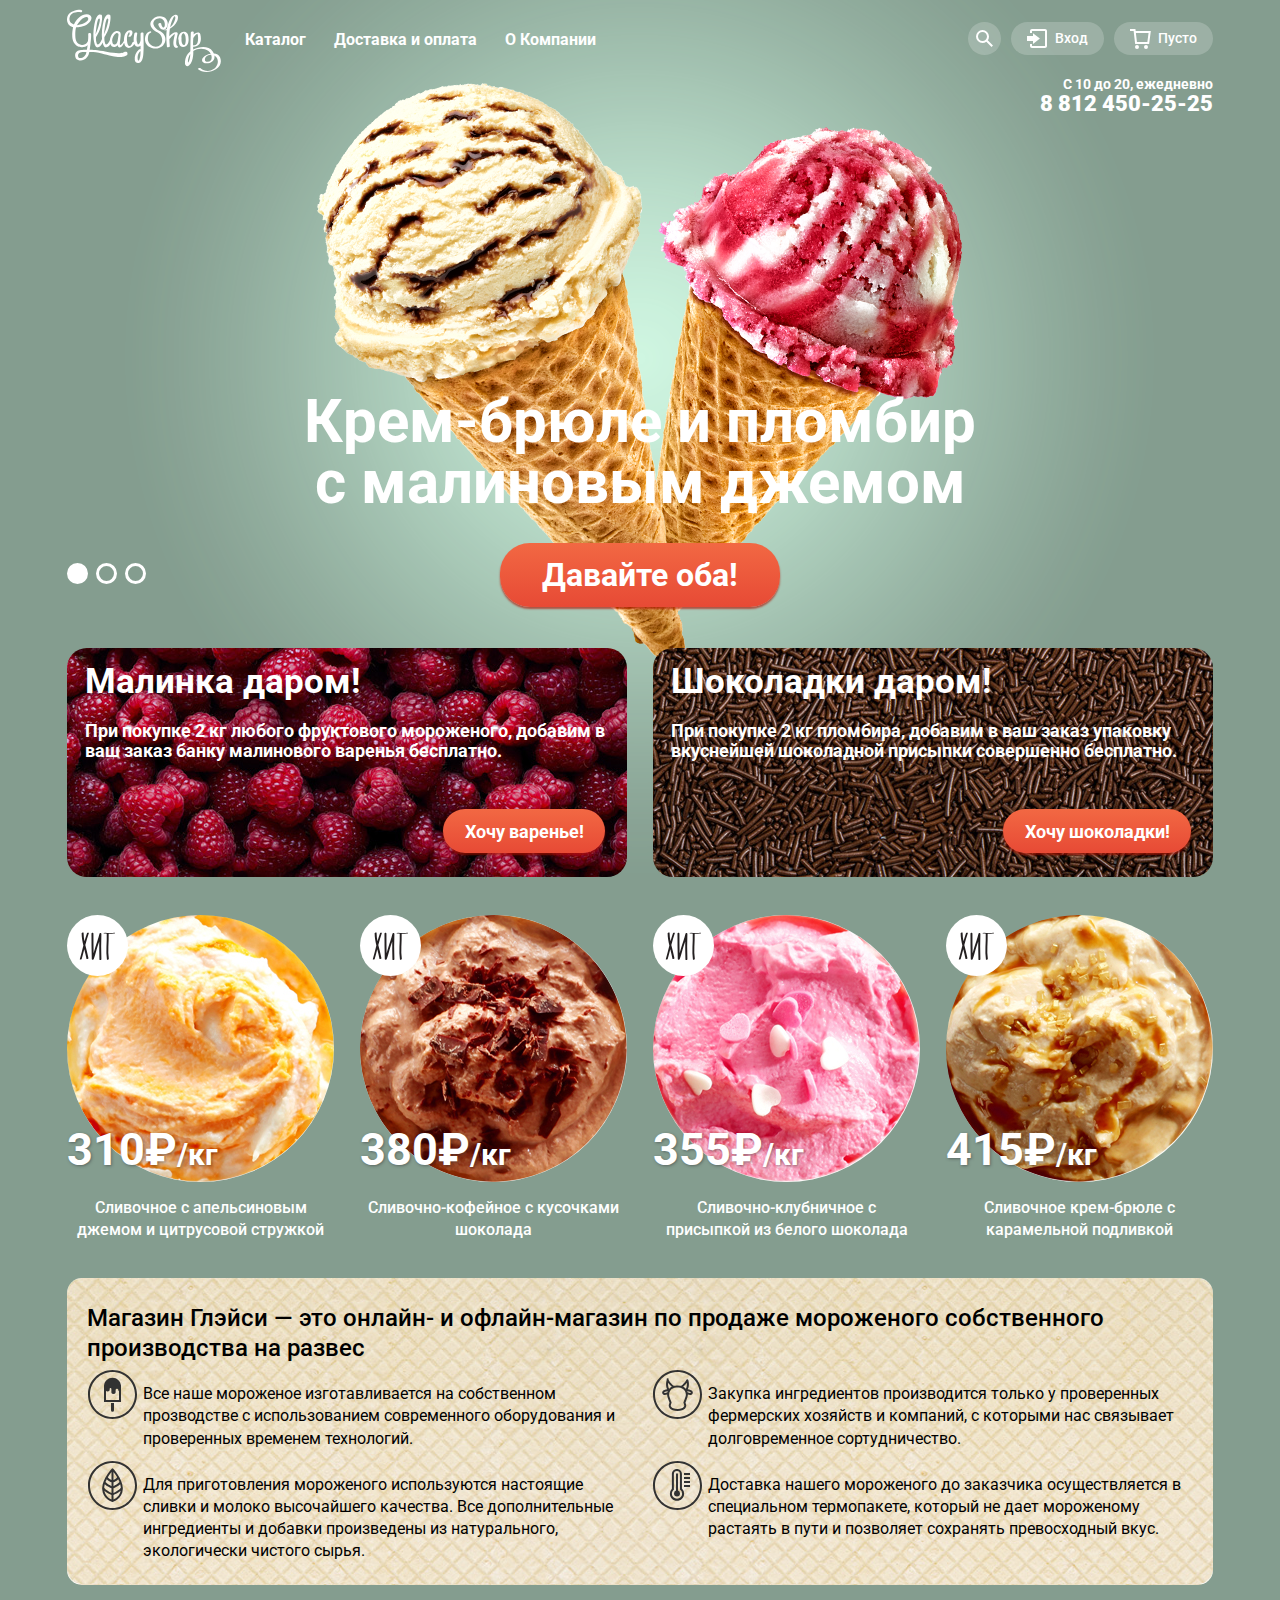
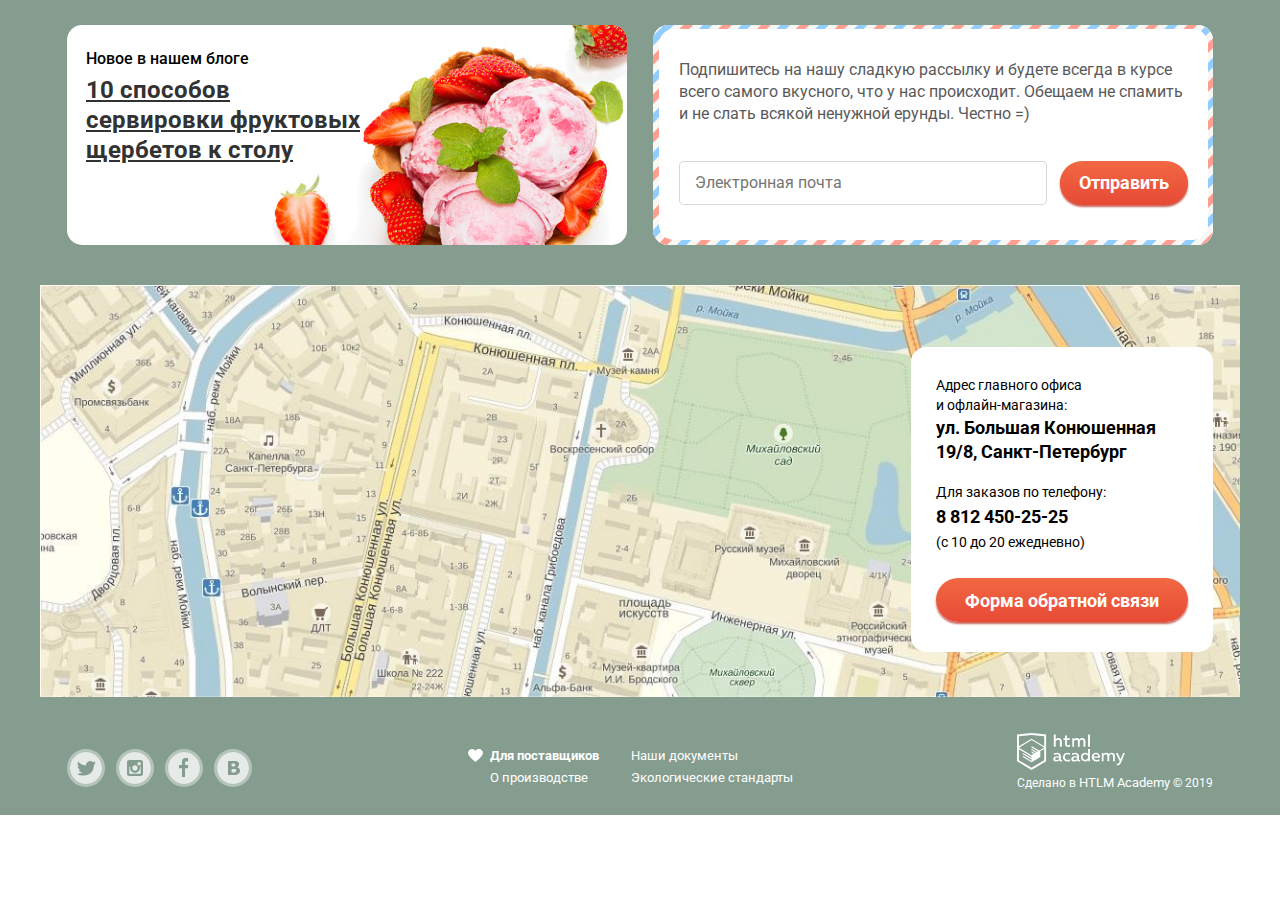
==== index.html @ 4114c9a8 "Слайдер в CSS" ====
<!DOCTYPE html>
<html lang="ru">
  <head>
    <meta charset="utf-8">
    <title>HTML Academy: Глейси</title>
    <link href="https://fonts.googleapis.com/css?family=Roboto:400,500,700&display=swap&subset=cyrillic" rel="stylesheet">
    <link href="css/normalize.css" rel="stylesheet">
     <link href="css/style.css" rel="stylesheet">
  </head>
  <body class="index-page">
    <input class="slide-radio visually-hidden" type="radio" id="btn-1" name="toggle" checked>
    <input class="slide-radio visually-hidden" type="radio" id="btn-2" name="toggle">
    <input class="slide-radio visually-hidden" type="radio" id="btn-3" name="toggle">

    <div class="pixelperfect slider-background">
      <header class="main-header container">
        <div class="header-top">
          <a aria-label="GllacyShop"><img class="logo" src="img/logo-gllacy.svg" width="154" height="64" alt="GllacyShop"></a>
          <nav class="main-navigation">
            <ul class="main-navigation-list">
              <li class="main-navigation-item">
                <a  href="#">Каталог</a>
                <ul class="submenu">
                  <li><a href="#">Новинки</a></li>
                  <li><a href="catalog.html">Сливочное</a></li>
                  <li><a href="#">Щербеты</a></li>
                  <li><a href="#">Фруктовый лед</a></li>
                  <li><a href="#">Мелорин</a></li>
                </ul>
              </li>
              <li class="main-navigation-item" >
                <a class=" button delivery-button" href="">Доставка и оплата</a>
              </li>
              <li class="main-navigation-item">
                <a class=" button about-us-button" href="">О Компании</a>
              </li>
            </ul>
          </nav>
          <ul class="user-menu">
            <li class="user-menu-item">
              <a class=" button gray-button find-button" href="">
                <span class="visually-hidden">Поиск</span>
                <svg class="icon" width="17" height="17">
                  <path d="M16.958 15.527L11.75 10.32A6.455 6.455 0 0 0 13 6.5 6.5 6.5 0 1 0 6.5 13a6.465 6.465 0 0 0 3.839-1.263l5.205 5.204 1.414-1.414zM6.5 11C4.019 11 2 8.981 2 6.5S4.019 2 6.5 2 11 4.019 11 6.5 8.981 11 6.5 11z"/>
                </svg>
              </a>
              <form class="find-form header-form" action="https://echo.htmlacademy.ru" method="get">
                <label class="visually-hidden" for="search">Что ищем?</label>
                <input type="search" placeholder="Что ищем?" id="search" name="search" required>
                <button  class="visually-hidden" type="submit">Найти!</button>
              </form>
            </li>
            <li class="user-menu-item">
              <a class="button gray-button login-button" href="">
                <svg  class="icon" width="21" height="20">
                  <path d="M6 14.875L12.917 9.5 6 4.125v2.917H-.042v4.917H6z"/>
                  <path d="M18 0H5C3.9 0 3 .9 3 2v2h2V2h13v15H5v-2H3v2c0 1.1.9 2 2 2h13c1.1 0 2-.9 2-2V2c0-1.1-.9-2-2-2z"/>
                </svg>
                <span>Вход</span>
              </a>
              <form class="login-form header-form" action="https://echo.htmlacademy.ru" method="post">
                <label class="visually-hidden" for="login">Логин: электронная почта</label>
                <input class="email" type="email" name="login" id="login" placeholder="Электронная почта" required>
                <label class="visually-hidden" for="password">Пароль, обязательно к заполнению</label>
                <input class="password" type="password" name="password" id="password" placeholder="Пароль" required>
                <button class="button red-button" type="submit">Войти</button>
                <div class="login-links-wrapper">
                  <a class="i-forget-password" href="forget-password.html">Забыли пароль?</a>
                  <a class="new-registration" href="new-registration.html">Новая регистрация</a>
                </div>
              </form>
            </li>
            <li class="user-menu-item">
              <a class="button gray-button basket-button empty-basket" href="">
                <svg class="icon" width="21" height="20">
                  <path class="red-in-case" d="M5.888 4.031L6.922 13h10.45l1.176-8.969z"/>
                  <circle cx="6.984" cy="18" r="2"/>
                  <circle cx="15.984" cy="18" r="2"/>
                  <path d="M5.657 2.031L5.422 0H0v2h3.64l1.5 13h13.988l1.699-12.969H5.657zM17.372 13H6.922L5.888 4.031h12.66L17.372 13z"/>
                </svg>
                <span>Пусто</span>
              </a>
            </li>
          </ul>
        </div>
        <div class="header-bottom">
          <div class="work-time">
            <p>С 10 до 20, ежедневно</p>
            <a class="tel" href="tel:+78124502525" aria-label="Наш телефон: ">
              <b>8 812 450-25-25</b>
            </a>
          </div>
        </div>
      </header>
      <main>
        <h1 class="visually-hidden">Магазин мороженого GllacyShop</h1>
        <section class="special-offer slider container">
          <h2 class="visually-hidden">Специальное предложение</h2>
          <ul class="slider-list">
            <li class="slider-item" id="slide-1">
              <h3>Крем-брюле и пломбир с малиновым джемом</h3>
              <img src="img/slide-1.png" alt="Крем-брюле и пломбир с малиновым джемом" width="1045" height="881">
              <a class="button purchase-button red-button" href="">Давайте оба!</a>
            </li>
            <li class="slider-item" id="slide-2">
              <h3>Шоколадный пломбир и лимонный сорбет </h3>
              <img src="img/slide-2.png" alt="Двойное предложение 3"  width="1045" height="881">
              <a class="button purchase-button red-button" href="">Давайте оба!</a>
            </li>
            <li class="slider-item" id="slide-3">
              <h3>Пломбир с помадкой и клубничный щербет</h3>
              <img src="img/slide-3.png" alt="Двойное предложение 2"  width="1045" height="881">
              <a class="button purchase-button red-button" href="">Давайте оба!</a>
            </li>
          </ul>
          <div class="slider-switcher">
            <label for="btn-1" class="button slider-button current-slide" aria-label="Первый слайд" tabindex="0">
            </label>
            <label for="btn-2" class="button slider-button" aria-label="Второй слайд" tabindex="0">
            </label>
            <label for="btn-3" class="button slider-button" aria-label="Третий слайд" tabindex="0">
            </label>
          </div>
        </section>

        <section class="bonus-offer container">
            <h2 class="visually-hidden">Бонусное предложение</h2>
            <ul class="bonus-offer-list">
              <li class="bonus-offer-item bonus-offer-item1">
                <h3>Малинка даром!</h3>
                <p>При покупке 2 кг любого фруктового мороженого, добавим в ваш заказ банку малинового варенья бесплатно.</p>
                <a class="button purchase-button red-button" href="">Хочу варенье!</a><!--Исправить-->
              </li>
              <li class="bonus-offer-item bonus-offer-item2">
                <h3>Шоколадки даром!</h3>
                <p>При покупке 2 кг пломбира, добавим в ваш заказ упаковку вкуснейшей шоколадной присыпки совершенно бесплатно.</p>
                <a class="button purchase-button red-button" href="">Хочу шоколадки!</a><!--Исправить-->
              </li>
            </ul>
        </section>
        <section class="catalog hit-offer container">
          <h2 class="visually-hidden">Хиты продаж</h2>
          <ul class="catalog-list hit-offer">
            <li class="catalog-item">
              <article class="catalog-product">
                <h3>Сливочное с апельсиновым джемом и цитрусовой стружкой</h3>
                <p class="is-hit"><span class="visually-hidden">ХИТ</span></p>
                <img src="img/product-crm-orange-citrus.jpg" alt="Сливочное с апельсиновым джемом и цитрусовой стружкой">
                <p class="price">310₽<span>/кг</span></p>
                <a class="button quick-view-button red-button" href="">Быстрый просмотр</a>
              </article>
            </li>
            <li class="catalog-item">
              <article class="catalog-product">
                <h3>Сливочно-кофейное с кусочками шоколада</h3>
                <p class="is-hit"><span class="visually-hidden">ХИТ</span></p>
                <img src="img/product-crm-coffee-chocolate.jpg" alt="Сливочно-кофейное с кусочками шоколада">
                <p class="price">380₽<span>/кг</span></p>
                <a class="button  quick-view-button red-button" href="">Быстрый просмотр</a>
              </article>
            </li>
            <li class="catalog-item">
              <article class="catalog-product">
                <h3>Сливочно-клубничное с присыпкой из белого шоколада</h3>
                <p class="is-hit"><span class="visually-hidden">ХИТ</span></p>
                <img src="img/product-crm-strawberries-chocolate.jpg" alt="Сливочно-клубничное с присыпкой из белого шоколада">
                <p class="price">355₽<span>/кг</span></p>
                <a class="button  quick-view-button red-button" href="">Быстрый просмотр</a>
              </article>
            </li>
            <li class="catalog-item">
              <article class="catalog-product" tabindex="0">
                <h3>Сливочное крем-брюле с карамельной подливкой</h3>
                <p class="is-hit"><span class="visually-hidden">ХИТ</span></p>
                <img src="img/product-crm-creme-caramel.jpg" alt="Сливочное крем-брюле с карaмельной подливкой">
                <p class="price">415₽<span>/кг</span></p>
                <a class="button  quick-view-button red-button" href="" tabindex="0">Быстрый просмотр</a>
              </article>
            </li>
        </ul>
        </section>
        <section class="features container">
          <div class="features-wrapper">
            <h2 class="visually-hidden">Наши преимущества.</h2>
            <h3>Магазин Глэйси — это онлайн- и офлайн-магазин по продаже мороженого собственного производства на развес</h3>
            <ul class="features-list">
            <li class="features-item we-owners">
              <p> Все наше мороженое изготавливается на собственном
                    прозводстве с использованием современного оборудования
                    и проверенных временем технологий.
              </p>
            </li>
            <li  class="features-item high-quality">
              <p> Закупка ингредиентов производится только у проверенных
                    фермерских хозяйств и компаний, с которыми нас связывает
                    долговременное сортудничество.
              </p>
            </li>
            <li class="features-item eco-standarts">
              <p> Для приготовления мороженого используются настоящие
                    сливки и молоко высочайшего качества. Все дополнительные
                    ингредиенты и добавки произведены из натурального,
                    экологически чистого сырья.
              </p>
            </li>
            <li class="features-item preservation">
              <p> Доставка нашего мороженого до заказчика осуществляется
                    в специальном термопакете, который не дает мороженому
                    растаять в пути и позволяет сохранять превосходный вкус.
              </p>
            </li>
          </ul>
          </div>
        </section>
        <div class="news-subscription container">
          <article class="blog-news">
            <h2>Новое в нашем блоге</h2>
            <h3><a href="">10 способов сервировки фруктовых щербетов к столу</a></h3>
          </article>
          <section class="subscription">
            <h2 class="visually-hidden">Форма для подписки на новости</h2>
            <form class="form" action="https://echo.htmlacademy.ru" method="post">
              <p> Подпишитесь на нашу сладкую рассылку и будете всегда в курсе
                  всего самого вкусного, что у нас происходит.
                  Обещаем не спамить и не слать всякой ненужной ерунды.
                  Честно =) </p>
              <label class="visually-hidden" for="subscription-email">Электронная почта</label>
              <input type="email" name="email" id="subscription-email"  placeholder="Электронная почта" value="">
              <button class="button red-button" type="submit">Отправить</button>
            </form>
          </section>
        </div>
        <section class="contacts">
          <h2 class="visually-hidden">Наши контакты</h2>
          <img class="contacts-map" src="img/map.jpg" alt="Карта с местоположением Google" width="1200" height="430">
          <div class="container">
            <div class="contacts-card">
              <p class="contacts-item1">Адрес главного офиса и офлайн-магазина:</p>
              <p class="contacts-address">ул. Большая Конюшенная 19/8, Санкт-Петербург</p>
              <p class="contacts-item2">Для заказов по телефону:</p>
              <a class="contacts-tel" href="tel:+78124502525">8 812 450-25-25</a>
              <p class="contacts-working-time">(с 10 до 20 ежедневно)</p>
              <a class="button feedback-button red-button" href="feedback.html">Форма обратной связи</a>
          </div>
          </div>
        </section>
      </main>
      <footer class="container">
        <ul class="social-list">
          <li class="social-item"><a class="button button-social tw" href="https://twitter.com"><span class="visually-hidden">Twitter</span></a></li>
          <li class="social-item"><a class="button button-social insta" href="https://instagram.com"><span class="visually-hidden">Instagram</span></a></li>
          <li class="social-item"><a class="button button-social fb" href="https://facebook.com"><span class="visually-hidden">Facebook</span></a></li>
          <li class="social-item"><a class="button button-social vk" href="https://vk.com"><span class="visually-hidden">vk</span></a></li>
        </ul>
        <nav class="about-us-navigation">
          <ul class="about-us-list column">
            <li class="about-us-item for-suppliers"><a href=""><b>Для поставщиков</b></a></li>
            <li class="about-us-item"><a href="">О производстве</a></li>
          </ul>
          <ul class="about-us-list column">
            <li class="about-us-item"><a href="">Наши документы</a></li>
            <li class="about-us-item"><a href="">Экологические стандарты</a></li>
          </ul>
        </nav>
        <div class="htmlacademy-wrapper">
          <a class="htmlacademy-logo" href="https://htmlacademy.ru/intensive/htmlcss"><img src="img/logo-htmlacademy-small.svg" alt="htmlacademy logo" width="108" height="39"></a>
          <p class="copyright">Сделано в <a href="https://htmlacademy.ru/intensive/htmlcss">HTLM Academy</a> © 2019</p>
        </div>
      </footer>
      <section class="modal forms">
        <form class="feedback-form header-form visually-hidden" action="https://echo.htmlacademy.ru" method="post">
          <h2 class="">Обратная связь</h2>
          <h3>Мы обязательно вам ответим!</h3>
          <label class="" for="name">Как Вас зовут?</label>
          <input class="name" type="text" id="name" placeholder="Как вас зовут?" name="name" required>
          <label class="" for="email">Ваша почта для ответа?</label>
          <input class="email" type="email" id="email" placeholder="Ваша почта для ответа?" name="email" required>
          <label class="" for="message">Напишите что-нибудь...</label>
          <textarea class="message" id="message" placeholder="Напишите что-нибудь..." name="message" required></textarea>
          <button class="button red-button submit" type="submit">Отправить</button>
          <label class="" for="close-form-button">Закрыть окно</label>
          <button class="button close-form-button" type="button" id="close-form-button"></button>
        </form>
      </section>
    </div>
  </body>
</html>
---- css/style.css ----
body {
    font-family: "Roboto", sans-serif;
    color: white;
}

/*-----------------------page grid----------------------------------*/
/*body > * > * > * > *  {
  background: rgba(255, 0, 0, 0.3);
 }
*/
/*
.container {
 background: rgba(0, 0, 255,0.3);
}

.pixelperfect.index-page {
  margin: 0 auto;
  padding: 0;
  background-image: url(../gllacy-index.jpg);
  background-repeat: no-repeat;
  background-position: 0 0;
  width: 1200px;

}
*/
/*
.pixelperfect.gllacy-catalog {
  margin: 0 auto;
  padding: 0;
  background-image: url(../gllacy-catalog.jpg);
  background-repeat: no-repeat;
  background-position: 0 0;
  width: 1200px;
}
*/
/*-----------------------page grid-end---------------------------------*/
.inner-background {
    background-color: #849d8f;
}
img {
    max-width: 100%;
    height: auto;
}

.container {
    width: 1146px;
    /*1166px*/
    padding: 0 27px;
    /*0 10*/
    margin: 0 auto;
}

.visually-hidden, input[type="checkbox"].visually-hidden, input[type="radio"].visually-hidden {
    position: absolute;
    width: 1px;
    height: 1px;
    margin: -1px;
    border: 0;
    padding: 0;
    clip: rect(0 0 0 0);
    overflow: hidden;
}

.button {
    display: block;
    box-sizing: border-box;
    color: white;
    vertical-align: middle;
    text-align: center;
    margin: 0;
    text-decoration: none;
}

.button.red-button {
    border: 0;
    box-shadow: 0px 2px 2px 0 rgba(172, 16, 0, 0.64);
    background-image: linear-gradient(to top, #e74a35, #f26843);
    border-radius: 30px;
    font-weight: bold;
    padding: 0 19px;
    height: 44px;
    font-size: 18px;
}

.button.red-button:hover, .button.red-button:focus {
    box-shadow: 0px 2px 2px 0 #ac1000;
    background-image: linear-gradient(to bottom, rgba(255, 255, 255, 0.2), rgba(255, 255, 255, 0.2)), linear-gradient(to top, #e74a35, #f26843);
}

.button.red-button:active {
    box-shadow: inset 0px 2px 2px 0 #942718;
    background-image: linear-gradient(to bottom, rgba(0, 0, 0, 0.07), rgba(0, 0, 0, 0.07)), linear-gradient(to bottom, #e74a35, #f26843);
}

.gray-button {
    background-color: rgba(255, 255, 255, 0.2);
    border-radius: 30px;
    padding: 0 16px 0 16px;
}

.gray-button:hover, .gray-button:focus {
    background-color: #f8f7f4;
    color: black;
}

.gray-button .icon {
    fill: white;
    vertical-align: middle;
}

.icon .red-in-case {
    fill: none;
}

.gray-button .icon:not(:last-child) {
    margin-right: 4px;
}

.gray-button:hover .icon, .gray-button:focus .icon {
    fill: black;
}

/*------header-----------------------------------------------------header--*/
.main-header {
    position: relative;
    display: flex;
    z-index: 2;
    flex-direction: column;
    flex-wrap: wrap;
    padding-top: 9px;
}

.header-top {
    display: flex;
}

.header-bottom {
    display: flex;
}

.logo {
    margin: 0;
    margin-right: 10px;
}

.main-navigation {
    display: flex;
}

.main-navigation-list {
    display: flex;
    list-style: none;
    margin: 0;
    padding: 0;
    width: 600px;
    align-items: center;
}

.main-navigation-item {
    position: relative;
    margin-top: -7px;
}

.main-navigation-item:hover > a, .main-navigation-item > a:focus {
    border-radius: 20px;
    background-color: #f8f7f4;
    color: black;
}

.main-navigation-item:active > a {
    border-radius: 20px;
    box-shadow: inset 0px 2px 1px 0 #696969;
    background-color: #ededed;
}

.main-navigation-item .main-navigation-current {
    display: block;
    border-radius: 20px;
    background-color: #d07058;
    line-height: 32px;
}

.main-navigation-item > a {
    position: relative;
    display: block;
    line-height: 32px;
    vertical-align: middle ;
    color: white;
    font-size: 16px;
    font-weight: bold;
    text-decoration: none;
    padding-left: 14px;
    padding-right: 14px;
}

/*-------------------submenu--------------------------------*/
.main-navigation-item .submenu {
    display: none;
    margin: 0;
    padding: 0;
    list-style: none;
    position: absolute;
    z-index: 10;
    border-collapse: collapse;
    border-radius: 5px;
    background-color: #f8f7f4;
    color: black;
    top: 38px;
    white-space: nowrap;
}

.submenu a {
    display: block;
    color: black;
    text-decoration: none;
    margin: 0 20px;
    line-height: 28px;
    font-size: 14px;
}

.submenu-current a {
    color: white;
}

.main-navigation-item:hover .submenu {
    display: block;
}

.main-navigation-item:focus-within .submenu {
    display: block;
}

.submenu::before {
    display: block;
    position: absolute;
    z-index: 7;
    content: "";
    width: 100%;
    height: 10px;
    top: -10px;
}

.submenu li:hover, .submenu li:focus {
    background-color: #fbded8;
}

.submenu li:focus-within {
    background-color: #fbded8;
}

.submenu li:active {
    background-color: #f6b5a5 ;
}

.submenu .submenu-current {
    background-color: #d07058;
}

.submenu li:first-child:hover, .submenu li:first-child:focus {
    border-radius: 5px 5px 0 0;
}

.submenu li:first-child:focus-within {
    border-radius: 5px 5px 0 0;
}

.submenu li:last-child:hover, .submenu li:last-child:focus {
    border-radius: 0 0 5px 5px;
}

.submenu li:last-child:focus-within {
    border-radius: 0 0 5px 5px;
}

.submenu li:first-child {
    font-weight: bold;
}

/*-------------------submenu-end-------------------------------*/
/*-------------------user-menu---------------------------------*/
.user-menu {
    list-style: none;
    margin: 0;
    padding: 0;
    display: flex;
    width: 300px;
    justify-content: flex-end;
    align-items: center;
    margin-left: auto
}

.user-menu .button {
    font-size: 14px;
    line-height: 33px;
    font-weight: 500;
    margin-top: -10px;
}

.user-menu-item {
    position: relative;
}

.user-menu-item:not(:last-child) {
    margin-right: 10px;
}

.user-menu .find-button {
    padding: 0;
    text-align: center;
    width: 33px;
    height: 33px;
    border-radius: 50%;
}

.find-form {
    display: none;
    position: absolute;
    top: 30px;
    right: 0px;
}

.find-button:hover ~ .find-form, .find-button:focus ~ .find-form, .find-form:hover, .find-form:focus {
    display: flex;
}

.login-form {
    display: none;
    position: absolute;
    z-index: 6;
    top: 30px;
    right: 0px;
}

.login-button:hover ~ .login-form, .login-button:focus ~ .login-form, .login-form:hover, .login-form:focus {
    display: flex;
}

.basket-button:hover .red-in-case, .basket-button:focus .red-in-case {
    fill: #E84D37;
}

.basket-with-goods .red-in-case {
    fill: #E84D37;
}

.basket-with-goods .icon {
    fill: black;
}

.basket-form {
    position: absolute;
    display: none;
    top: 35px;
    right: 0;
}

.basket-with-goods:hover ~ .basket-form, .basket-with-goods:focus ~ .basket-form, .basket-form:hover {
    display: block;
}

/*-------------------user-menu-end--------------------------------*/
.work-time {
    margin: 0;
    padding: 0;
    font-size: 14px;
    line-height: 15px;
    font-weight: bold;
    text-align: right;
    margin-left: auto;
}

.work-time p {
    margin: 0;
    padding: 0;
}

.work-time .tel {
    color: white;
    font-size: 22px;
    line-height: 24px;
    text-decoration: none;
    font-size: bold;
}

/*----------header end-----------------------------------------------------*/
/*-------------------Inner-page----------------------------------------------------------*/
.title-inner {
    font-size: 35px;
    font-weight: bold;
    line-height: 38px;
    margin-top: 5px;
}

.breadcrumbs {
    display: flex;
    list-style: none;
    padding: 0;
    margin: 0;
    align-items: flex-end;
}

.breadcrumbs a {
    text-decoration: none;
    color: inherit;
    font-size: 14px;
    line-height: 20px;
}

.breadcrumbs a:hover, .breadcrumbs a:focus, .breadcrumbs a:active {
    color: #ffbc9e
}

.breadcrumbs li {
    position: relative;
    padding-right: 21px;
}

.breadcrumbs li:not(:last-child)::after {
    content: "»";
    position: absolute;
    top: 0;
    right: 7px;
}

/*----------------------------------filters-form--------------------------------------------*/
.filters-form {
    margin-top: 14px;
    display: flex;
    flex-wrap: wrap;
    align-items: flex-end;
    width: 858px;
    justify-content: space-between;
}

.filters-list {
    list-style: none;
    margin: 0;
    padding: 0;
}

.filters-item {
    display: flex;
    flex-direction: column;
    margin-top: 14px;
}

.filter-items-label {
    font-size: 14px;
    padding-left: 15px;
}

.filters-platform {
    display: flex;
    justify-content: space-between;
    box-sizing: border-box;
    margin-top: 7px;
    height: 37px;
    background-color: rgba(255, 255, 255, 0.2);
    color: white;
    font-size: 16px;
    border-radius: 200px;
    border: 0;
}

.filters-select {
    display: block;
    width: 194px;
    vertical-align: top;
    padding-left: 11px
}

.filters-select:hover {
    color: black;
}

.filters-select:active {
    background-color: white;
    font-size: 14px;
    line-height: 16px;
}

.filters-price {
    width: 220px;
}

.filters-price-scale {
    position: relative;
    z-index: 4;
    display: block;
    width: 176px;
    height: 4px;
    margin: 17px 22px;
    border-left: 13px solid rgba(248, 247, 224, 0.5);
    border-right: 45px solid rgba(248, 247, 224, 0.5);
}

.filters-price-range {
    display: block;
    margin: 0 20px;
    z-index: 3;
    border: 0 10px solid transparent;
    height: 4px;
    background-color: rgba(248, 247, 224, 1);
}

.filters-price-toggle {
    position: absolute;
    z-index: 5;
    top: -8px;
    display: block;
    box-sizing: border-box;
    width: 20px;
    height: 20px;
    border-radius: 50%;
    border: 8px solid rgb(248, 247, 244);
}

.filters-price-toggle.toggle-max {
    right: 0;
}

.filters-price-toggle.toggle-min {
    left: 0;
}

.filters-label {
    position: relative;
    padding-left: 32px;
    margin-right: 19px;
}


.filters-option:last-child .filters-label {
    margin-right: 0;
}

.filters-option:last-child filters-label {
    margin-right: 0;
}

.filters-fats {
    padding-top: 8px;
    padding-left: 13px;
    padding-right: 19px;
    width: 415px;
}

.non-standart-radio::before {
    position: absolute;
    box-sizing: border-box;
    left: 0px;
    top: 0px;
    display: block;
    content: "";
    width: 22px;
    height: 22px;
    border-radius: 50%;
    border-style: solid;
    border-width: 3px;
}

.filters-label:hover::before,
.filters-label:hover::after {
   opacity: 1;
   cursor: pointer;
}

.filters-option input:focus ~ .filters-label::before {
   opacity: 1;
   cursor: pointer;
   outline: 1px solid blue;
}

.filters-label::before,
.filters-label::after {
    opacity: 0.8;
}

.filters-option input[type=radio]:checked ~ .non-standart-radio::after {
    position: absolute;
    box-sizing: border-box;
    display: block;
    content: "";
    width: 8px;
    height: 8px;
    border-radius: 50%;
    border-width: 4px;
    border-style: solid;
    top: 7px;
    left: 7px;
}

.filters-fillers {
    padding-top: 8px;
    padding-left: 16px;
    padding-right: 19px;
}

.non-standart-checkbox {
    padding-left: 33px;
    margin-right: 21px;
}

.non-standart-checkbox::before {
    position: absolute;
    box-sizing: border-box;
    display: block;
    content: "";
    width: 20px;
    height: 20px;
    border-style: solid;
    border-width: 2px;
}

.filters-option input[type=checkbox]:checked ~ .non-standart-checkbox::before {
    position: absolute;
    box-sizing: border-box;
    top: -1px;
    display: block;
    width: 24px;
    height: 23px;
    content: "";
    border: 0;
    background-image: url(../img/btn-checkbox-on.svg);
}

.filters-option input[type=checkbox]:disabled ~ .non-standart-checkbox::before, .filters-option input[type=radio]:disabled ~ .non-standart-radio::before, .filters-option input[type=radio]:disabled ~ .non-standart-radio::after {
    opacity: 0.4;
    cursor: default;
}

.filters-button {
    box-sizing: border-box;
    width: 144px;
    justify-content: center;
    line-height: 28px;
    border: 2px solid white;
}

.filters-button:hover {
    background-color: white;
    color: black;
}

.filters-button:active {
    box-shadow: inset 0px 2px 1px 0 #696969;
    background-color: #ededed;
    color: black;
}

/*---------------------------------filters-form-end-------------------------------------------*/
/*-------------------Inner-page-end---------------------------------------------------------*/
/*----------special offer---------------------------------------------------*/
.slider-background {
    position: relative;
    display: block;
    transition: background-color 2s ease;
}

#btn-1:checked ~ .slider-background {
    background-color: #849d8f; 
}

#btn-2:checked ~ .slider-background{
    background-color: #8996a6;
}

#btn-3:checked ~ .slider-background {
    background-color: #9d8b84; 
}


#btn-1:checked ~ .slider-background label[for="btn-1"],
#btn-2:checked ~ .slider-background label[for="btn-2"],
#btn-3:checked ~ .slider-background label[for="btn-3"] {
    background-color: #ffffff;
}

.slider-item {
    display: none;
    text-align: center;
    transition: display 0.5s ease;
}


#btn-1:checked ~ .slider-background  #slide-1,
#btn-2:checked ~ .slider-background  #slide-2,
#btn-3:checked ~ .slider-background  #slide-3 {
    display: block;
}


.special-offer {
    display: flex;
    flex-wrap: wrap;
    flex-direction: column;
    margin-top: 10px;
    padding-bottom: 23px;
}


.special-offer .slider-list {
    list-style: none;
    padding: 0;
    margin: 0;
}

.slider-item img {
    position: absolute;
    z-index: 1;
    margin: auto;
    top: 0;
    left: 50%;
    margin-left: -523px;
}

.slider-item h3 {
    position: absolute;
    z-index: 4;
    display: block;
    margin: auto;
    left: 50%;
    top: 392px;
    margin-left: -337px;
    font-weight: bold;
    font-size: 60px;
    width: 674px;
    line-height: 60.5px;
}

.slider-item .button {
    position: absolute;
    z-index: 5;
    top: 543px;
    left: 50%;
    width: 280px;
    margin: auto;
    margin-left: -140px;
    font-size: 32px;
    line-height: 64px;
    font-weight: bold;
    height: 64px;
}

.slider-button {
    position: relative;
    z-index: 2;
    display: block;
    border: 3px solid white;
    border-radius: 50%;
    width: 21px;
    height: 21px;
    margin-right: 8px;
    margin-top: 437px;
}

.slider-button:hover,
.slider-button:focus {
    background-color: rgba(255, 255, 255, 0.4);
}

.slider-radio:focus ~ .slider-button {
    outline: 2px solid blue;
    background-color: rgba(255, 255, 255, 0.4);
}


.slider-switcher {
    display: flex;
}


/*----------special-offer end---------------------------------------------------*/
/*----------bonus-offer---------------------------------------------------*/
.bonus-offer {
    margin-top: 41px;
}

.bonus-offer {
    position: relative;
    z-index: 7;
}

.bonus-offer-list {
    display: flex;
    flex-wrap: wrap;
    justify-content: space-between;
    margin: 0;
    padding: 0;
}

.bonus-offer li {
    box-sizing: border-box;
    display: block;
    width: 560px;
    height: 229px;
    border-radius: 20px;
    padding-left: 18px;
    padding-top: 14px;
}

.bonus-offer-item1 {
    background-color: #8E1730;
    background-image: url(../img/bg-raspberries.jpg);
}

.bonus-offer-item2 {
    background-color: #5E3A29;
    background-image: url(../img/bg-chocolate.jpg);
}

.bonus-offer h3 {
    font-size: 35px;
    font-weight: bold;
    margin: 0;
}

.bonus-offer p {
    font-size: 18px;
    font-weight: bold;
}

.bonus-offer .button {
    margin-top: 29px;
    margin-right: 22px;
    line-height: 45px;
    float: right;
    padding-left: 22px;
    padding-right: 21px;
}

/*----------bonus-offer-end--------------------------------------------------*/
/*----------hits offer/inner-catalog---------------------------------------------------*/
.catalog {
    margin-top: 30px;
    padding-top: 8px;
}

.catalog-list {
    display: flex;
    flex-wrap: wrap;
    margin: 0;
    padding: 0;
    list-style: none;
    margin-top: -38px;
}

.catalog-item {
    margin-top: 38px;
    margin-right: 26px;
    position: relative;
}

.catalog-item:nth-child(4n) {
    margin-right: 0;
}

.catalog-product {
    display: flex;
    position: relative;
    flex-direction: column;
}

.catalog-product:hover img {
    z-index: 4;
}

.hit-offer .is-hit {
    display: block;
    position: absolute;
    z-index: 5;
    margin: 0;
    width: 61px;
    height: 61px;
    background-image: url(../img/mark-hit.svg);
    background-repeat: no-repeat;
}

.catalog img {
    z-index: 2;
    border-radius: 50%;
}

.catalog h3 {
    width: 258px;
    font-size: 16px;
    z-index: 4;
    margin: 0;
    margin-top: 15px;
    line-height: 22px;
    text-align: center;
    font-weight: 500;
    align-self: center;
    order: 3;
}

.catalog-product::after {
    display: none;
    content: "";
    position: absolute;
    top: -6px;
    left: 50%;
    margin-left: -147px;
    z-index: 3;
    width: 294px;
    height: 405px;
    box-shadow: 0px 20px 20px 0 rgba(0, 0, 0, 0.4);
    background-color: rgba(248, 247, 244, 0.2);
}
.catalog-product:hover::after,
.catalog-product:focus::after {
    display: block;
}

.catalog-product:focus-within::after {
    display: block;
}

.catalog .red-button {
    opacity: 0;
    pointer-events: none;
    position: absolute;
    z-index: 4;
    top: 339px;
    box-sizing: border-box;
    line-height: 44px;
    width: 200px;
    padding: 0;
    align-self: center;
    order: 4;
}

.catalog-product:hover .red-button,
.catalog-product .red-button:focus {
    opacity: 1;
    pointer-events: all;
    z-index: 4;
}

.catalog .price {
    position: absolute;
    z-index: 4;
    top: 209px;
    margin: 0;
    padding: 0;
    text-shadow: 0.5px 0.9px 3px rgba(49, 50, 53, 0.5);
    font-size: 45px;
    font-weight: bold;
}

.catalog span {
    font-size: 30px;
}

.catalog .paginator {
    display: flex;
    justify-content: flex-end;
    position: relative;
    margin: 0;
    padding: 0;
    list-style: none;
    margin-top: 80px;
    padding-bottom: 30px;
}

.paginator a {
    display: block;
    width: 27px;
    height: 27px;
    color: inherit;
    line-height: 27px;
    padding: 0;
    margin: 0;
}

.paginator .current-page,
.paginator a:active {
    color: black;
    background-color: #ffffff;
    border-radius: 50%;
}

.paginator a[href]:hover, 
.paginator a[href]:focus {
    background-color: rgba(255, 255, 255, 0.2);
    border-radius: 50%;
}

.paginator .button-prev:hover, 
.paginator .button-prev:focus, 
.paginator .button-next:hover,
.paginator .button-next:focus {
    background-color: transparent;
}

.paginator .button-prev, 
.paginator .button-next {
    text-indent: -200px;
    overflow: hidden;
    position: relative;
}

.paginator .button-prev {
    margin-right: 9px;
}

.paginator .button-next {
    margin-left: 0;
}

.paginator .button-prev::before, 
.paginator .button-next::before {
    position: absolute;
    content: "";
    display: block;
    box-sizing: border-box;
    width: 10px;
    height: 10px;
    border-top: 2px solid white;
    border-right: 2px solid white;
    top: 8px;
}

.paginator .button-prev::before {
    transform: rotate(-135deg);
    left: 7px;
}

.paginator .button-next::before {
    transform: rotate(45deg);
    right: 2px;
}

.paginator a.disabled, 
.paginator a.disabled:hover, 
.paginator a.disabled:focus {
    opacity: 0.4;
    background-color: transparent;
    cursor: default;
    pointer-events: none;
}

/*----------hits offer end---------------------------------------------------*/
/*----------features---------------------------------------------------*/
.features {
    margin-top: 37px;
}

.features {
    display: block;
    color: black;
}

.features-wrapper {
    background-image: url(../img/bg-wafer.jpg);
    background-color: #EBDFC3;
    border-radius: 15px;
    padding-left: 20px;
    padding-top: 20px;
    padding-right: 20px;
    padding-bottom: 13px;
}

.features h3 {
    width: 1130px;
    font-size: 24px;
    font-weight: 500;
    margin-top: 5px;
    margin-bottom: 0;
    line-height: 1.25;
    padding: 0;
}

.features-list {
    display: flex;
    flex-wrap: wrap;
    justify-content: space-between;
    list-style: none;
    margin: 0;
    padding: 0;
    margin-top: 6px;
}

.features-item {
    margin-right: 0;
    position: relative;
    padding-left: 56px;
    margin-top: 0;
    margin-bottom: 10px;
    padding-top: 14px;
}

.features p {
    margin: 0;
    width: 485px;
    font-size: 16px;
    font-weight: normal;
    line-height: 1.38;
    text-align: left;
}

.features-item::before {
    position: absolute;
    display: block;
    content: "";
    width: 49px;
    height: 49px;
    background-image: url(../img/icon-heart.svg);
    top: 1px;
    left: 1px;
}

.eco-standarts::before {
    background-image: url(../img/icon-leaf.svg);
}

.high-quality::before {
    background-image: url(../img/icon-cow.svg);
}

.features-item.we-owners::before {
    background-image: url(../img/icon-ice-cream.svg);
}

.features-item.preservation::before {
    background-image: url(../img/icon-thermometer.svg);
}

/*----------features end---------------------------------------------------*/
/*----------news-subscription---------------------------------------------------*/
.news-subscription {
    display: flex;
    margin-top: 40px;
    justify-content: space-between;
}

.news-subscription {
    color: black;
}

.blog-news {
    display: block;
    box-sizing: border-box;
    width: 560px;
    height: 220px;
    padding-left: 19px;
    padding-top: 23px;
    background-color: white;
    background-image: url(../img/bg-blog-news.jpg);
    border-radius: 15px;
}

.blog-news h2 {
    font-size: 16px;
    font-weight: 500;
    line-height: 1.38;
    text-align: left;
    margin: 0;
    margin-bottom: 5px;
}

.blog-news h3 {
    width: 281px;
    padding: 0;
    margin: 0;
    font-size: 24px;
    font-weight: bold;
    line-height: 1.25;
    text-align: left;
}

.blog-news a {
    color: #323232;
    font-size: 24px;
}

.subscription {
    display: flex;
    box-sizing: border-box;
    align-items: center;
    width: 560px;
    height: 220px;
    background-image: url(../img/bg-post-pattern.svg);
}

.subscription .form {
    display: flex;
    flex-wrap: wrap;
    align-items: flex-end;
    align-content: space-between;
    justify-content: space-between;
    box-sizing: border-box;
    border-radius: 15px;
    width: 549px;
    height: 211px;
    margin: 0 auto;
    background-color: white;
    padding-left: 20px;
    padding-top: 19px;
    padding-right: 20px;
    padding-bottom: 35px;
    color: #5a5a5a;
    font-size: 16px;
    line-height: 22px;
    padding-top: 30px;
}

.subscription p {
    margin: 0;
    padding: 0;
    width: 506px;
}

.subscription input {
    margin: 0;
    box-sizing: border-box;
    font-size: inherit;
    font-family: inherit;
    border-radius: 5px;
    line-height: 44px;
    border: 0;
    border: 1px solid rgba(178, 178, 178, 0.52);
    width: 368px;
    height: 44px;
    padding-left: 15px;
}

/*----------news-subscription-end---------------------------------------------------*/
/*----------contacts---------------------------------------------------*/
.contacts {
    position: relative;
    margin-top: 40px;
}

.contacts-map {
    position: absolute;
    z-index: 1;
    top: 0;
    left: 50%;
    margin-left: -600px;
}

.contacts-map::after {
    position: absolute;
    z-index: 4;
    top: 100px;
    left: 100px;
    display: block;
    content: "";
    width: 80px;
    height: 140px;
    background-image: url(../img/pointer.svg);
}

.contacts .container {
    display: flex;
    justify-content: flex-end;
}

.contacts-card {
    position: relative;
    z-index: 1;
    box-sizing: border-box;
    color: black;
    font-size: 14px;
    line-height: 20px;
    width: 302px;
    height: 305px;
    background-color: white;
    border-radius: 15px;
    padding: 28px 25px;
    margin-top: 62px;
    margin-bottom: 63px;
}

.contacts-item1 {
    margin: 0;
    width: 148px;
    padding: 0;
}

.contacts-item2 {
    margin-bottom: 0;
    margin-top: 17px;
}

.contacts-address, .contacts-tel {
    margin-top: 1px;
    font-size: 18px;
    line-height: 24px;
    font-weight: bold;
    width: 230px;
    color: black;
    text-decoration: none;
}

.contacts-tel {
    line-height: 30px;
}

.contacts-working-time {
    margin: 0;
}

.contacts-card .button {
    line-height: 45px;
    font-size: 18px;
    padding: 0 27px;
    margin-top: 26px;
}

/*----------contacts-end---------------------------------------------------end---------------------------------------------------*/
/*----------------------footer---------------------------------------------------         ---------------------------------------*/
footer.container {
    display: flex;
    margin-top: 18px;
    justify-content: space-between;
    align-items: center;
    padding-bottom: 23px;
}

footer a {
    color: white;
    text-decoration: none;
    font-size: 13px;
}

footer a:hover, footer a:focus, footer a:active {
    color: #ffbc9e
}

footer .social-list {
    display: flex;
    list-style: none;
    align-items: center;
    margin: 0;
    padding: 0;
    margin-right: 34px;
    margin-top: 10px;
}

footer .about-us-list {
    margin: 0;
    padding: 0;
    list-style: none;
}

footer .about-us-navigation {
    display: flex;
}

footer .button-social {
    box-sizing: border-box;
    width: 38px;
    height: 38px;
    border: 3px solid rgba(255, 255, 255, 0.5);
    border-radius: 50%;
    opacity: 0.8;
    background-position: center;
    background-repeat: no-repeat;
    background-size: cover;
    margin-right: 11px;
}

footer .button-social:hover {
    opacity: 1;
}

footer .button-social:active {
    opacity: 0.7;
}

footer .tw {
    background-image: url(../img/icon-tw.svg);
    background-repeat: no-repeat;
}

footer .insta {
    background-image: url(../img/icon-insta.svg);
    background-repeat: no-repeat;
}

footer .fb {
    background-image: url(../img/icon-fb.svg);
    background-repeat: no-repeat;
}

footer .vk {
    background-image: url(../img/icon-vk.svg);
    background-repeat: no-repeat;
}

.about-us-navigation {
    margin-top: 11px;
}

.about-us-navigation .column {
    margin-right: 32px;
}

.about-us-item {
    position: relative;
    padding-bottom: 4px;
}

.for-suppliers::before {
    position: absolute;
    content: "";
    display: block;
    left: -22px;
    top: 3px;
    width: 20px;
    height: 20px;
    background-image: url(../img/icon-heart.svg);
    background-repeat: no-repeat;
}

footer .copyright {
    margin: 0;
    margin-top: 0;
    font-size: 12px;
    line-height: 18px;
}

/*----------footer-end--------------------------------------------------         ---------------------------------------------------*/
/*--------------modal-forms-------------------------------------------------*/
.feedback-form {
    display: none;
    width: 478px;
    padding: 20px 26px 27px 24px;
    position: relative;
    font-size: 16px;
}

.feedback-form h3 {
    color: black;
    font-size: 24px;
    line-height: 28px;
    margin: 0;
}

.feedback-form .close-form-button {
    position: absolute;
    border: 0;
    right: 26px;
    top: 5px;
    display: block;
    width: 18px;
    height: 17px;
    background-image: url(../img/btn-cross-big.svg);
    background-repeat: no-repeat;
    background-position: 50% 50%;
    background-color: transparent;
}

.feedback-form input {
    width: 267px;
    margin-top: 20px;
}

.feedback-form textarea {
    width: 428px;
    height: 155px;
    margin-top: 20px;
}

/*------------------------------modal-forms-end-----------------------*/
/*-----------------header-forms---------------------------------------------*/
.forms {
    margin-top: 100px;
}

.header-form {
    box-sizing: border-box;
    border-radius: 5px;
    background-color: #f8f7f4;
    line-height: 44px;
    font-size: 14px;
    margin-bottom: 430px;
}

.header-form::before {
    display: block;
    position: absolute;
    z-index: 7;
    content: "";
    width: 100%;
    height: 15px;
    top: -15px;
}

.header-form input::placeholder,
.header-form textarea::placeholder {
    font-weight: normal;
}

.header-form input,
.header-form textarea {
    border: 0;
    border-radius: 5px;
    border: 1px solid #d3d3d2;
    box-sizing: border-box;
    line-height: 44px;
    font-size: inherit;
    font-family: inherit;
    font-weight: bold;
    padding-left: 15px;
}

.header-form input:,
.header-form textarea:active {
    font-weight: bold;
}

.header-form .button {
    height: 44px;
    font-size: 18px;
    line-height: 44px;
}

.login-form {
    flex-wrap: wrap;
    width: 277px;
    padding: 20px 17px 22px 19px;
}

.login-form .email {
    width: 241px;
}

.login-form .password {
    margin-top: 20px;
    width: 241px;
}

.login-form .login-links-wrapper {
    display: flex;
    flex-wrap: wrap;
    width: 120px;
    align-content: flex-end;
}

.login-form a {
    margin: 0;
    padding: 0;
    color: black;
    font-size: 13px;
    text-decoration: none;
    line-height: 24px;
}

.login-form .button {
    margin-top: 20px;
    width: 100px;
    margin-right: 20px;
}

.find-form {
    width: 341px;
    padding: 20px 15px;
}

.find-form input {
    width: 311px;
    padding-left: 15px;
    height: 44px;
}

.basket-form {
    width: 540px;
    height: 242px;
    color: #323232;
    font-size: 13px;
    line-height: 16px;
    font-weight: normal;
    padding: 20px 16px;
}

.basket-table-row h3 {
    font-weight: normal;
    font-size: 13px;
    padding: 0;
    margin: 0;
}

.basket-table span {
    color: #999999;
}

.basket-table {
    border-collapse: collapse;
}

.basket-table-caption {
    font-size: 15px;
    font-weight: bold;
    caption-side: bottom;
    text-align: right;
}

.basket-table-caption h3 {
    font-size: 15px;
}

.basket-table-row {
    valign: top;
    padding-bottom: 20px;
}

.basket-table-row td:nth-child(1) {
    width: 25px;
    text-align: left;
}

.basket-table-row td:nth-child(2) {
    width: 47px;
}

.basket-table-row td:nth-child(3) {
    width: 216px;
}

.basket-table-row td:nth-child(4) {
    width: 124px;
    text-align: right;
}

.basket-table-row td:nth-child(5) {
    width: 78px;
    text-align: right;
}

.basket-table .remove-button {
    width: 11px;
    height: 11px;
    line-height: 0;
    font-size: 0;
    padding: 0;
    border: 0;
    background-image: url(../img/btn-cross-small.svg);
    background-repeat: no-repeat;
    background-position: 50% 50%;
    background-color: transparent;
    box-shadow: none;
}

.basket-form .button {
    float: right;
}

.basket-form img {
    border-radius: 50%;
}

/*----------------------------header-forms-end-------------------------*/
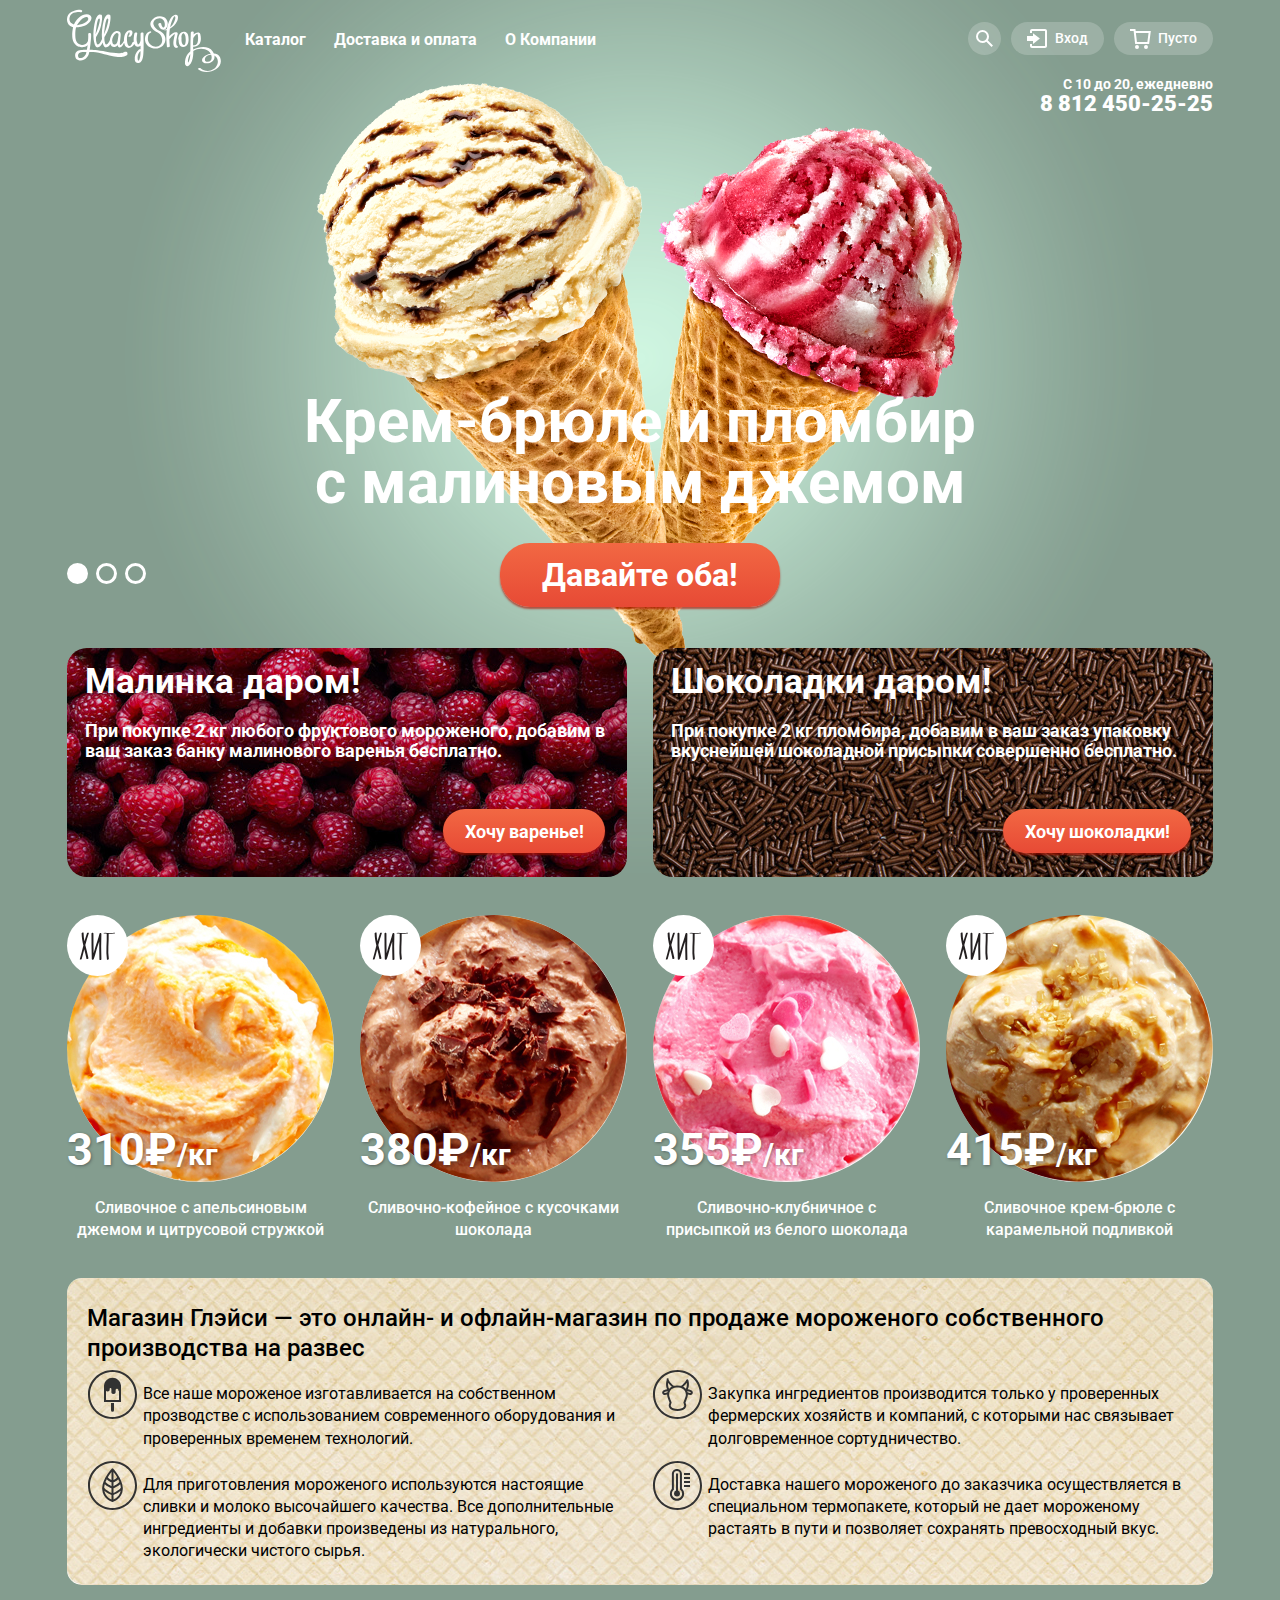
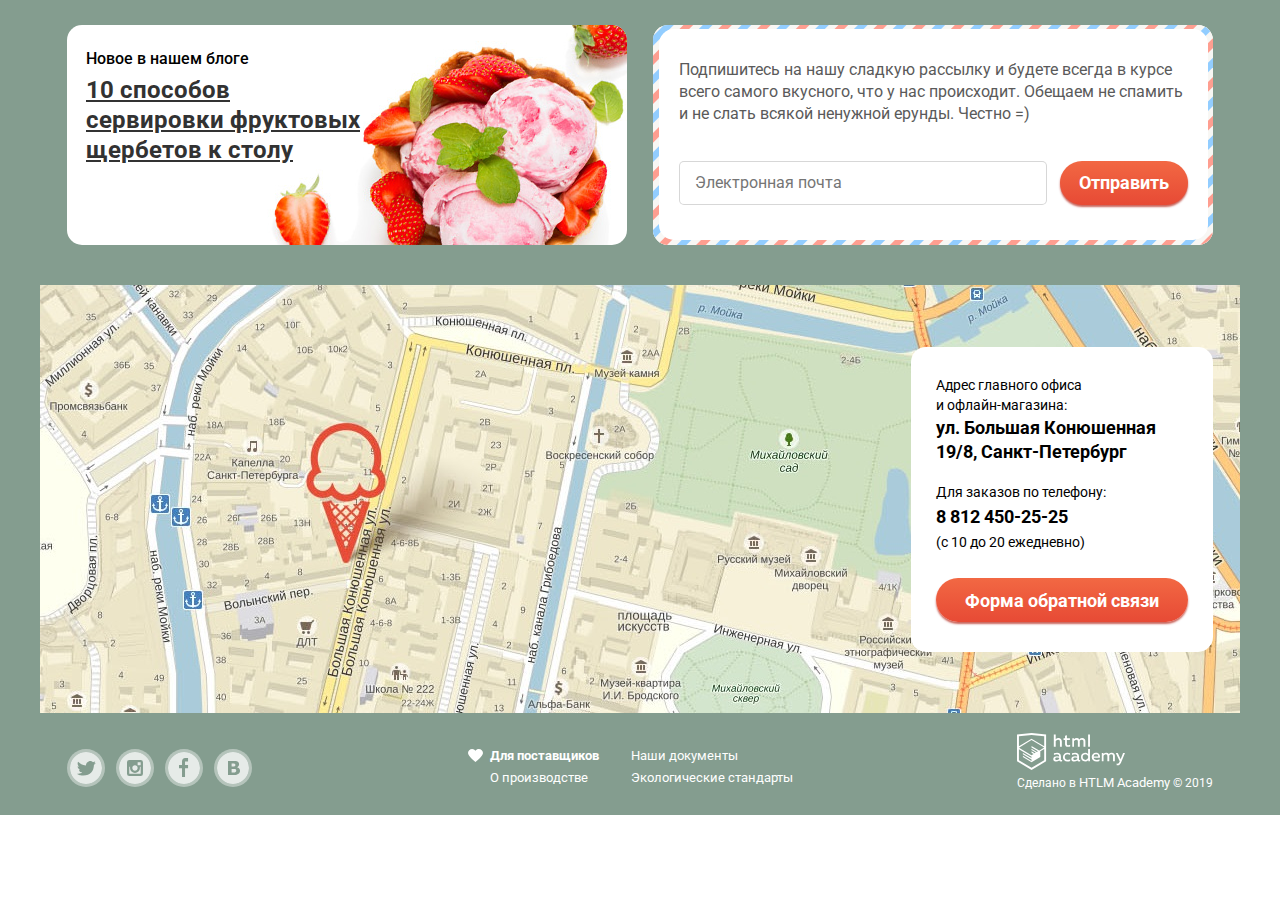
==== commit ce95aec7: "Все, что смогла, сделала." ====
--- a/index.html
+++ b/index.html
@@ -5,14 +5,14 @@
     <title>HTML Academy: Глейси</title>
     <link href="https://fonts.googleapis.com/css?family=Roboto:400,500,700&display=swap&subset=cyrillic" rel="stylesheet">
     <link href="css/normalize.css" rel="stylesheet">
-     <link href="css/style.css" rel="stylesheet">
+    <link href="css/style.css" rel="stylesheet">
   </head>
   <body class="index-page">
     <input class="slide-radio visually-hidden" type="radio" id="btn-1" name="toggle" checked>
     <input class="slide-radio visually-hidden" type="radio" id="btn-2" name="toggle">
     <input class="slide-radio visually-hidden" type="radio" id="btn-3" name="toggle">
 
-    <div class="pixelperfect slider-background">
+    <div class="pixelperfect slider-background index-page">
       <header class="main-header container">
         <div class="header-top">
           <a aria-label="GllacyShop"><img class="logo" src="img/logo-gllacy.svg" width="154" height="64" alt="GllacyShop"></a>
@@ -232,6 +232,7 @@
         </div>
         <section class="contacts">
           <h2 class="visually-hidden">Наши контакты</h2>
+          <iframe class="yandex-map" src="https://yandex.ru/map-widget/v1/?um=constructor%3Ae701e40fd2726af44ea99c52d992343ca4b0491d03688eb8a04196adec850fb0&amp;source=constructor" width="100%" height="430" frameborder="0"></iframe>
           <img class="contacts-map" src="img/map.jpg" alt="Карта с местоположением Google" width="1200" height="430">
           <div class="container">
             <div class="contacts-card">
@@ -241,7 +242,7 @@
               <a class="contacts-tel" href="tel:+78124502525">8 812 450-25-25</a>
               <p class="contacts-working-time">(с 10 до 20 ежедневно)</p>
               <a class="button feedback-button red-button" href="feedback.html">Форма обратной связи</a>
-          </div>
+            </div>
           </div>
         </section>
       </main>
@@ -268,20 +269,21 @@
         </div>
       </footer>
       <section class="modal forms">
-        <form class="feedback-form header-form visually-hidden" action="https://echo.htmlacademy.ru" method="post">
-          <h2 class="">Обратная связь</h2>
+        <form class="feedback-form header-form" action="https://echo.htmlacademy.ru" method="post">
+          <h2 class="visually-hidden">Обратная связь</h2>
           <h3>Мы обязательно вам ответим!</h3>
-          <label class="" for="name">Как Вас зовут?</label>
+          <label class="visually-hidden" for="name">Как Вас зовут?</label>
           <input class="name" type="text" id="name" placeholder="Как вас зовут?" name="name" required>
-          <label class="" for="email">Ваша почта для ответа?</label>
+          <label class="visually-hidden" for="email">Ваша почта для ответа?</label>
           <input class="email" type="email" id="email" placeholder="Ваша почта для ответа?" name="email" required>
-          <label class="" for="message">Напишите что-нибудь...</label>
+          <label class="visually-hidden" for="message">Напишите что-нибудь...</label>
           <textarea class="message" id="message" placeholder="Напишите что-нибудь..." name="message" required></textarea>
           <button class="button red-button submit" type="submit">Отправить</button>
-          <label class="" for="close-form-button">Закрыть окно</label>
-          <button class="button close-form-button" type="button" id="close-form-button"></button>
+          <label class="visually-hidden" for="close-form-button">Закрыть окно</label>
+          <button class="button modal-close" type="button" id="close-form-button"></button>
         </form>
       </section>
     </div>
+    <script src="js/scripts.js"></script>
   </body>
 </html>
--- a/css/style.css
+++ b/css/style.css
@@ -12,7 +12,8 @@
 .container {
  background: rgba(0, 0, 255,0.3);
 }
-
+*/
+/*
 .pixelperfect.index-page {
   margin: 0 auto;
   padding: 0;
@@ -274,7 +275,20 @@
 
 .submenu li:first-child {
     font-weight: bold;
-}
+    background-image: linear-gradient(to right, rgba(0,0,0,0.2), rgba(0,0,0,0.2));
+    background-position: 6px 36px;
+    background-repeat: no-repeat;
+    background-size: 128px 1px;
+}
+
+.submenu li:first-child a { 
+    line-height: 37px;
+}
+
+.submenu li:nth-child(2) a {
+    line-height: 37px;
+}
+
 
 /*-------------------submenu-end-------------------------------*/
 /*-------------------user-menu---------------------------------*/
@@ -465,18 +479,33 @@
 .filters-select {
     display: block;
     width: 194px;
-    vertical-align: top;
-    padding-left: 11px
+    -webkit-appearance: none;
+    -moz-appearance: none;
+    appearance: none;
+    padding-left: 16px;
+    background-image: linear-gradient(60deg, transparent 50%, white 50%),
+                      linear-gradient(-60deg, transparent 50%, white 50%);
+
+    background-repeat: no-repeat;
+    background-position: 165px center,
+                         170px center;
+    background-size: 5px 10px;
+}
+
+.filters-select ::-ms-expand {
+	display: none;
 }
 
 .filters-select:hover {
     color: black;
-}
-
-.filters-select:active {
+    background-image: linear-gradient(60deg, transparent 50%, black 50%),                      linear-gradient(-60deg, transparent 50%, black 50%);
+}
+
+.filters-select option {
     background-color: white;
+    line-height: 16px;
+    height: 20px;
     font-size: 14px;
-    line-height: 16px;
 }
 
 .filters-price {
@@ -512,7 +541,7 @@
     width: 20px;
     height: 20px;
     border-radius: 50%;
-    border: 8px solid rgb(248, 247, 244);
+    border: 7px solid rgb(248, 247, 244);
 }
 
 .filters-price-toggle.toggle-max {
@@ -658,7 +687,7 @@
 }
 
 #btn-1:checked ~ .slider-background {
-    background-color: #849d8f; 
+    background-color: #849d8f;
 }
 
 #btn-2:checked ~ .slider-background{
@@ -666,7 +695,7 @@
 }
 
 #btn-3:checked ~ .slider-background {
-    background-color: #9d8b84; 
+    background-color: #9d8b84;
 }
 
 
@@ -793,7 +822,7 @@
     box-sizing: border-box;
     display: block;
     width: 560px;
-    height: 229px;
+    min-height: 229px;
     border-radius: 20px;
     padding-left: 18px;
     padding-top: 14px;
@@ -876,12 +905,12 @@
     background-repeat: no-repeat;
 }
 
-.catalog img {
+.catalog-product img {
     z-index: 2;
     border-radius: 50%;
 }
 
-.catalog h3 {
+.catalog-product h3 {
     width: 258px;
     font-size: 16px;
     z-index: 4;
@@ -896,6 +925,7 @@
 
 .catalog-product::after {
     display: none;
+    opacity: 0;
     content: "";
     position: absolute;
     top: -6px;
@@ -907,13 +937,18 @@
     box-shadow: 0px 20px 20px 0 rgba(0, 0, 0, 0.4);
     background-color: rgba(248, 247, 244, 0.2);
 }
-.catalog-product:hover::after,
-.catalog-product:focus::after {
-    display: block;
-}
-
-.catalog-product:focus-within::after {
-    display: block;
+
+.catalog-product:hover::after {
+    opacity: 1;
+    display: block;
+}
+
+.catalog-product:focus-within::after,
+.catalog-product:focus-within .red-button  {
+    display: block;
+    opacity: 1;
+    pointer-events: all;
+    z-index: 4;
 }
 
 .catalog .red-button {
@@ -930,8 +965,7 @@
     order: 4;
 }
 
-.catalog-product:hover .red-button,
-.catalog-product .red-button:focus {
+.catalog-product:hover .red-button {
     opacity: 1;
     pointer-events: all;
     z-index: 4;
@@ -980,20 +1014,20 @@
     border-radius: 50%;
 }
 
-.paginator a[href]:hover, 
+.paginator a[href]:hover,
 .paginator a[href]:focus {
     background-color: rgba(255, 255, 255, 0.2);
     border-radius: 50%;
 }
 
-.paginator .button-prev:hover, 
-.paginator .button-prev:focus, 
+.paginator .button-prev:hover,
+.paginator .button-prev:focus,
 .paginator .button-next:hover,
 .paginator .button-next:focus {
     background-color: transparent;
 }
 
-.paginator .button-prev, 
+.paginator .button-prev,
 .paginator .button-next {
     text-indent: -200px;
     overflow: hidden;
@@ -1008,7 +1042,7 @@
     margin-left: 0;
 }
 
-.paginator .button-prev::before, 
+.paginator .button-prev::before,
 .paginator .button-next::before {
     position: absolute;
     content: "";
@@ -1031,8 +1065,8 @@
     right: 2px;
 }
 
-.paginator a.disabled, 
-.paginator a.disabled:hover, 
+.paginator a.disabled,
+.paginator a.disabled:hover,
 .paginator a.disabled:focus {
     opacity: 0.4;
     background-color: transparent;
@@ -1142,7 +1176,7 @@
     display: block;
     box-sizing: border-box;
     width: 560px;
-    height: 220px;
+    min-height: 220px;
     padding-left: 19px;
     padding-top: 23px;
     background-color: white;
@@ -1179,7 +1213,7 @@
     box-sizing: border-box;
     align-items: center;
     width: 560px;
-    height: 220px;
+    min-height: 220px;
     background-image: url(../img/bg-post-pattern.svg);
 }
 
@@ -1192,7 +1226,7 @@
     box-sizing: border-box;
     border-radius: 15px;
     width: 549px;
-    height: 211px;
+    min-height: 211px;
     margin: 0 auto;
     background-color: white;
     padding-left: 20px;
@@ -1232,6 +1266,12 @@
     margin-top: 40px;
 }
 
+.yandex-map {
+    position: absolute;
+    z-index: 2;
+
+}
+
 .contacts-map {
     position: absolute;
     z-index: 1;
@@ -1240,18 +1280,6 @@
     margin-left: -600px;
 }
 
-.contacts-map::after {
-    position: absolute;
-    z-index: 4;
-    top: 100px;
-    left: 100px;
-    display: block;
-    content: "";
-    width: 80px;
-    height: 140px;
-    background-image: url(../img/pointer.svg);
-}
-
 .contacts .container {
     display: flex;
     justify-content: flex-end;
@@ -1259,7 +1287,7 @@
 
 .contacts-card {
     position: relative;
-    z-index: 1;
+    z-index: 3;
     box-sizing: border-box;
     color: black;
     font-size: 14px;
@@ -1423,48 +1451,6 @@
 }
 
 /*----------footer-end--------------------------------------------------         ---------------------------------------------------*/
-/*--------------modal-forms-------------------------------------------------*/
-.feedback-form {
-    display: none;
-    width: 478px;
-    padding: 20px 26px 27px 24px;
-    position: relative;
-    font-size: 16px;
-}
-
-.feedback-form h3 {
-    color: black;
-    font-size: 24px;
-    line-height: 28px;
-    margin: 0;
-}
-
-.feedback-form .close-form-button {
-    position: absolute;
-    border: 0;
-    right: 26px;
-    top: 5px;
-    display: block;
-    width: 18px;
-    height: 17px;
-    background-image: url(../img/btn-cross-big.svg);
-    background-repeat: no-repeat;
-    background-position: 50% 50%;
-    background-color: transparent;
-}
-
-.feedback-form input {
-    width: 267px;
-    margin-top: 20px;
-}
-
-.feedback-form textarea {
-    width: 428px;
-    height: 155px;
-    margin-top: 20px;
-}
-
-/*------------------------------modal-forms-end-----------------------*/
 /*-----------------header-forms---------------------------------------------*/
 .forms {
     margin-top: 100px;
@@ -1653,3 +1639,72 @@
 }
 
 /*----------------------------header-forms-end-------------------------*/
+/*--------------modal-forms-------------------------------------------------*/
+@keyframes bounce {
+    0% { transform: translateY(-2000px);}
+    70% {transform: translateY(30px);}
+    99% {transform: translateY(-10px);}
+    100% {transform: translateY(0);}
+}
+
+.feedback-form.modal-show {
+    display: flex;
+    animation-name: bounce;
+    animation-duration: 0.6s;
+}
+
+.feedback-form {
+    display: none;
+}
+
+.feedback-form {
+    position: fixed;
+    top: 337px;
+    left: 50%;
+    margin-left: -239px;
+    z-index: 8;
+    flex-wrap: wrap;
+    width: 478px;
+    padding: 20px 26px 27px 24px;  
+    font-size: 16px;
+}
+
+.feedback-form h3 {
+    color: black;
+    font-size: 24px;
+    line-height: 28px;
+    margin: 0;
+}
+
+.feedback-form .modal-close {
+    position: absolute;
+    border: 0;
+    right: 17px;
+    top: 16px;
+    display: block;
+    width: 18px;
+    height: 17px;
+    background-image: url(../img/btn-cross-big.svg);
+    background-repeat: no-repeat;
+    background-position: 50% 50%;
+    background-color: transparent;
+}
+
+.feedback-form input {
+    width: 267px;
+    margin-top: 20px;
+}
+
+.feedback-form textarea {
+    width: 428px;
+    height: 155px;
+    margin-top: 20px;
+}
+
+.feedback-form .submit {
+    margin-top: 25px;
+    margin-left: auto;
+}
+
+
+/*------------------------------modal-forms-end-----------------------*/
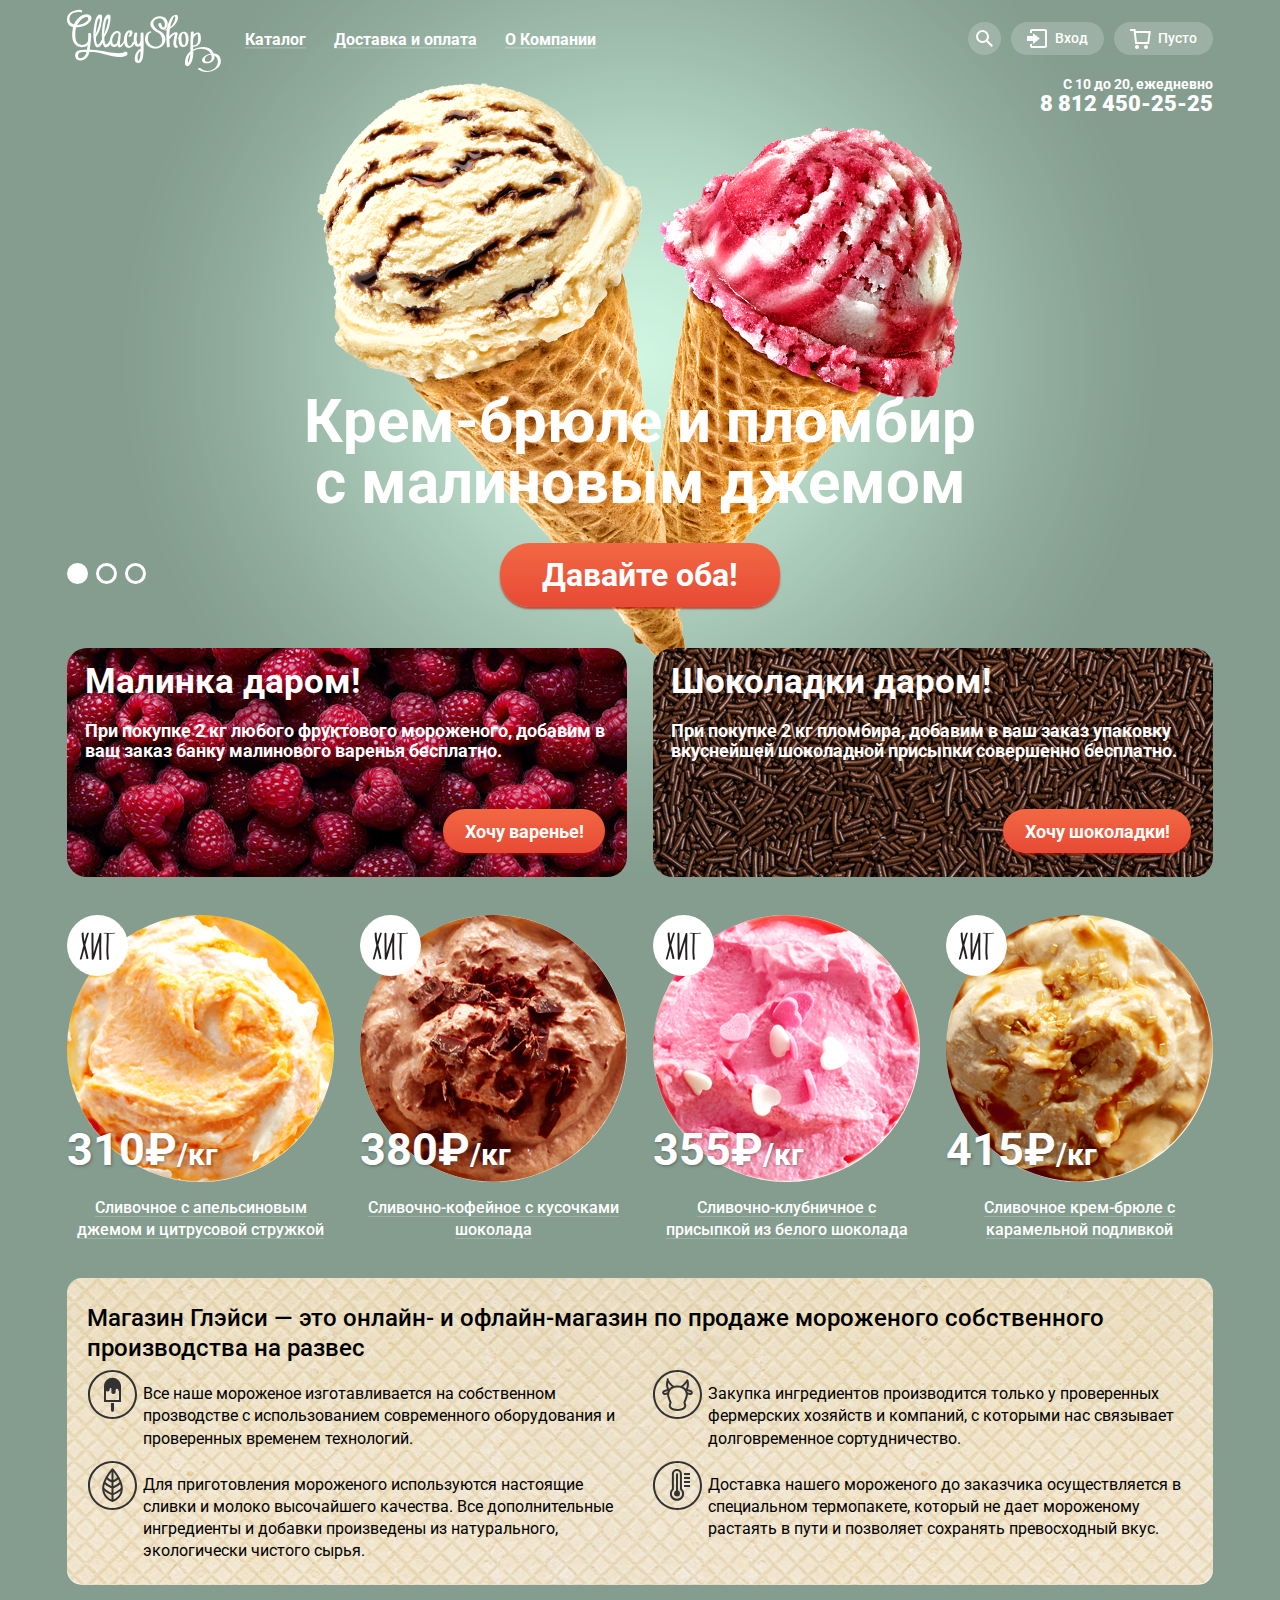
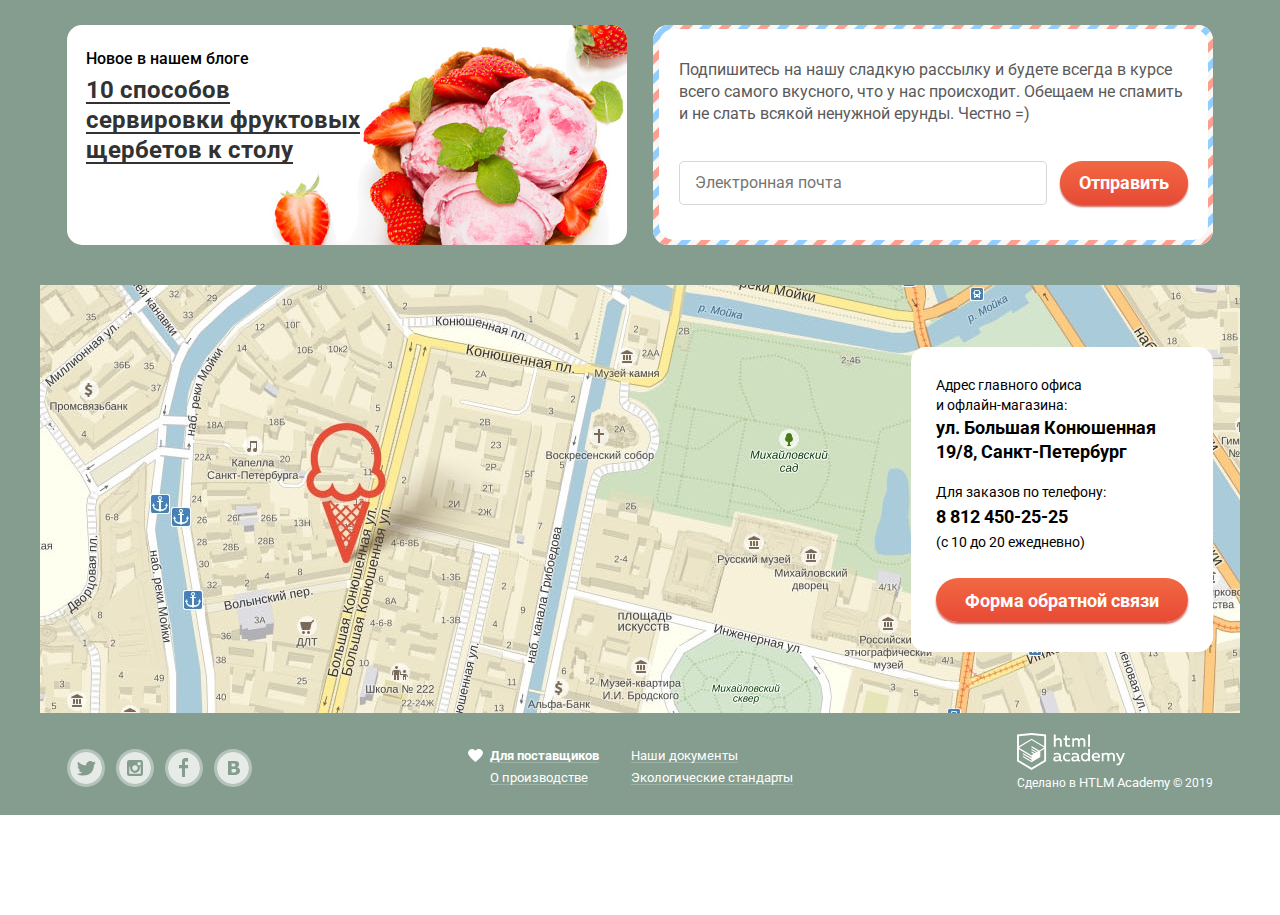
==== commit 5f04b798: "подчеркивания" ====
--- a/index.html
+++ b/index.html
@@ -19,7 +19,7 @@
           <nav class="main-navigation">
             <ul class="main-navigation-list">
               <li class="main-navigation-item">
-                <a  href="#">Каталог</a>
+                <a class="underline"  href="#"><span class="underline">Каталог</span></a>
                 <ul class="submenu">
                   <li><a href="#">Новинки</a></li>
                   <li><a href="catalog.html">Сливочное</a></li>
@@ -29,10 +29,10 @@
                 </ul>
               </li>
               <li class="main-navigation-item" >
-                <a class=" button delivery-button" href="">Доставка и оплата</a>
+                <a class="underline button delivery-button" href=""><span class="underline">Доставка и оплата</span></a>
               </li>
               <li class="main-navigation-item">
-                <a class=" button about-us-button" href="">О Компании</a>
+                <a class="underline button about-us-button" href=""><span class="underline">О Компании</span></a>
               </li>
             </ul>
           </nav>
@@ -65,8 +65,8 @@
                 <input class="password" type="password" name="password" id="password" placeholder="Пароль" required>
                 <button class="button red-button" type="submit">Войти</button>
                 <div class="login-links-wrapper">
-                  <a class="i-forget-password" href="forget-password.html">Забыли пароль?</a>
-                  <a class="new-registration" href="new-registration.html">Новая регистрация</a>
+                  <a class="i-forget-password underline underline-black" href="forget-password.html"><span class="underline">Забыли пароль?</span></a>
+                  <a class="new-registration underline underline-black" href="new-registration.html"><span class="underline">Новая регистрация</span></a>
                 </div>
               </form>
             </li>
@@ -143,38 +143,38 @@
           <ul class="catalog-list hit-offer">
             <li class="catalog-item">
               <article class="catalog-product">
-                <h3>Сливочное с апельсиновым джемом и цитрусовой стружкой</h3>
+                <h3><a class="underline" href=""><span class="underline">Сливочное с апельсиновым джемом и цитрусовой стружкой</span></a></h3>
                 <p class="is-hit"><span class="visually-hidden">ХИТ</span></p>
                 <img src="img/product-crm-orange-citrus.jpg" alt="Сливочное с апельсиновым джемом и цитрусовой стружкой">
-                <p class="price">310₽<span>/кг</span></p>
+                <p class="price">310₽<span class="measure">/кг</span></p>
                 <a class="button quick-view-button red-button" href="">Быстрый просмотр</a>
               </article>
             </li>
             <li class="catalog-item">
               <article class="catalog-product">
-                <h3>Сливочно-кофейное с кусочками шоколада</h3>
+                <h3><a class="underline" href=""><span class="underline">Сливочно-кофейное с кусочками шоколада</span></a></h3>
                 <p class="is-hit"><span class="visually-hidden">ХИТ</span></p>
                 <img src="img/product-crm-coffee-chocolate.jpg" alt="Сливочно-кофейное с кусочками шоколада">
-                <p class="price">380₽<span>/кг</span></p>
+                <p class="price">380₽<span class="measure">/кг</span></p>
                 <a class="button  quick-view-button red-button" href="">Быстрый просмотр</a>
               </article>
             </li>
             <li class="catalog-item">
               <article class="catalog-product">
-                <h3>Сливочно-клубничное с присыпкой из белого шоколада</h3>
+                <h3><a class="underline" href=""><span class="underline">Сливочно-клубничное с присыпкой из белого шоколада</span></a></h3>
                 <p class="is-hit"><span class="visually-hidden">ХИТ</span></p>
                 <img src="img/product-crm-strawberries-chocolate.jpg" alt="Сливочно-клубничное с присыпкой из белого шоколада">
-                <p class="price">355₽<span>/кг</span></p>
+                <p class="price">355₽<span class="measure">/кг</span></p>
                 <a class="button  quick-view-button red-button" href="">Быстрый просмотр</a>
               </article>
             </li>
             <li class="catalog-item">
               <article class="catalog-product" tabindex="0">
-                <h3>Сливочное крем-брюле с карамельной подливкой</h3>
+                <h3><a class="underline" href=""><span class="underline">Сливочное крем-брюле с карамельной подливкой</span></a></h3>
                 <p class="is-hit"><span class="visually-hidden">ХИТ</span></p>
                 <img src="img/product-crm-creme-caramel.jpg" alt="Сливочное крем-брюле с карaмельной подливкой">
-                <p class="price">415₽<span>/кг</span></p>
-                <a class="button  quick-view-button red-button" href="" tabindex="0">Быстрый просмотр</a>
+                <p class="price">415₽<span class="measure">/кг</span></p>
+                <a class="button  quick-view-button red-button" href="">Быстрый просмотр</a>
               </article>
             </li>
         </ul>
@@ -215,7 +215,7 @@
         <div class="news-subscription container">
           <article class="blog-news">
             <h2>Новое в нашем блоге</h2>
-            <h3><a href="">10 способов сервировки фруктовых щербетов к столу</a></h3>
+            <h3><a class="underline underline-black" href=""><span class="underline">10 способов сервировки фруктовых щербетов к столу</span></a></h3>
           </article>
           <section class="subscription">
             <h2 class="visually-hidden">Форма для подписки на новости</h2>
@@ -255,12 +255,12 @@
         </ul>
         <nav class="about-us-navigation">
           <ul class="about-us-list column">
-            <li class="about-us-item for-suppliers"><a href=""><b>Для поставщиков</b></a></li>
-            <li class="about-us-item"><a href="">О производстве</a></li>
+            <li class="underline about-us-item for-suppliers"><a href=""><span class="underline"><b>Для поставщиков</b></span></a></li>
+            <li class="underline about-us-item"><a href=""><span class="underline">О производстве</span></a></li>
           </ul>
           <ul class="about-us-list column">
-            <li class="about-us-item"><a href="">Наши документы</a></li>
-            <li class="about-us-item"><a href="">Экологические стандарты</a></li>
+            <li class="underline about-us-item"><a href=""><span class="underline">Наши документы</span></a></li>
+            <li class="underline about-us-item"><a href=""><span class="underline">Экологические стандарты</span></a></li>
           </ul>
         </nav>
         <div class="htmlacademy-wrapper">
--- a/css/style.css
+++ b/css/style.css
@@ -3,38 +3,6 @@
     color: white;
 }
 
-/*-----------------------page grid----------------------------------*/
-/*body > * > * > * > *  {
-  background: rgba(255, 0, 0, 0.3);
- }
-*/
-/*
-.container {
- background: rgba(0, 0, 255,0.3);
-}
-*/
-/*
-.pixelperfect.index-page {
-  margin: 0 auto;
-  padding: 0;
-  background-image: url(../gllacy-index.jpg);
-  background-repeat: no-repeat;
-  background-position: 0 0;
-  width: 1200px;
-
-}
-*/
-/*
-.pixelperfect.gllacy-catalog {
-  margin: 0 auto;
-  padding: 0;
-  background-image: url(../gllacy-catalog.jpg);
-  background-repeat: no-repeat;
-  background-position: 0 0;
-  width: 1200px;
-}
-*/
-/*-----------------------page grid-end---------------------------------*/
 .inner-background {
     background-color: #849d8f;
 }
@@ -45,9 +13,7 @@
 
 .container {
     width: 1146px;
-    /*1166px*/
-    padding: 0 27px;
-    /*0 10*/
+    padding: 0 10px;
     margin: 0 auto;
 }
 
@@ -121,6 +87,24 @@
     fill: black;
 }
 
+a.underline {
+    text-decoration: none;
+    color: inherit;
+    font-size: inherit;
+    font-weight: inherit;
+}
+
+span.underline {
+    background-image: linear-gradient(to right, rgba(255,255,255,0.2), rgba(255,255,255,0.2));
+    background-position: 0 1.1em;
+    background-repeat: no-repeat;
+    background-size: 100% 0.1em;
+}
+
+.underline-black .underline {
+    background-image: linear-gradient(to right, #323232, #323232);
+}
+
 /*------header-----------------------------------------------------header--*/
 .main-header {
     position: relative;
@@ -179,6 +163,10 @@
     border-radius: 20px;
     background-color: #d07058;
     line-height: 32px;
+}
+
+.main-navigation-current .underline {
+    background-image: none;
 }
 
 .main-navigation-item > a {
@@ -223,7 +211,8 @@
     color: white;
 }
 
-.main-navigation-item:hover .submenu {
+.main-navigation-item:hover .submenu,
+.main-navigation-item a:active .submenu {
     display: block;
 }
 
@@ -276,12 +265,12 @@
 .submenu li:first-child {
     font-weight: bold;
     background-image: linear-gradient(to right, rgba(0,0,0,0.2), rgba(0,0,0,0.2));
-    background-position: 6px 36px;
+    background-position: 6px 35px;
     background-repeat: no-repeat;
     background-size: 128px 1px;
 }
 
-.submenu li:first-child a { 
+.submenu li:first-child a {
     line-height: 37px;
 }
 
@@ -890,14 +879,10 @@
     flex-direction: column;
 }
 
-.catalog-product:hover img {
-    z-index: 4;
-}
-
 .hit-offer .is-hit {
     display: block;
     position: absolute;
-    z-index: 5;
+    z-index: 1;
     margin: 0;
     width: 61px;
     height: 61px;
@@ -906,14 +891,12 @@
 }
 
 .catalog-product img {
-    z-index: 2;
     border-radius: 50%;
 }
 
 .catalog-product h3 {
     width: 258px;
     font-size: 16px;
-    z-index: 4;
     margin: 0;
     margin-top: 15px;
     line-height: 22px;
@@ -923,39 +906,25 @@
     order: 3;
 }
 
-.catalog-product::after {
+.catalog-product::before {
     display: none;
-    opacity: 0;
     content: "";
     position: absolute;
     top: -6px;
     left: 50%;
     margin-left: -147px;
-    z-index: 3;
+    z-index: -1;
     width: 294px;
     height: 405px;
     box-shadow: 0px 20px 20px 0 rgba(0, 0, 0, 0.4);
     background-color: rgba(248, 247, 244, 0.2);
 }
 
-.catalog-product:hover::after {
-    opacity: 1;
-    display: block;
-}
-
-.catalog-product:focus-within::after,
-.catalog-product:focus-within .red-button  {
-    display: block;
-    opacity: 1;
-    pointer-events: all;
-    z-index: 4;
-}
-
 .catalog .red-button {
     opacity: 0;
     pointer-events: none;
     position: absolute;
-    z-index: 4;
+    z-index: 1;
     top: 339px;
     box-sizing: border-box;
     line-height: 44px;
@@ -963,17 +932,38 @@
     padding: 0;
     align-self: center;
     order: 4;
+}
+
+
+.catalog-product:hover::before {
+    display: block;
+}
+
+.catalog-product:hover {
+    z-index: 1;
 }
 
 .catalog-product:hover .red-button {
     opacity: 1;
     pointer-events: all;
-    z-index: 4;
+}
+
+.catalog-product:focus-within::before {
+    display: block;
+}
+
+.catalog-product:focus-within {
+    z-index: 1;
+}
+
+.catalog-product:focus-within .red-button {
+    opacity: 1;
+    pointer-events: all;
 }
 
 .catalog .price {
     position: absolute;
-    z-index: 4;
+    z-index: 1;
     top: 209px;
     margin: 0;
     padding: 0;
@@ -982,7 +972,7 @@
     font-weight: bold;
 }
 
-.catalog span {
+.catalog .measure {
     font-size: 30px;
 }
 
@@ -1641,16 +1631,16 @@
 /*----------------------------header-forms-end-------------------------*/
 /*--------------modal-forms-------------------------------------------------*/
 @keyframes bounce {
-    0% { transform: translateY(-2000px);}
-    70% {transform: translateY(30px);}
-    99% {transform: translateY(-10px);}
-    100% {transform: translateY(0);}
+    0% { transform: translateY(-50%, -2000%);}
+    70% {transform: translateY(-50%, 10%);}
+    99% {transform: translateY(-50%, -5%);}
+    100% {transform: translateY(-50%, 0);}
 }
 
 .feedback-form.modal-show {
     display: flex;
     animation-name: bounce;
-    animation-duration: 0.6s;
+    animation-duration: 5s;
 }
 
 .feedback-form {
@@ -1659,13 +1649,14 @@
 
 .feedback-form {
     position: fixed;
-    top: 337px;
+    top: 50%;
+    transform: translateY(-50%);
     left: 50%;
     margin-left: -239px;
     z-index: 8;
     flex-wrap: wrap;
     width: 478px;
-    padding: 20px 26px 27px 24px;  
+    padding: 20px 26px 27px 24px;
     font-size: 16px;
 }
 
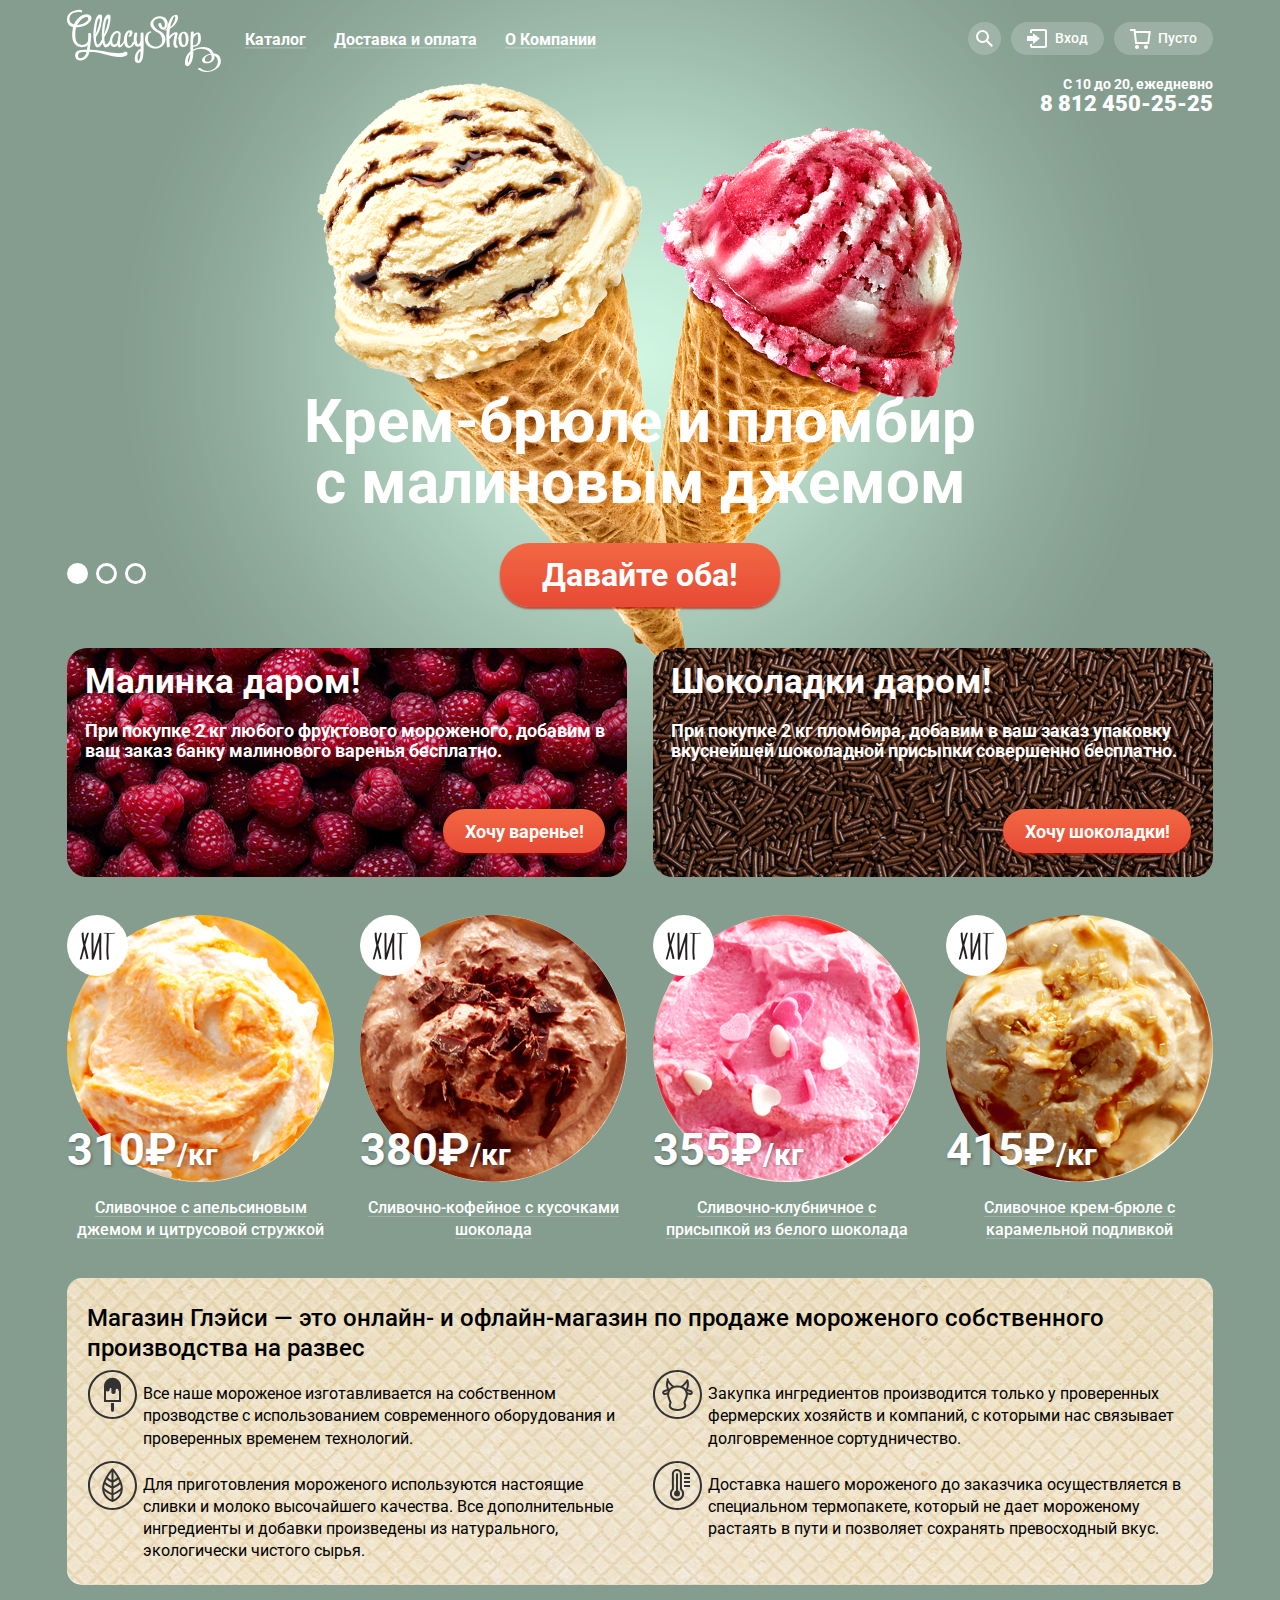
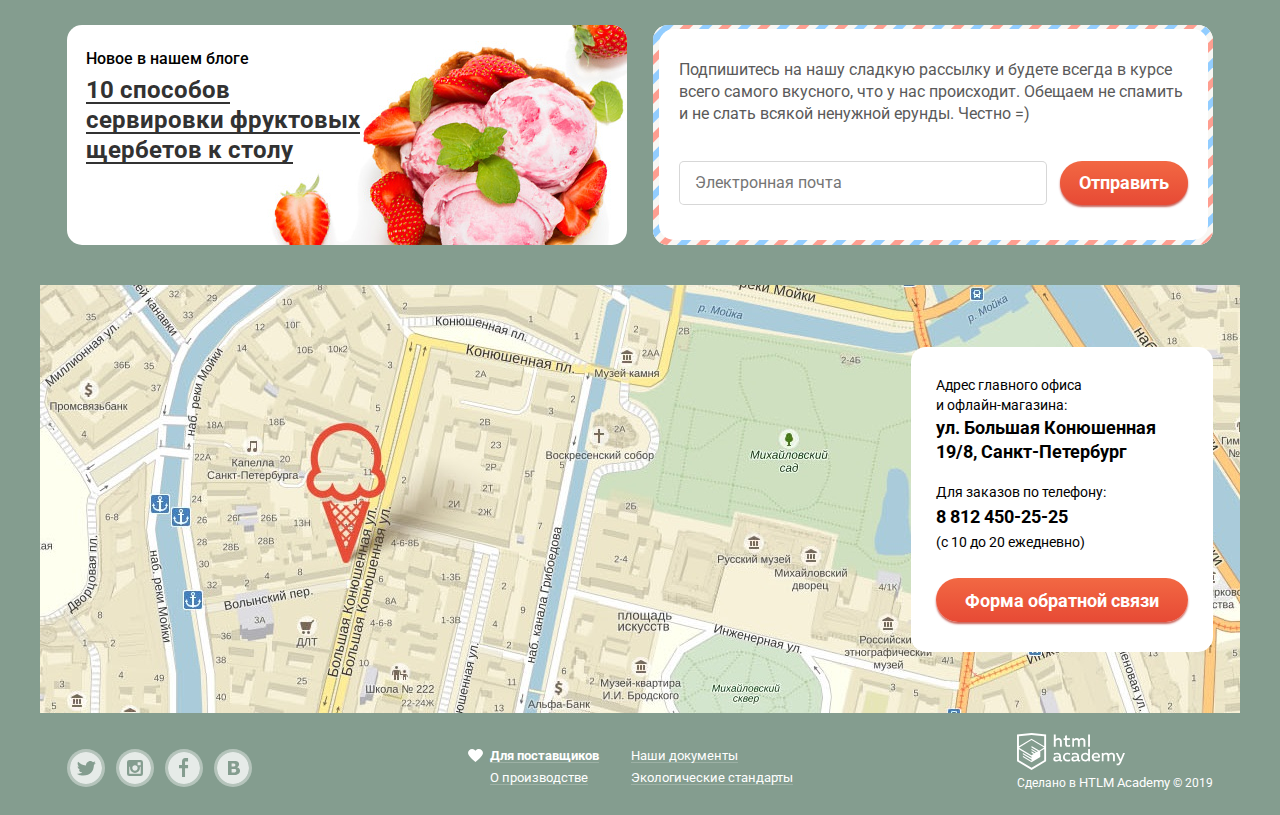
==== commit 682c9f86: "попытка анимации transition" ====
--- a/index.html
+++ b/index.html
@@ -4,7 +4,7 @@
     <meta charset="utf-8">
     <title>HTML Academy: Глейси</title>
     <link href="https://fonts.googleapis.com/css?family=Roboto:400,500,700&display=swap&subset=cyrillic" rel="stylesheet">
-    <link href="css/normalize.css" rel="stylesheet">
+    <link href="css/normalize.min.css" rel="stylesheet">
     <link href="css/style.css" rel="stylesheet">
   </head>
   <body class="index-page">
@@ -268,7 +268,7 @@
           <p class="copyright">Сделано в <a href="https://htmlacademy.ru/intensive/htmlcss">HTLM Academy</a> © 2019</p>
         </div>
       </footer>
-      <section class="modal forms">
+      <section class="modal">
         <form class="feedback-form header-form" action="https://echo.htmlacademy.ru" method="post">
           <h2 class="visually-hidden">Обратная связь</h2>
           <h3>Мы обязательно вам ответим!</h3>
--- a/css/style.css
+++ b/css/style.css
@@ -1442,9 +1442,6 @@
 
 /*----------footer-end--------------------------------------------------         ---------------------------------------------------*/
 /*-----------------header-forms---------------------------------------------*/
-.forms {
-    margin-top: 100px;
-}
 
 .header-form {
     box-sizing: border-box;
@@ -1630,34 +1627,41 @@
 
 /*----------------------------header-forms-end-------------------------*/
 /*--------------modal-forms-------------------------------------------------*/
-@keyframes bounce {
-    0% { transform: translateY(-50%, -2000%);}
-    70% {transform: translateY(-50%, 10%);}
-    99% {transform: translateY(-50%, -5%);}
-    100% {transform: translateY(-50%, 0);}
-}
-
-.feedback-form.modal-show {
-    display: flex;
-    animation-name: bounce;
-    animation-duration: 5s;
-}
+/*@keyframes bounce {
+    0% { transform: translateY(-2000%);}
+    70% {transform: translateY(-50%);}
+    70% {transform: translateY(1%);}
+    99% {transform: translateY(-50%);}
+    99% {transform: translateY(-1%);}
+    100% {transform: translateY(0);}
+}
+*/
 
 .feedback-form {
     display: none;
-}
-
-.feedback-form {
+    flex-wrap: wrap;
+    width: 478px;
+    padding: 20px 26px 27px 24px;
+    font-size: 16px;
+    transform: translateY(-150vh);
+}
+
+.feedback-form.modal-show {
+    display: flex;
     position: fixed;
+    transition-property: transform;
+    transition-duration: 0.65s;
+    transition-timing-function: cubic-bezier(17,.67,.36,1.07);
+    
+/*    animation-name: bounce;
+    animation-duration: 0.6s;
+*/
+    
     top: 50%;
     transform: translateY(-50%);
     left: 50%;
     margin-left: -239px;
     z-index: 8;
-    flex-wrap: wrap;
-    width: 478px;
-    padding: 20px 26px 27px 24px;
-    font-size: 16px;
 }
 
 .feedback-form h3 {
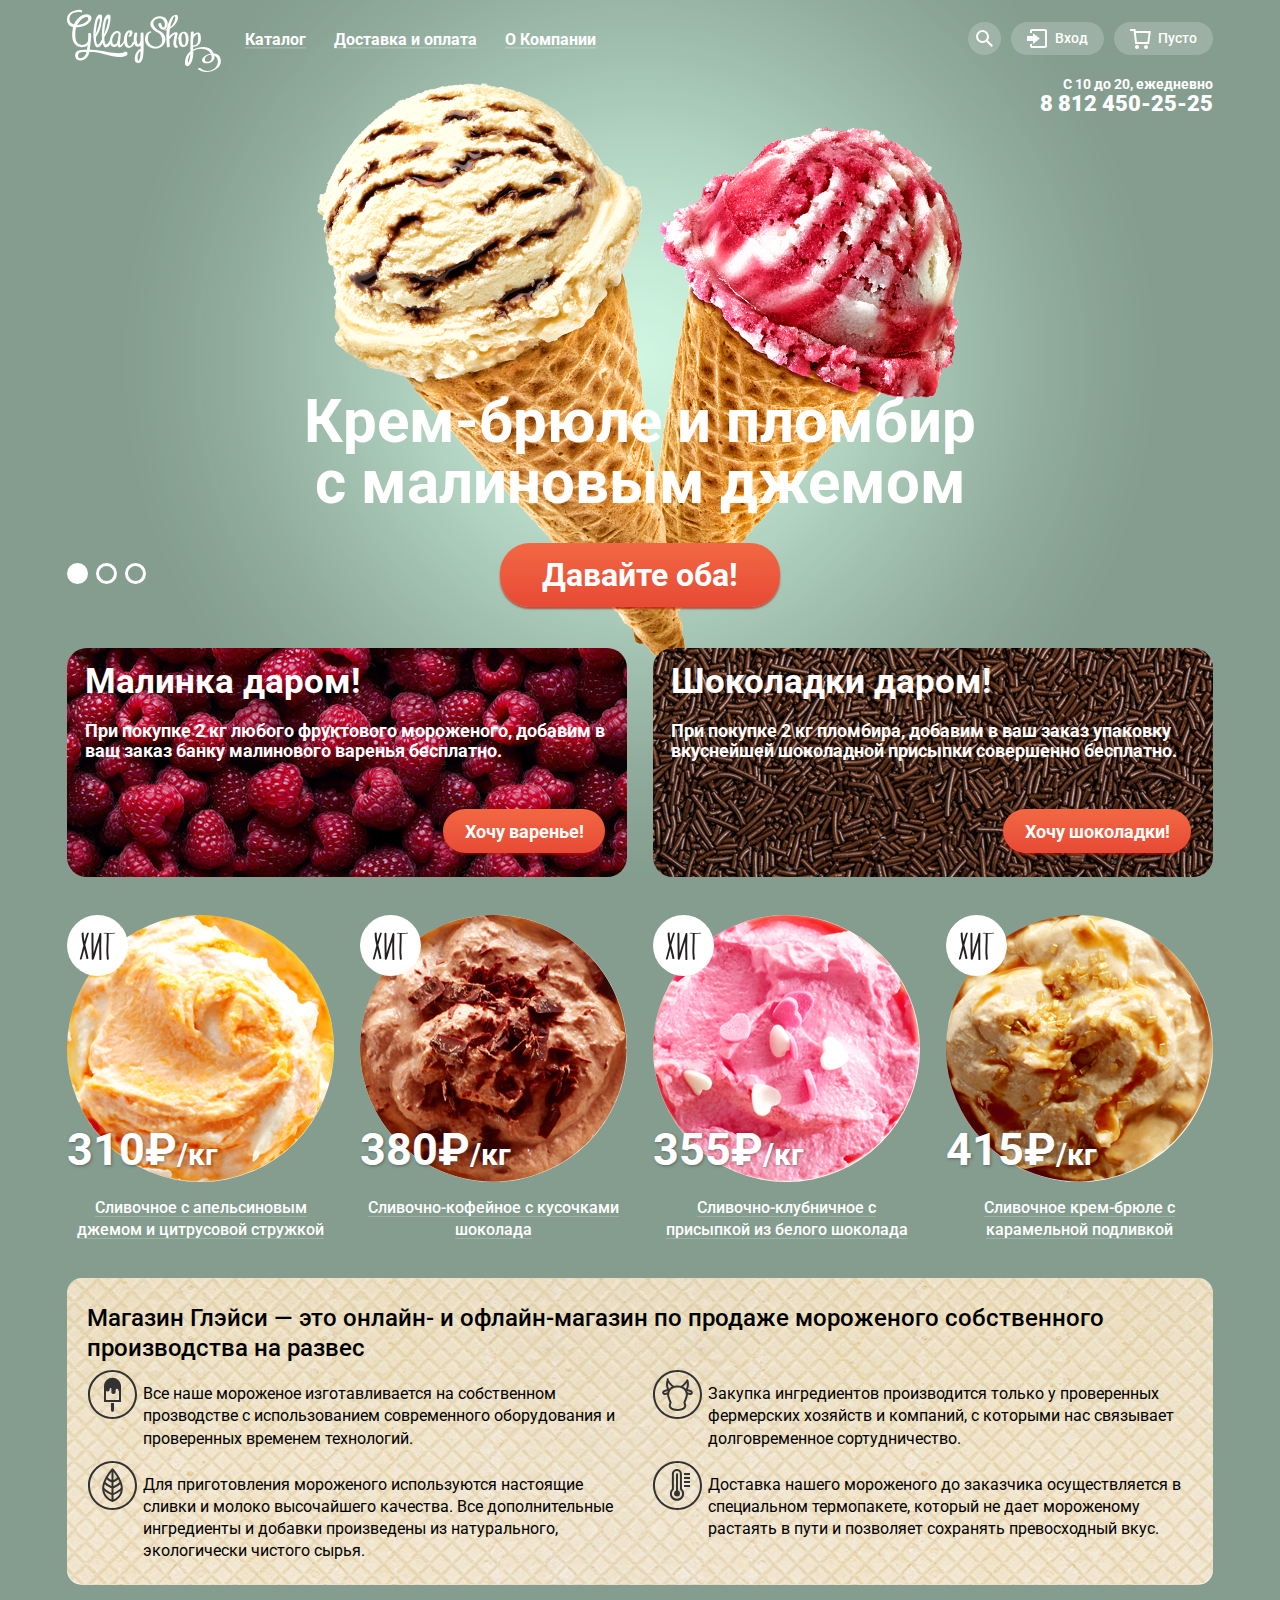
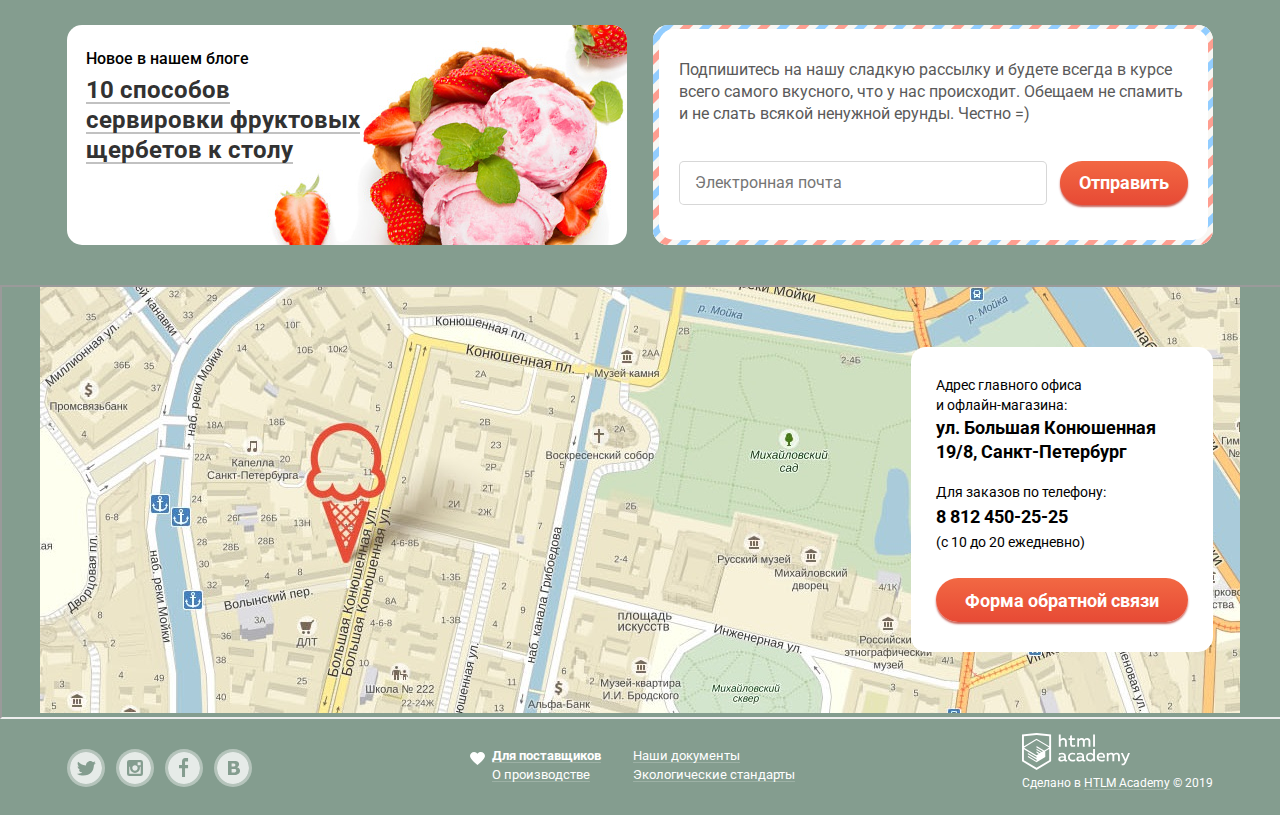
==== commit cfa330f2: "Проверка по критериям. Вроде бы, все." ====
--- a/index.html
+++ b/index.html
@@ -5,21 +5,21 @@
     <title>HTML Academy: Глейси</title>
     <link href="https://fonts.googleapis.com/css?family=Roboto:400,500,700&display=swap&subset=cyrillic" rel="stylesheet">
     <link href="css/normalize.min.css" rel="stylesheet">
-    <link href="css/style.css" rel="stylesheet">
+    <link href="css/style.min.css" rel="stylesheet">
   </head>
   <body class="index-page">
     <input class="slide-radio visually-hidden" type="radio" id="btn-1" name="toggle" checked>
     <input class="slide-radio visually-hidden" type="radio" id="btn-2" name="toggle">
     <input class="slide-radio visually-hidden" type="radio" id="btn-3" name="toggle">
 
-    <div class="pixelperfect slider-background index-page">
+    <div class="slider-background index-page">
       <header class="main-header container">
         <div class="header-top">
           <a aria-label="GllacyShop"><img class="logo" src="img/logo-gllacy.svg" width="154" height="64" alt="GllacyShop"></a>
           <nav class="main-navigation">
             <ul class="main-navigation-list">
               <li class="main-navigation-item">
-                <a class="underline"  href="#"><span class="underline">Каталог</span></a>
+                <a class="underline"  href="#"><span class="underline-only-normal">Каталог</span></a>
                 <ul class="submenu">
                   <li><a href="#">Новинки</a></li>
                   <li><a href="catalog.html">Сливочное</a></li>
@@ -29,10 +29,10 @@
                 </ul>
               </li>
               <li class="main-navigation-item" >
-                <a class="underline button delivery-button" href=""><span class="underline">Доставка и оплата</span></a>
+                <a class="underline button delivery-button" href=""><span class="underline-only-normal">Доставка и оплата</span></a>
               </li>
               <li class="main-navigation-item">
-                <a class="underline button about-us-button" href=""><span class="underline">О Компании</span></a>
+                <a class="underline button about-us-button" href=""><span class="underline-only-normal">О Компании</span></a>
               </li>
             </ul>
           </nav>
@@ -65,8 +65,8 @@
                 <input class="password" type="password" name="password" id="password" placeholder="Пароль" required>
                 <button class="button red-button" type="submit">Войти</button>
                 <div class="login-links-wrapper">
-                  <a class="i-forget-password underline underline-black" href="forget-password.html"><span class="underline">Забыли пароль?</span></a>
-                  <a class="new-registration underline underline-black" href="new-registration.html"><span class="underline">Новая регистрация</span></a>
+                  <a class="i-forget-password underline" href="forget-password.html"><span class="underline-black">Забыли пароль?</span></a>
+                  <a class="new-registration underline" href="new-registration.html"><span class="underline-black">Новая регистрация</span></a>
                 </div>
               </form>
             </li>
@@ -129,12 +129,12 @@
               <li class="bonus-offer-item bonus-offer-item1">
                 <h3>Малинка даром!</h3>
                 <p>При покупке 2 кг любого фруктового мороженого, добавим в ваш заказ банку малинового варенья бесплатно.</p>
-                <a class="button purchase-button red-button" href="">Хочу варенье!</a><!--Исправить-->
+                <a class="button purchase-button red-button" href="">Хочу варенье!</a>
               </li>
               <li class="bonus-offer-item bonus-offer-item2">
                 <h3>Шоколадки даром!</h3>
                 <p>При покупке 2 кг пломбира, добавим в ваш заказ упаковку вкуснейшей шоколадной присыпки совершенно бесплатно.</p>
-                <a class="button purchase-button red-button" href="">Хочу шоколадки!</a><!--Исправить-->
+                <a class="button purchase-button red-button" href="">Хочу шоколадки!</a>
               </li>
             </ul>
         </section>
@@ -215,7 +215,7 @@
         <div class="news-subscription container">
           <article class="blog-news">
             <h2>Новое в нашем блоге</h2>
-            <h3><a class="underline underline-black" href=""><span class="underline">10 способов сервировки фруктовых щербетов к столу</span></a></h3>
+            <h3><a class="underline underline" href=""><span class="underline-black">10 способов сервировки фруктовых щербетов к столу</span></a></h3>
           </article>
           <section class="subscription">
             <h2 class="visually-hidden">Форма для подписки на новости</h2>
@@ -232,7 +232,7 @@
         </div>
         <section class="contacts">
           <h2 class="visually-hidden">Наши контакты</h2>
-          <iframe class="yandex-map" src="https://yandex.ru/map-widget/v1/?um=constructor%3Ae701e40fd2726af44ea99c52d992343ca4b0491d03688eb8a04196adec850fb0&amp;source=constructor" width="100%" height="430" frameborder="0"></iframe>
+          <iframe class="yandex-map" src="https://yandex.ru/map-widget/v1/?um=constructor%3Ae701e40fd2726af44ea99c52d992343ca4b0491d03688eb8a04196adec850fb0&amp;source=constructor" width="1200" height="430"></iframe>
           <img class="contacts-map" src="img/map.jpg" alt="Карта с местоположением Google" width="1200" height="430">
           <div class="container">
             <div class="contacts-card">
@@ -255,17 +255,17 @@
         </ul>
         <nav class="about-us-navigation">
           <ul class="about-us-list column">
-            <li class="underline about-us-item for-suppliers"><a href=""><span class="underline"><b>Для поставщиков</b></span></a></li>
-            <li class="underline about-us-item"><a href=""><span class="underline">О производстве</span></a></li>
+            <li class="about-us-item for-suppliers"><a  class="underline" href=""><span class="underline"><b>Для поставщиков</b></span></a></li>
+            <li class="about-us-item"><a class="underline" href=""><span class="underline">О производстве</span></a></li>
           </ul>
           <ul class="about-us-list column">
-            <li class="underline about-us-item"><a href=""><span class="underline">Наши документы</span></a></li>
-            <li class="underline about-us-item"><a href=""><span class="underline">Экологические стандарты</span></a></li>
+            <li class="about-us-item"><a class="underline" href=""><span class="underline">Наши документы</span></a></li>
+            <li class="about-us-item"><a class="underline" href=""><span class="underline">Экологические стандарты</span></a></li>
           </ul>
         </nav>
         <div class="htmlacademy-wrapper">
           <a class="htmlacademy-logo" href="https://htmlacademy.ru/intensive/htmlcss"><img src="img/logo-htmlacademy-small.svg" alt="htmlacademy logo" width="108" height="39"></a>
-          <p class="copyright">Сделано в <a href="https://htmlacademy.ru/intensive/htmlcss">HTLM Academy</a> © 2019</p>
+          <p class="copyright">Сделано в <a class="underline" href="https://htmlacademy.ru/intensive/htmlcss"><span class="underline">HTLM Academy</span></a> © 2019</p>
         </div>
       </footer>
       <section class="modal">
@@ -284,6 +284,6 @@
         </form>
       </section>
     </div>
-    <script src="js/scripts.js"></script>
+    <script src="js/scripts.min.js"></script>
   </body>
 </html>
--- a/css/style.min.css
+++ b/css/style.min.css
@@ -0,0 +1 @@
+body {font-family: "Roboto", "Tahoma", sans-serif;color: white;min-width: 1166px;}.inner-background {background-color: #849d8f;}img {max-width: 100%;height: auto;}.container {width: 1146px;padding: 0 10px;margin: 0 auto;}.visually-hidden, input[type="checkbox"].visually-hidden, input[type="radio"].visually-hidden {position: absolute;width: 1px;height: 1px;margin: -1px;border: 0;padding: 0;clip: rect(0 0 0 0);overflow: hidden;}.button {display: block;box-sizing: border-box;color: white;vertical-align: middle;text-align: center;margin: 0;text-decoration: none;}.button.red-button {border: 0;box-shadow: 0px 2px 2px 0 rgba(172, 16, 0, 0.64);background-image: linear-gradient(to top, #e74a35, #f26843);border-radius: 30px;font-weight: bold;padding: 0 19px;height: 44px;font-size: 18px;}.button.red-button:hover, .button.red-button:focus {box-shadow: 0px 2px 2px 0 #ac1000;background-image: linear-gradient(to bottom, rgba(255, 255, 255, 0.2), rgba(255, 255, 255, 0.2)), linear-gradient(to top, #e74a35, #f26843);}.button.red-button:active {box-shadow: inset 0px 2px 2px 0 #942718;background-image: linear-gradient(to bottom, rgba(0, 0, 0, 0.07), rgba(0, 0, 0, 0.07)), linear-gradient(to bottom, #e74a35, #f26843);}.gray-button {background-color: rgba(255, 255, 255, 0.2);border-radius: 30px;padding: 0 16px 0 16px;}.gray-button:hover, .gray-button:focus {background-color: #f8f7f4;color: black;}.gray-button .icon {fill: white;vertical-align: middle;}.icon .red-in-case {fill: none;}.gray-button .icon:not(:last-child) {margin-right: 4px;}.gray-button:hover .icon, .gray-button:focus .icon {fill: black;}.underline {text-decoration: none;color: inherit;font-size: inherit;font-weight: inherit;}.underline>[class^="underline"] {color: inherit;background-image: linear-gradient(to right, rgba(255,255,255,0.2), rgba(255,255,255,0.2));background-position: 0 1.1em;background-repeat: no-repeat;background-size: 100% 0.1em;}a:hover>[class^="underline"], a:focus>[class^="underline"], a:active>[class^="underline"] {color: black;}.underline:hover>.underline, .underline:focus>.underline, .underline:active>.underline{background-image: linear-gradient(to right, rgba(255, 188, 158, 0.3), rgba(255, 188, 158,0.3));color: rgb(255, 188, 158);}.underline>.underline-black {background-image: linear-gradient(to right, rgba(50, 50, 50, 0.3), rgba(50, 50, 50, 0.3));color: rgb(50, 50, 50);}.underline:hover>.underline-black, .underline:focus>.underline-black, .underline:active>.underline-black {background-image: linear-gradient(to right, rgba(232, 77, 55, 0.3), rgba(232, 77, 55, 0.3));color: rgb(232, 77, 55);}.main-header {position: relative;display: flex;z-index: 2;flex-direction: column;flex-wrap: wrap;padding-top: 9px;}.header-top {display: flex;}.header-bottom {display: flex;}.logo {margin: 0;margin-right: 10px;}.main-navigation {display: flex;}.main-navigation-list {display: flex;list-style: none;margin: 0;padding: 0;width: 600px;align-items: center;}.main-navigation-item {position: relative;margin-top: -7px;}.main-navigation-item > a:hover, .main-navigation-item > a:focus {border-radius: 20px;background-color: #f8f7f4;background-image: none;}.main-navigation-item > a:active {border-radius: 20px;box-shadow: inset 0px 2px 1px 0 #696969;background-color: #ededed;}.main-navigation-item .main-navigation-current {display: block;border-radius: 20px;background-color: #d07058;line-height: 32px;}.main-navigation-item > a {position: relative;display: block;line-height: 32px;vertical-align: middle ;color: white;font-size: 16px;font-weight: bold;text-decoration: none;padding-left: 14px;padding-right: 14px;}.main-navigation-item .submenu {display: none;margin: 0;padding: 0;list-style: none;position: absolute;z-index: 10;border-collapse: collapse;border-radius: 5px;background-color: #f8f7f4;color: black;top: 38px;white-space: nowrap;}.submenu a {display: block;color: black;text-decoration: none;margin: 0 20px;line-height: 28px;font-size: 14px;}.submenu-current a {color: white;}.main-navigation-item:hover .submenu, .main-navigation-item a:active .submenu {display: block;}.main-navigation-item:focus-within .submenu {display: block;}.submenu::before {display: block;position: absolute;z-index: 7;content: "";width: 100%;height: 10px;top: -10px;}.submenu li:hover, .submenu li:focus {background-color: #fbded8;}.submenu li:focus-within {background-color: #fbded8;}.submenu li:active {background-color: #f6b5a5 ;}.submenu .submenu-current {background-color: #d07058;}.submenu li:first-child:hover, .submenu li:first-child:focus {border-radius: 5px 5px 0 0;}.submenu li:first-child:focus-within {border-radius: 5px 5px 0 0;}.submenu li:last-child:hover, .submenu li:last-child:focus {border-radius: 0 0 5px 5px;}.submenu li:last-child:focus-within {border-radius: 0 0 5px 5px;}.submenu li:first-child {font-weight: bold;background-image: linear-gradient(to right, rgba(0,0,0,0.2), rgba(0,0,0,0.2));background-position: 6px 35px;background-repeat: no-repeat;background-size: 128px 1px;}.submenu li:first-child a {line-height: 37px;}.submenu li:nth-child(2) a {line-height: 37px;}.user-menu {list-style: none;margin: 0;padding: 0;display: flex;width: 300px;justify-content: flex-end;align-items: center;margin-left: auto }.user-menu .button {font-size: 14px;line-height: 33px;font-weight: 500;margin-top: -10px;}.user-menu-item {position: relative;}.user-menu-item:not(:last-child) {margin-right: 10px;}.user-menu .find-button {padding: 0;text-align: center;width: 33px;height: 33px;border-radius: 50%;}.find-button:hover ~ .find-form, .find-button:focus ~ .find-form, .find-form:hover, .find-form:focus {display: flex;}.login-button:hover ~ .login-form, .login-button:focus ~ .login-form, .login-form:hover, .login-form:focus {display: flex;}.basket-button:hover .red-in-case, .basket-button:focus .red-in-case {fill: #E84D37;}.basket-with-goods .red-in-case {fill: #E84D37;}.basket-with-goods .icon {fill: black;}.basket-with-goods:hover ~ .basket-form, .basket-with-goods:focus ~ .basket-form, .basket-form:hover {display: block;}.work-time {margin: 0;padding: 0;font-size: 14px;line-height: 15px;font-weight: bold;text-align: right;margin-left: auto;}.work-time p {margin: 0;padding: 0;}.work-time .tel {color: white;font-size: 22px;line-height: 24px;text-decoration: none;font-size: bold;}.title-inner {font-size: 35px;font-weight: bold;line-height: 38px;margin-top: 5px;}.breadcrumbs {display: flex;list-style: none;padding: 0;margin: 0;align-items: flex-end;}.breadcrumbs a {text-decoration: none;color: inherit;font-size: 14px;line-height: 20px;}.breadcrumbs a:hover, .breadcrumbs a:focus, .breadcrumbs a:active {color: #ffbc9e }.breadcrumbs li {position: relative;padding-right: 21px;}.breadcrumbs li:not(:last-child)::after {content: "»";position: absolute;top: 0;right: 7px;}.filters-form {margin-top: 14px;display: flex;flex-wrap: wrap;align-items: flex-end;width: 858px;justify-content: space-between;}.filters-list {list-style: none;margin: 0;padding: 0;}.filters-item {display: flex;flex-direction: column;margin-top: 14px;}.filter-items-label {font-size: 14px;padding-left: 15px;}.filters-platform {display: flex;justify-content: space-between;box-sizing: border-box;margin-top: 7px;height: 37px;background-color: rgba(255, 255, 255, 0.2);color: white;font-size: 16px;border-radius: 200px;border: 0;}.filters-select {display: block;width: 194px;-webkit-appearance: none;-moz-appearance: none;appearance: none;padding-left: 16px;background-image: linear-gradient(60deg, transparent 50%, white 50%), linear-gradient(-60deg, transparent 50%, white 50%);background-repeat: no-repeat;background-position: 165px center, 170px center;background-size: 5px 10px;}.filters-select::-ms-expand {display: none;}.filters-select:hover {color: black;background-image: linear-gradient(60deg, transparent 50%, black 50%), linear-gradient(-60deg, transparent 50%, black 50%);}.filters-select option {background-color: white;line-height: 16px;height: 20px;font-size: 14px;}.filters-price {width: 220px;}.filters-price-scale {position: relative;z-index: 4;display: block;width: 176px;height: 4px;margin: 17px 22px;border-left: 13px solid rgba(248, 247, 224, 0.5);border-right: 45px solid rgba(248, 247, 224, 0.5);}.filters-price-range {display: block;margin: 0 20px;z-index: 3;border: 0 10px solid transparent;height: 4px;background-color: rgba(248, 247, 224, 1);}.filters-price-toggle {position: absolute;z-index: 5;top: -8px;display: block;box-sizing: border-box;width: 20px;height: 20px;border-radius: 50%;border: 7px solid rgb(248, 247, 244);text-indent: : -300px;}.filters-price-toggle.toggle-max {right: 0;}.filters-price-toggle.toggle-min {left: 0;}.filters-label {position: relative;padding-left: 32px;margin-right: 19px;}.filters-option:last-child .filters-label {margin-right: 0;}.filters-fats {padding-top: 8px;padding-left: 13px;padding-right: 19px;width: 420px;}.non-standart-radio::before {position: absolute;box-sizing: border-box;left: 0px;top: 0px;display: block;content: "";width: 22px;height: 22px;border-radius: 50%;border-style: solid;border-width: 3px;}.filters-label:hover::before, .filters-label:hover::after {opacity: 1;cursor: pointer;}.filters-option input:focus ~ .filters-label::before {opacity: 1;cursor: pointer;outline: 1px solid blue;}.filters-label::before, .filters-label::after {opacity: 0.8;}.filters-option input[type=radio]:checked ~ .non-standart-radio::after {position: absolute;box-sizing: border-box;display: block;content: "";width: 8px;height: 8px;border-radius: 50%;border-width: 4px;border-style: solid;top: 7px;left: 7px;}.filters-fillers {padding-top: 8px;padding-left: 16px;padding-right: 19px;}.non-standart-checkbox {padding-left: 33px;margin-right: 21px;}.non-standart-checkbox::before {position: absolute;box-sizing: border-box;display: block;content: "";width: 20px;height: 20px;border-style: solid;border-width: 2px;}.filters-option input[type=checkbox]:checked ~ .non-standart-checkbox::before {position: absolute;box-sizing: border-box;top: -1px;display: block;width: 24px;height: 23px;content: "";border: 0;background-image: url(../img/btn-checkbox-on.svg);}.filters-option input[type=checkbox]:disabled ~ .non-standart-checkbox::before, .filters-option input[type=radio]:disabled ~ .non-standart-radio::before, .filters-option input[type=radio]:disabled ~ .non-standart-radio::after {opacity: 0.4;cursor: default;}.filters-button {box-sizing: border-box;width: 144px;justify-content: center;line-height: 28px;border: 2px solid white;}.filters-button:hover {background-color: white;color: black;}.filters-button:active {box-shadow: inset 0px 2px 1px 0 #696969;background-color: #ededed;color: black;}.slider-background {position: relative;display: block;transition: background-color 2s ease;}#btn-1:checked ~ .slider-background {background-color: #849d8f;}#btn-2:checked ~ .slider-background{background-color: #8996a6;}#btn-3:checked ~ .slider-background {background-color: #9d8b84;}#btn-1:checked ~ .slider-background label[for="btn-1"], #btn-2:checked ~ .slider-background label[for="btn-2"], #btn-3:checked ~ .slider-background label[for="btn-3"] {background-color: #ffffff;}.slider-item {display: none;text-align: center;transition: display 0.5s ease;}#btn-1:checked ~ .slider-background #slide-1, #btn-2:checked ~ .slider-background #slide-2, #btn-3:checked ~ .slider-background #slide-3 {display: block;}.special-offer {display: flex;flex-wrap: wrap;flex-direction: column;margin-top: 10px;padding-bottom: 23px;}.special-offer .slider-list {list-style: none;padding: 0;margin: 0;}.slider-item img {position: absolute;z-index: 1;margin: auto;top: 0;left: 50%;margin-left: -523px;}.slider-item h3 {position: absolute;z-index: 4;display: block;margin: auto;left: 50%;top: 392px;margin-left: -337px;font-weight: bold;font-size: 60px;width: 674px;line-height: 60.5px;}.slider-item .button {position: absolute;z-index: 5;top: 543px;left: 50%;width: 280px;margin: auto;margin-left: -140px;font-size: 32px;line-height: 64px;font-weight: bold;height: 64px;}.slider-button {position: relative;z-index: 2;display: block;border: 3px solid white;border-radius: 50%;width: 21px;height: 21px;margin-right: 8px;margin-top: 437px;}.slider-button:hover, .slider-button:focus {background-color: rgba(255, 255, 255, 0.4);}.slider-radio:focus ~ .slider-button {outline: 2px solid blue;background-color: rgba(255, 255, 255, 0.4);}.slider-switcher {display: flex;}.bonus-offer {margin-top: 41px;}.bonus-offer {position: relative;z-index: 7;}.bonus-offer-list {display: flex;flex-wrap: wrap;justify-content: space-between;margin: 0;padding: 0;}.bonus-offer li {box-sizing: border-box;display: block;width: 560px;min-height: 229px;border-radius: 20px;padding-left: 18px;padding-top: 14px;}.bonus-offer-item1 {background-color: #8E1730;background-image: url(../img/bg-raspberries.jpg);}.bonus-offer-item2 {background-color: #5E3A29;background-image: url(../img/bg-chocolate.jpg);}.bonus-offer h3 {font-size: 35px;font-weight: bold;margin: 0;}.bonus-offer p {font-size: 18px;font-weight: bold;}.bonus-offer .button {margin-top: 29px;margin-right: 22px;line-height: 45px;float: right;padding-left: 22px;padding-right: 21px;}.catalog {margin-top: 30px;padding-top: 8px;}.catalog-list {display: flex;flex-wrap: wrap;margin: 0;padding: 0;list-style: none;margin-top: -38px;}.catalog-item {margin-top: 38px;margin-right: 26px;position: relative;}.catalog-item:nth-child(4n) {margin-right: 0;}.catalog-product {display: flex;position: relative;flex-direction: column;}.hit-offer .is-hit {display: block;position: absolute;z-index: 1;margin: 0;width: 61px;height: 61px;background-image: url(../img/mark-hit.svg);background-repeat: no-repeat;}.catalog-product img {border-radius: 50%;}.catalog-product h3 {width: 258px;font-size: 16px;margin: 0;margin-top: 15px;line-height: 22px;text-align: center;font-weight: 500;align-self: center;order: 3;}.catalog-product::before {display: none;content: "";position: absolute;top: -6px;left: 50%;margin-left: -147px;z-index: -1;width: 294px;height: 405px;box-shadow: 0px 20px 20px 0 rgba(0, 0, 0, 0.4);background-color: rgba(248, 247, 244, 0.2);}.catalog .red-button {opacity: 0;pointer-events: none;position: absolute;z-index: 1;top: 339px;box-sizing: border-box;line-height: 44px;width: 200px;padding: 0;align-self: center;order: 4;}.catalog-product:hover::before {display: block;}.catalog-product:hover {z-index: 1;}.catalog-product:hover .red-button {opacity: 1;pointer-events: all;}.catalog-product:focus-within::before {display: block;}.catalog-product:focus-within {z-index: 1;}.catalog-product:focus-within .red-button {opacity: 1;pointer-events: all;}.catalog .price {position: absolute;z-index: 1;top: 209px;margin: 0;padding: 0;text-shadow: 0.5px 0.9px 3px rgba(49, 50, 53, 0.5);font-size: 45px;font-weight: bold;}.catalog .measure {font-size: 30px;}.catalog .paginator {display: flex;justify-content: flex-end;position: relative;margin: 0;padding: 0;list-style: none;margin-top: 80px;padding-bottom: 30px;}.paginator a {display: block;width: 27px;height: 27px;color: inherit;line-height: 27px;padding: 0;margin: 0;}.paginator .current-page, .paginator a:active {color: black;background-color: #ffffff;border-radius: 50%;}.paginator a[href]:hover, .paginator a[href]:focus {background-color: rgba(255, 255, 255, 0.2);border-radius: 50%;}.paginator .button-prev:hover, .paginator .button-prev:focus, .paginator .button-next:hover, .paginator .button-next:focus {background-color: transparent;}.paginator .button-prev, .paginator .button-next {text-indent: -200px;overflow: hidden;position: relative;}.paginator .button-prev {margin-right: 9px;}.paginator .button-next {margin-left: 0;}.paginator .button-prev::before, .paginator .button-next::before {position: absolute;content: "";display: block;box-sizing: border-box;width: 10px;height: 10px;border-top: 2px solid white;border-right: 2px solid white;top: 8px;}.paginator .button-prev::before {transform: rotate(-135deg);left: 7px;}.paginator .button-next::before {transform: rotate(45deg);right: 2px;}.paginator a.disabled, .paginator a.disabled:hover, .paginator a.disabled:focus {opacity: 0.4;background-color: transparent;cursor: default;pointer-events: none;}.features {margin-top: 37px;}.features {display: block;color: black;}.features-wrapper {background-image: url(../img/bg-wafer.jpg);background-color: #EBDFC3;border-radius: 15px;padding-left: 20px;padding-top: 20px;padding-right: 20px;padding-bottom: 13px;}.features h3 {width: 1130px;font-size: 24px;font-weight: 500;margin-top: 5px;margin-bottom: 0;line-height: 1.25;padding: 0;}.features-list {display: flex;flex-wrap: wrap;justify-content: space-between;list-style: none;margin: 0;padding: 0;margin-top: 6px;}.features-item {margin-right: 0;position: relative;padding-left: 56px;margin-top: 0;margin-bottom: 10px;padding-top: 14px;}.features p {margin: 0;width: 485px;font-size: 16px;font-weight: normal;line-height: 1.38;text-align: left;}.features-item::before {position: absolute;display: block;content: "";width: 49px;height: 49px;background-image: url(../img/icon-heart.svg);top: 1px;left: 1px;}.eco-standarts::before {background-image: url(../img/icon-leaf.svg);}.high-quality::before {background-image: url(../img/icon-cow.svg);}.features-item.we-owners::before {background-image: url(../img/icon-ice-cream.svg);}.features-item.preservation::before {background-image: url(../img/icon-thermometer.svg);}.news-subscription {display: flex;margin-top: 40px;justify-content: space-between;}.news-subscription {color: black;}.blog-news {display: block;box-sizing: border-box;width: 560px;min-height: 220px;padding-left: 19px;padding-top: 23px;background-color: white;background-image: url(../img/bg-blog-news.jpg);border-radius: 15px;}.blog-news h2 {font-size: 16px;font-weight: 500;line-height: 1.38;text-align: left;margin: 0;margin-bottom: 5px;}.blog-news h3 {width: 281px;padding: 0;margin: 0;font-size: 24px;font-weight: bold;line-height: 1.25;text-align: left;}.blog-news a {color: #323232;font-size: 24px;}.subscription {display: flex;box-sizing: border-box;align-items: center;width: 560px;min-height: 220px;background-image: url(../img/bg-post-pattern.svg);}.subscription .form {display: flex;flex-wrap: wrap;align-items: flex-end;align-content: space-between;justify-content: space-between;box-sizing: border-box;border-radius: 15px;width: 549px;min-height: 211px;margin: 0 auto;background-color: white;padding-left: 20px;padding-top: 19px;padding-right: 20px;padding-bottom: 35px;color: #5a5a5a;font-size: 16px;line-height: 22px;padding-top: 30px;}.subscription p {margin: 0;padding: 0;width: 506px;}.subscription input {margin: 0;box-sizing: border-box;font-size: inherit;font-family: inherit;border-radius: 5px;line-height: 44px;border: 0;border: 1px solid rgba(178, 178, 178, 0.52);width: 368px;height: 44px;padding-left: 15px;}.contacts {position: relative;margin-top: 40px;}.yandex-map {position: absolute;z-index: 2;width: 100%;}.contacts-map {position: absolute;z-index: 1;top: 0;left: 50%;margin-left: -600px;}.contacts .container {display: flex;justify-content: flex-end;}.contacts-card {position: relative;z-index: 3;box-sizing: border-box;color: black;font-size: 14px;line-height: 20px;width: 302px;height: 305px;background-color: white;border-radius: 15px;padding: 28px 25px;margin-top: 62px;margin-bottom: 63px;}.contacts-item1 {margin: 0;width: 148px;padding: 0;}.contacts-item2 {margin-bottom: 0;margin-top: 17px;}.contacts-address, .contacts-tel {margin-top: 1px;font-size: 18px;line-height: 24px;font-weight: bold;width: 230px;color: black;text-decoration: none;}.contacts-tel {line-height: 30px;}.contacts-working-time {margin: 0;}.contacts-card .button {line-height: 45px;font-size: 18px;padding: 0 27px;margin-top: 26px;}footer.container {display: flex;margin-top: 18px;justify-content: space-between;align-items: center;padding-bottom: 23px;}footer .social-list {display: flex;list-style: none;align-items: center;margin: 0;padding: 0;margin-right: 34px;margin-top: 10px;}footer .about-us-list {margin: 0;padding: 0;list-style: none;}footer .about-us-navigation {display: flex;font-size: 13px;}footer .button-social {box-sizing: border-box;width: 38px;height: 38px;border: 3px solid rgba(255, 255, 255, 0.5);border-radius: 50%;opacity: 0.8;background-position: center;background-repeat: no-repeat;background-size: cover;margin-right: 11px;}footer .button-social:hover {opacity: 1;}footer .button-social:active {opacity: 0.7;}footer .tw {background-image: url(../img/icon-tw.svg);background-repeat: no-repeat;}footer .insta {background-image: url(../img/icon-insta.svg);background-repeat: no-repeat;}footer .fb {background-image: url(../img/icon-fb.svg);background-repeat: no-repeat;}footer .vk {background-image: url(../img/icon-vk.svg);background-repeat: no-repeat;}.about-us-navigation {margin-top: 11px;}.about-us-navigation .column {margin-right: 32px;}.about-us-item {position: relative;padding-bottom: 4px;}.for-suppliers::before {position: absolute;content: "";display: block;left: -22px;top: 3px;width: 20px;height: 20px;background-image: url(../img/icon-heart.svg);background-repeat: no-repeat;}footer .copyright {margin: 0;margin-top: 0;font-size: 12px;line-height: 18px;}.header-form {box-sizing: border-box;border-radius: 5px;background-color: #f8f7f4;line-height: 44px;font-size: 14px;margin-bottom: 430px;top: 27px;}.header-form::before {display: block;position: absolute;z-index: 7;content: "";width: 100%;height: 15px;top: -15px;}.header-form input::placeholder, .header-form textarea::placeholder {font-weight: normal;}.header-form input, .header-form textarea {border: 0;border-radius: 5px;border: 1px solid #d3d3d2;box-sizing: border-box;line-height: 44px;font-size: inherit;font-family: inherit;font-weight: bold;padding-left: 15px;}.header-form input:active, .header-form textarea:active {font-weight: bold;}.header-form input {height: 44px;}.header-form .button {height: 44px;font-size: 18px;line-height: 44px;}.login-form {display: none;position: absolute;z-index: 6;right: 0px;flex-wrap: wrap;width: 277px;padding: 20px 17px 22px 19px;}.login-form .email {width: 241px;}.login-form .password {margin-top: 20px;width: 241px;}.login-form .login-links-wrapper {display: flex;flex-wrap: wrap;width: 120px;align-content: flex-end;}.login-form a {margin: 0;padding: 0;color: black;font-size: 13px;text-decoration: none;line-height: 24px;}.login-form .button {margin-top: 20px;width: 100px;margin-right: 20px;}.find-form {display: none;position: absolute;right: 0px;width: 341px;padding: 20px 15px;}.find-form input {width: 311px;padding-left: 15px;height: 44px;}.basket-form {position: absolute;display: none;right: 0;width: 540px;color: #323232;font-size: 13px;line-height: 16px;font-weight: normal;padding: 16px 15px 21px 16px;}.basket-table-row h3 {font-weight: normal;font-size: 13px;padding: 0;margin: 0;}.basket-table span {color: #999999;}.basket-table {border-collapse: collapse;border-bottom: 1px solid #cacac7;}.basket-table p {margin: 0;}.basket-table-caption {font-size: 15px;font-weight: bold;caption-side: bottom;text-align: right;}.basket-table-caption h3 {font-size: 15px;}.basket-table-row td {box-sizing: border-box;padding-top: 11px;vertical-align: top;padding-bottom: 18px;}.basket-table-row td:nth-child(1) {width: 25px;text-align: left;}.basket-table-row td:nth-child(2) {padding-top: 0;width: 52px;text-align: left;}.basket-table-row td:nth-child(3) {width: 240px;text-align: left;}.basket-table-row td:nth-child(4) {width: 125px;text-align: right;}.basket-table-row td:nth-child(5) {width: 97px;text-align: right;padding-right: 18px;}.basket-table .remove-button {width: 11px;height: 11px;line-height: 0;font-size: 0;padding: 0;border: 0;background-image: url(../img/btn-cross-small.svg);background-repeat: no-repeat;background-position: 50% 50%;background-color: transparent;box-shadow: none;}.basket-form .button {margin-top: 0;float: right;padding-left: 14px;padding-right: 15px;}.basket-form img {border-radius: 50%;}.feedback-form {flex-wrap: wrap;width: 478px;padding: 20px 26px 26px 24px;font-size: 16px;transform: translateY(-150vh);position: fixed;transition-property: transform;transition-duration: 0.65s;transition-timing-function: cubic-bezier(.17, .67, .36, 1.07);margin-left: -239px;z-index: 8;display: flex;top: 50%;left: 50%;}.feedback-form.modal-show {transform: translateY(-50%);}.feedback-form h3 {color: black;font-size: 24px;line-height: 28px;margin: 0;}.feedback-form .modal-close {position: absolute;border: 0;right: 17px;top: 16px;display: block;width: 18px;height: 17px;background-image: url(../img/btn-cross-big.svg);background-repeat: no-repeat;background-position: 50% 50%;background-color: transparent;}.feedback-form input {width: 267px;margin-top: 20px;}.feedback-form textarea {width: 428px;height: 155px;margin-top: 20px;}.feedback-form .submit {margin-top: 25px;margin-left: auto;}
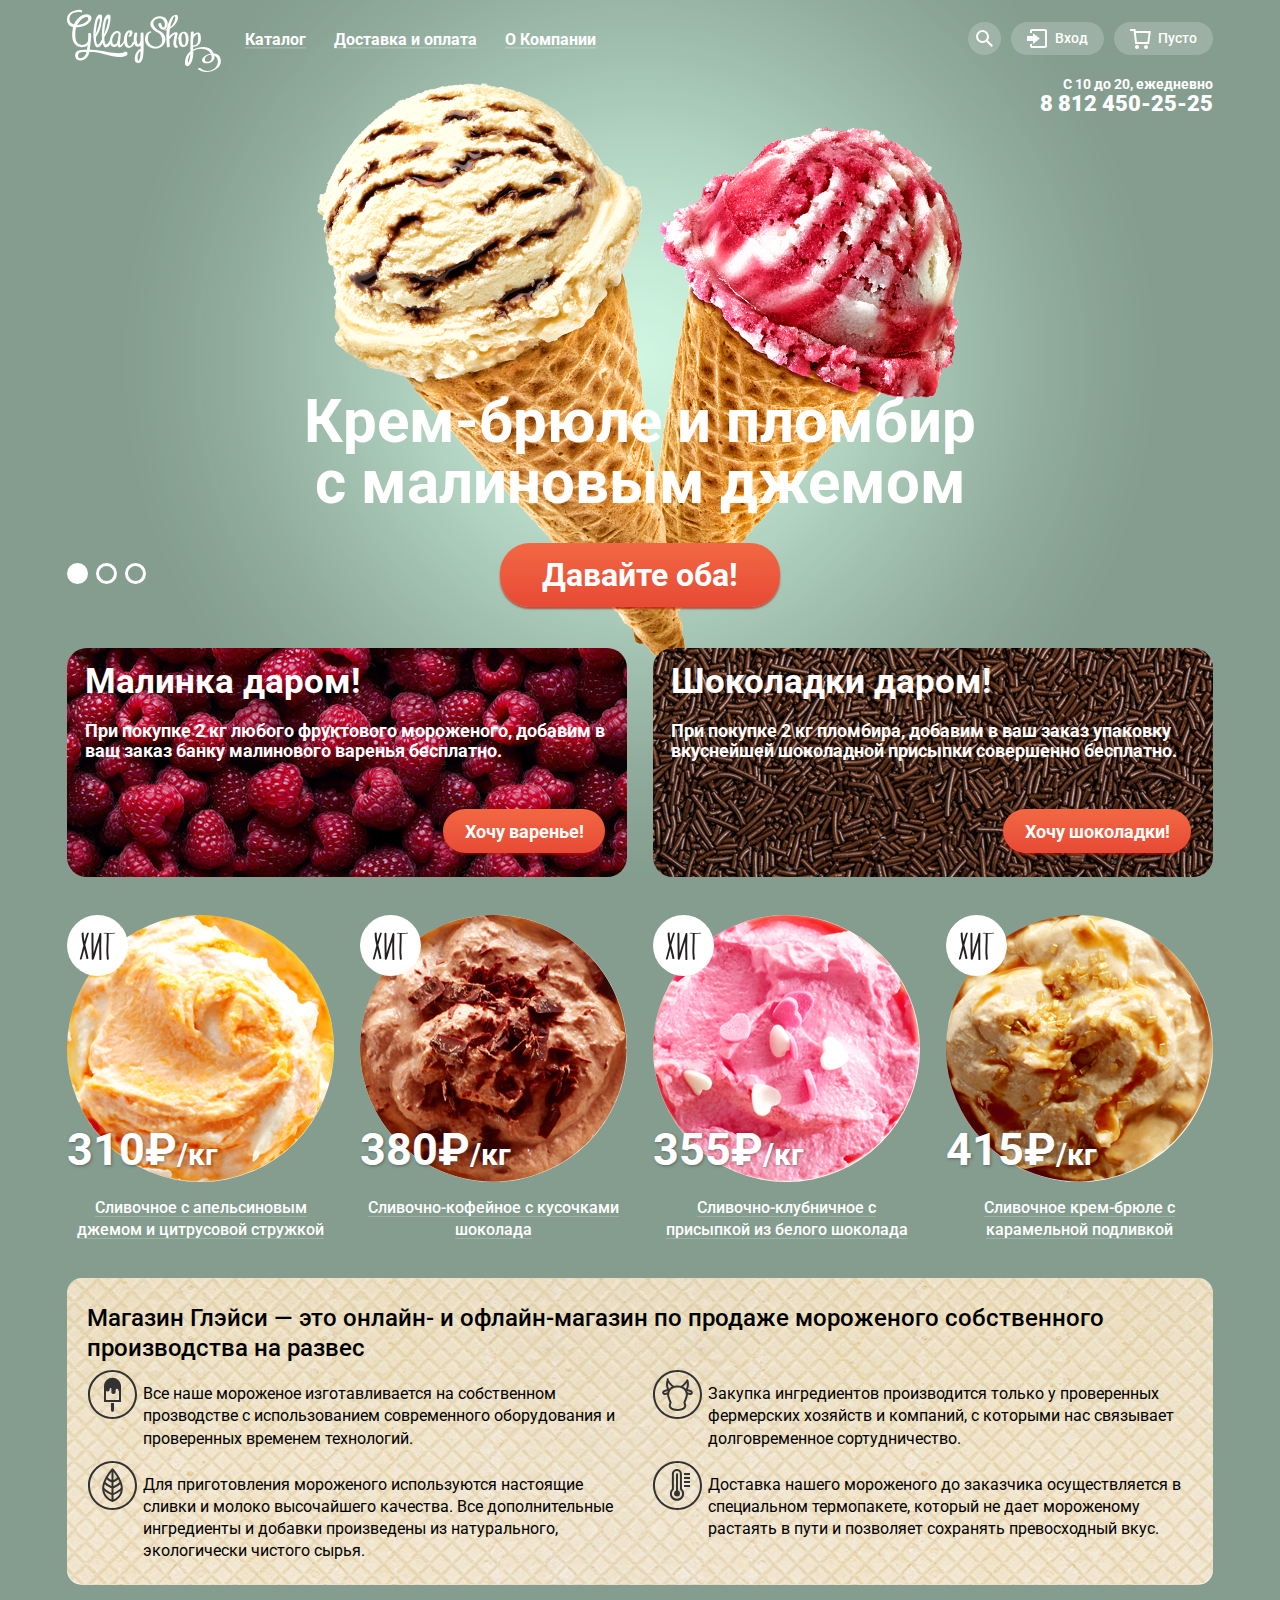
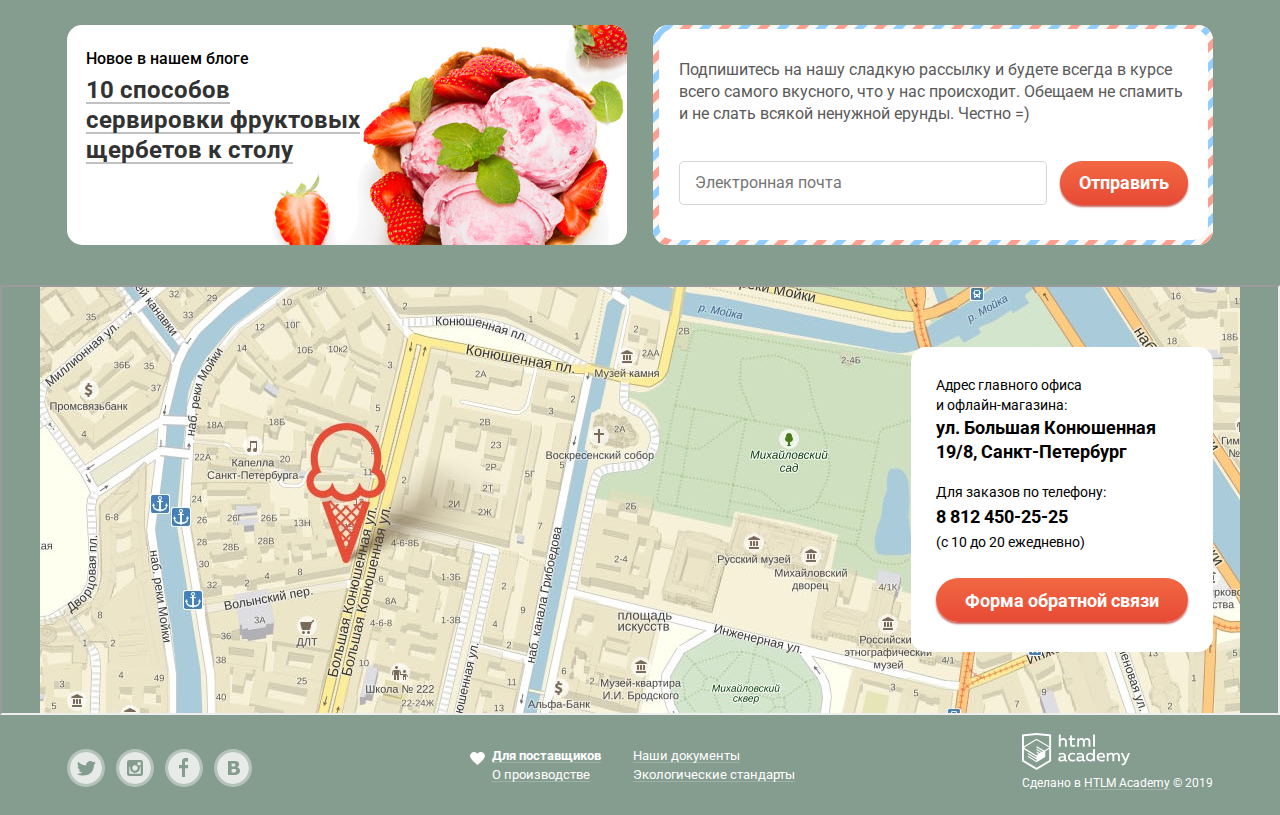
==== commit e8d8497e: "Защита. Исправлены замечания проверяющего наставника." ====
--- a/index.html
+++ b/index.html
@@ -5,7 +5,7 @@
     <title>HTML Academy: Глейси</title>
     <link href="https://fonts.googleapis.com/css?family=Roboto:400,500,700&display=swap&subset=cyrillic" rel="stylesheet">
     <link href="css/normalize.min.css" rel="stylesheet">
-    <link href="css/style.min.css" rel="stylesheet">
+    <link href="css/style.css" rel="stylesheet">
   </head>
   <body class="index-page">
     <input class="slide-radio visually-hidden" type="radio" id="btn-1" name="toggle" checked>
@@ -145,7 +145,7 @@
               <article class="catalog-product">
                 <h3><a class="underline" href=""><span class="underline">Сливочное с апельсиновым джемом и цитрусовой стружкой</span></a></h3>
                 <p class="is-hit"><span class="visually-hidden">ХИТ</span></p>
-                <img src="img/product-crm-orange-citrus.jpg" alt="Сливочное с апельсиновым джемом и цитрусовой стружкой">
+                <img src="img/product-crm-orange-citrus.jpg" alt="Сливочное с апельсиновым джемом и цитрусовой стружкой" width="267" height="267">
                 <p class="price">310₽<span class="measure">/кг</span></p>
                 <a class="button quick-view-button red-button" href="">Быстрый просмотр</a>
               </article>
@@ -154,7 +154,7 @@
               <article class="catalog-product">
                 <h3><a class="underline" href=""><span class="underline">Сливочно-кофейное с кусочками шоколада</span></a></h3>
                 <p class="is-hit"><span class="visually-hidden">ХИТ</span></p>
-                <img src="img/product-crm-coffee-chocolate.jpg" alt="Сливочно-кофейное с кусочками шоколада">
+                <img src="img/product-crm-coffee-chocolate.jpg" alt="Сливочно-кофейное с кусочками шоколада" width="267" height="267">
                 <p class="price">380₽<span class="measure">/кг</span></p>
                 <a class="button  quick-view-button red-button" href="">Быстрый просмотр</a>
               </article>
@@ -163,16 +163,16 @@
               <article class="catalog-product">
                 <h3><a class="underline" href=""><span class="underline">Сливочно-клубничное с присыпкой из белого шоколада</span></a></h3>
                 <p class="is-hit"><span class="visually-hidden">ХИТ</span></p>
-                <img src="img/product-crm-strawberries-chocolate.jpg" alt="Сливочно-клубничное с присыпкой из белого шоколада">
+                <img src="img/product-crm-strawberries-chocolate.jpg" alt="Сливочно-клубничное с присыпкой из белого шоколада" width="267" height="267">
                 <p class="price">355₽<span class="measure">/кг</span></p>
                 <a class="button  quick-view-button red-button" href="">Быстрый просмотр</a>
               </article>
             </li>
             <li class="catalog-item">
-              <article class="catalog-product" tabindex="0">
+              <article class="catalog-product">
                 <h3><a class="underline" href=""><span class="underline">Сливочное крем-брюле с карамельной подливкой</span></a></h3>
                 <p class="is-hit"><span class="visually-hidden">ХИТ</span></p>
-                <img src="img/product-crm-creme-caramel.jpg" alt="Сливочное крем-брюле с карaмельной подливкой">
+                <img src="img/product-crm-creme-caramel.jpg" alt="Сливочное крем-брюле с карaмельной подливкой" width="267" height="267">
                 <p class="price">415₽<span class="measure">/кг</span></p>
                 <a class="button  quick-view-button red-button" href="">Быстрый просмотр</a>
               </article>
--- a/css/style.css
+++ b/css/style.css
@@ -0,0 +1,1730 @@
+body {
+    font-family: "Roboto", "Tahoma", sans-serif;
+    color: white;
+    min-width: 1166px;
+}
+
+.inner-background {
+    background-color: #849d8f;
+}
+img {
+    max-width: 100%;
+    height: auto;
+}
+
+.container {
+    width: 1146px;
+    padding: 0 10px;
+    margin: 0 auto;
+}
+
+.visually-hidden,
+input[type="checkbox"].visually-hidden,
+input[type="radio"].visually-hidden {
+    position: absolute;
+    width: 1px;
+    height: 1px;
+    margin: -1px;
+    border: 0;
+    padding: 0;
+    clip: rect(0 0 0 0);
+    overflow: hidden;
+}
+
+.button {
+    display: block;
+    box-sizing: border-box;
+    color: white;
+    vertical-align: middle;
+    text-align: center;
+    margin: 0;
+    text-decoration: none;
+}
+
+.button.red-button {
+    border: 0;
+    box-shadow: 0px 2px 2px 0 rgba(172, 16, 0, 0.64);
+    background-image: linear-gradient(to top, #e74a35, #f26843);
+    border-radius: 30px;
+    font-weight: bold;
+    padding: 0 19px;
+    height: 44px;
+    font-size: 18px;
+}
+
+.button.red-button:hover,
+.button.red-button:focus {
+    box-shadow: 0px 2px 2px 0 #ac1000;
+    background-image: linear-gradient(to bottom, rgba(255, 255, 255, 0.2), rgba(255, 255, 255, 0.2)), linear-gradient(to top, #e74a35, #f26843);
+}
+
+.button.red-button:active {
+    box-shadow: inset 0px 2px 2px 0 #942718;
+    background-image: linear-gradient(to bottom, rgba(0, 0, 0, 0.07), rgba(0, 0, 0, 0.07)), linear-gradient(to bottom, #e74a35, #f26843);
+}
+
+.gray-button {
+    background-color: rgba(255, 255, 255, 0.2);
+    border-radius: 30px;
+    padding: 0 16px 0 16px;
+}
+
+.gray-button:hover,
+.gray-button:focus {
+    background-color: #f8f7f4;
+    color: black;
+}
+
+.gray-button .icon {
+    fill: white;
+    vertical-align: middle;
+}
+
+.icon .red-in-case {
+    fill: none;
+}
+
+.gray-button .icon:not(:last-child) {
+    margin-right: 4px;
+}
+
+.gray-button:hover .icon,
+.gray-button:focus .icon {
+    fill: black;
+}
+
+.underline {
+    text-decoration: none;
+    color: inherit;
+    font-size: inherit;
+    font-weight: inherit;
+}
+
+
+.underline>[class^="underline"] {
+    color: inherit;
+    background-image: linear-gradient(to right, rgba(255,255,255,0.2), rgba(255,255,255,0.2));
+    background-position: 0 1.1em;
+    background-repeat: no-repeat;
+    background-size: 100% 0.1em;
+}
+
+a:hover>[class^="underline"],
+a:focus>[class^="underline"],
+a:active>[class^="underline"] {
+    color: black;
+}
+
+
+.underline:hover>.underline,
+.underline:focus>.underline,
+.underline:active>.underline{
+    background-image: linear-gradient(to right, rgba(255, 188, 158, 0.3), rgba(255, 188, 158,0.3));
+    color: rgb(255, 188, 158);
+}
+
+.underline>.underline-black {
+    background-image: linear-gradient(to right, rgba(50, 50, 50, 0.3), rgba(50, 50, 50, 0.3));
+    color: rgb(50, 50, 50);
+}
+
+
+.underline:hover>.underline-black,
+.underline:focus>.underline-black,
+.underline:active>.underline-black {
+    background-image: linear-gradient(to right, rgba(232, 77, 55, 0.3), rgba(232, 77, 55, 0.3));
+    color: rgb(232, 77, 55);
+}
+
+.subscription input::placeholder,
+.header-form input::placeholder,
+.header-form textarea::placeholder {
+    font-weight: normal;
+}
+
+.subscription input,
+.header-form input,
+.header-form textarea {
+    border: 0;
+    border-radius: 5px;
+    border: 1px solid rgba(178, 178, 178, 0.52);
+    box-sizing: border-box;
+    line-height: 44px;
+    font-size: inherit;
+    font-family: inherit;
+    font-weight: bold;
+    padding-left: 15px;
+    height: 44px;
+}
+
+.subscription input:hover,
+.subscription input:focus,
+.header-form input:hover,
+.header-form input:focus,
+.header-form textarea:hover,
+.header-form textarea:focus {
+    border: solid 2px rgba(154, 154, 154, 0.52);
+}
+
+.subscription input:active,
+.header-form input:active,
+.header-form textarea:active {
+    font-weight: bold;
+    border: solid 2px rgba(46, 136, 228, 0.52);
+}
+
+/*------header-----------------------------------------------------header--*/
+.main-header {
+    position: relative;
+    display: flex;
+    z-index: 2;
+    flex-direction: column;
+    flex-wrap: wrap;
+    padding-top: 9px;
+}
+
+.header-top {
+    display: flex;
+}
+
+.header-bottom {
+    display: flex;
+}
+
+.logo {
+    margin: 0;
+    margin-right: 10px;
+}
+
+.main-navigation {
+    display: flex;
+}
+
+.main-navigation-list {
+    display: flex;
+    list-style: none;
+    margin: 0;
+    padding: 0;
+    width: 600px;
+    align-items: center;
+}
+
+.main-navigation-item {
+    position: relative;
+    margin-top: -7px;
+}
+
+.main-navigation-item > a:hover,
+.main-navigation-item > a:focus {
+    border-radius: 20px;
+    background-color: #f8f7f4;
+    background-image: none;
+}
+
+.main-navigation-item > a:active {
+    border-radius: 20px;
+    box-shadow: inset 0px 2px 1px 0 #696969;
+    background-color: #ededed;
+}
+
+.main-navigation-item .main-navigation-current {
+    display: block;
+    border-radius: 20px;
+    background-color: #d07058;
+    line-height: 32px;
+}
+
+.main-navigation-item > a {
+    position: relative;
+    display: block;
+    line-height: 32px;
+    vertical-align: middle ;
+    color: white;
+    font-size: 16px;
+    font-weight: bold;
+    text-decoration: none;
+    padding-left: 14px;
+    padding-right: 14px;
+}
+
+/*-------------------submenu--------------------------------*/
+.main-navigation-item .submenu {
+    display: none;
+    margin: 0;
+    padding: 0;
+    list-style: none;
+    position: absolute;
+    z-index: 10;
+    border-collapse: collapse;
+    border-radius: 5px;
+    background-color: #f8f7f4;
+    color: black;
+    top: 38px;
+    white-space: nowrap;
+}
+
+.submenu a {
+    display: block;
+    color: black;
+    text-decoration: none;
+    margin: 0 20px;
+    line-height: 28px;
+    font-size: 14px;
+}
+
+.submenu-current a {
+    color: white;
+}
+
+.main-navigation-item:hover .submenu,
+.main-navigation-item a:active .submenu {
+    display: block;
+}
+
+.main-navigation-item:focus-within .submenu {
+    display: block;
+}
+
+.submenu::before {
+    display: block;
+    position: absolute;
+    z-index: 7;
+    content: "";
+    width: 100%;
+    height: 10px;
+    top: -10px;
+}
+
+.submenu li:hover,
+.submenu li:focus {
+    background-color: #fbded8;
+}
+
+.submenu li:focus-within {
+    background-color: #fbded8;
+}
+
+.submenu li:active {
+    background-color: #f6b5a5 ;
+}
+
+.submenu .submenu-current {
+    background-color: #d07058;
+}
+
+.submenu li:first-child:hover,
+.submenu li:first-child:focus {
+    border-radius: 5px 5px 0 0;
+}
+
+.submenu li:first-child:focus-within {
+    border-radius: 5px 5px 0 0;
+}
+
+.submenu li:last-child:hover,
+.submenu li:last-child:focus {
+    border-radius: 0 0 5px 5px;
+}
+
+.submenu li:last-child:focus-within {
+    border-radius: 0 0 5px 5px;
+}
+
+.submenu li:first-child {
+    font-weight: bold;
+    background-image: linear-gradient(to right, rgba(0,0,0,0.2), rgba(0,0,0,0.2));
+    background-position: 6px 35px;
+    background-repeat: no-repeat;
+    background-size: 128px 1px;
+}
+
+.submenu li:first-child a {
+    line-height: 37px;
+}
+
+.submenu li:nth-child(2) a {
+    line-height: 37px;
+}
+
+
+/*-------------------submenu-end-------------------------------*/
+/*-------------------user-menu---------------------------------*/
+.user-menu {
+    list-style: none;
+    margin: 0;
+    padding: 0;
+    display: flex;
+    width: 300px;
+    justify-content: flex-end;
+    align-items: center;
+    margin-left: auto
+}
+
+.user-menu .button {
+    font-size: 14px;
+    line-height: 33px;
+    font-weight: 500;
+    margin-top: -10px;
+}
+
+.user-menu-item {
+    position: relative;
+}
+
+.user-menu-item:not(:last-child) {
+    margin-right: 10px;
+}
+
+.user-menu .find-button {
+    padding: 0;
+    text-align: center;
+    width: 33px;
+    height: 33px;
+    border-radius: 50%;
+}
+
+.find-button:hover ~ .find-form,
+.find-button:focus ~ .find-form,
+.find-form:hover,
+.find-form:focus {
+    display: flex;
+}
+
+.login-button:hover ~ .login-form,
+.login-button:focus ~ .login-form,
+.login-form:hover,
+.login-form:focus {
+    display: flex;
+}
+
+.basket-button:hover .red-in-case,
+.basket-button:focus .red-in-case {
+    fill: #E84D37;
+}
+
+.basket-with-goods .red-in-case {
+    fill: #E84D37;
+}
+
+.basket-with-goods .icon {
+    fill: black;
+}
+
+
+.basket-with-goods:hover ~ .basket-form,
+.basket-with-goods:focus ~ .basket-form,
+.basket-form:hover {
+    display: block;
+}
+
+/*-------------------user-menu-end--------------------------------*/
+.work-time {
+    margin: 0;
+    padding: 0;
+    font-size: 14px;
+    line-height: 15px;
+    font-weight: bold;
+    text-align: right;
+    margin-left: auto;
+}
+
+.work-time p {
+    margin: 0;
+    padding: 0;
+}
+
+.work-time .tel {
+    color: white;
+    font-size: 22px;
+    line-height: 24px;
+    text-decoration: none;
+    font-weight:  bold;
+}
+
+/*----------header end-----------------------------------------------------*/
+/*-------------------Inner-page----------------------------------------------------------*/
+.title-inner {
+    font-size: 35px;
+    font-weight: bold;
+    line-height: 38px;
+    margin-top: 5px;
+}
+
+.breadcrumbs {
+    display: flex;
+    list-style: none;
+    padding: 0;
+    margin: 0;
+    align-items: flex-end;
+    font-size: 14px;
+    line-height: 20px;
+}
+
+.breadcrumbs li {
+    position: relative;
+    padding-right: 21px;
+}
+
+.breadcrumbs li:not(:last-child)::after {
+    content: "»";
+    position: absolute;
+    top: 0;
+    right: 7px;
+}
+
+/*----------------------------------filters-form--------------------------------------------*/
+.filters-form {
+    margin-top: 14px;
+    display: flex;
+    flex-wrap: wrap;
+    align-items: flex-end;
+    width: 858px;
+    justify-content: space-between;
+}
+
+.filters-list {
+    list-style: none;
+    margin: 0;
+    padding: 0;
+}
+
+.filters-item {
+    display: flex;
+    flex-direction: column;
+    margin-top: 14px;
+}
+
+.filter-items-label {
+    font-size: 14px;
+    padding-left: 15px;
+}
+
+.filters-platform {
+    display: flex;
+    justify-content: space-between;
+    box-sizing: border-box;
+    margin-top: 7px;
+    height: 37px;
+    background-color: rgba(255, 255, 255, 0.2);
+    color: white;
+    font-size: 16px;
+    border-radius: 200px;
+    border: 0;
+}
+
+.filters-select {
+    display: block;
+    width: 194px;
+    -webkit-appearance: none;
+    -moz-appearance: none;
+    appearance: none;
+    padding-left: 16px;
+    background-image: linear-gradient(60deg, transparent 50%, white 50%),
+                      linear-gradient(-60deg, transparent 50%, white 50%);
+
+    background-repeat: no-repeat;
+    background-position: 165px center,
+                         170px center;
+    background-size: 5px 10px;
+}
+
+.filters-select::-ms-expand {
+	display: none;
+}
+
+.filters-select:hover {
+    color: black;
+    background-image: linear-gradient(60deg, transparent 50%, black 50%),
+                      linear-gradient(-60deg, transparent 50%, black 50%);
+}
+
+.filters-select option {
+    background-color: white;
+    line-height: 16px;
+    height: 20px;
+    font-size: 14px;
+}
+
+.filters-price {
+    width: 220px;
+}
+
+.filters-price-scale {
+    position: relative;
+    z-index: 4;
+    display: block;
+    width: 176px;
+    height: 4px;
+    margin: 17px 22px;
+    border-left: 13px solid rgba(248, 247, 224, 0.5);
+    border-right: 45px solid rgba(248, 247, 224, 0.5);
+}
+
+.filters-price-range {
+    display: block;
+    margin: 0 20px;
+    z-index: 3;
+    height: 4px;
+    background-color: rgba(248, 247, 224, 1);
+}
+
+.filters-price-toggle {
+    position: absolute;
+    z-index: 5;
+    top: -8px;
+    display: block;
+    box-sizing: border-box;
+    width: 20px;
+    height: 20px;
+    border-radius: 50%;
+    border: 7px solid rgb(248, 247, 244);
+}
+
+.filters-price-toggle.toggle-max {
+    right: 0;
+}
+
+.filters-price-toggle.toggle-min {
+    left: 0;
+}
+
+.filters-label {
+    position: relative;
+    padding-left: 32px;
+    margin-right: 19px;
+}
+
+
+.filters-option:last-child .filters-label {
+    margin-right: 0;
+}
+
+.filters-fats {
+    padding-top: 8px;
+    padding-left: 13px;
+    padding-right: 19px;
+    width: 420px;
+}
+
+.non-standart-radio::before {
+    position: absolute;
+    box-sizing: border-box;
+    left: 0px;
+    top: 0px;
+    display: block;
+    content: "";
+    width: 22px;
+    height: 22px;
+    border-radius: 50%;
+    border-style: solid;
+    border-width: 3px;
+}
+
+.filters-label:hover::before,
+.filters-label:hover::after {
+   opacity: 1;
+   cursor: pointer;
+}
+
+.filters-option input:focus ~ .filters-label::before {
+   opacity: 1;
+   cursor: pointer;
+   outline: 1px solid blue;
+}
+
+.filters-label::before,
+.filters-label::after {
+    opacity: 0.8;
+}
+
+.filters-option input[type=radio]:checked ~ .non-standart-radio::after {
+    position: absolute;
+    box-sizing: border-box;
+    display: block;
+    content: "";
+    width: 8px;
+    height: 8px;
+    border-radius: 50%;
+    border-width: 4px;
+    border-style: solid;
+    top: 7px;
+    left: 7px;
+}
+
+.filters-fillers {
+    padding-top: 8px;
+    padding-left: 16px;
+    padding-right: 19px;
+}
+
+.non-standart-checkbox {
+    padding-left: 33px;
+    margin-right: 21px;
+}
+
+.non-standart-checkbox::before {
+    position: absolute;
+    box-sizing: border-box;
+    display: block;
+    content: "";
+    width: 20px;
+    height: 20px;
+    border-style: solid;
+    border-width: 2px;
+}
+
+.filters-option input[type=checkbox]:checked ~ .non-standart-checkbox::before {
+    position: absolute;
+    box-sizing: border-box;
+    top: -1px;
+    display: block;
+    width: 24px;
+    height: 23px;
+    content: "";
+    border: 0;
+    background-image: url(../img/btn-checkbox-on.svg);
+}
+
+.filters-option input[type=checkbox]:disabled ~ .non-standart-checkbox::before,
+.filters-option input[type=radio]:disabled ~ .non-standart-radio::before,
+.filters-option input[type=radio]:disabled ~ .non-standart-radio::after {
+    opacity: 0.4;
+    cursor: default;
+}
+
+.filters-button {
+    box-sizing: border-box;
+    width: 144px;
+    justify-content: center;
+    line-height: 28px;
+    border: 2px solid white;
+}
+
+.filters-button:hover {
+    background-color: white;
+    color: black;
+}
+
+.filters-button:active {
+    box-shadow: inset 0px 2px 1px 0 #696969;
+    background-color: #ededed;
+    color: black;
+}
+
+/*---------------------------------filters-form-end-------------------------------------------*/
+/*-------------------Inner-page-end---------------------------------------------------------*/
+/*----------special offer---------------------------------------------------*/
+.slider-background {
+    position: relative;
+    display: block;
+    transition: background-color 2s ease;
+}
+
+#btn-1:checked ~ .slider-background {
+    background-color: #849d8f;
+}
+
+#btn-2:checked ~ .slider-background{
+    background-color: #8996a6;
+}
+
+#btn-3:checked ~ .slider-background {
+    background-color: #9d8b84;
+}
+
+
+#btn-1:checked ~ .slider-background label[for="btn-1"],
+#btn-2:checked ~ .slider-background label[for="btn-2"],
+#btn-3:checked ~ .slider-background label[for="btn-3"] {
+    background-color: #ffffff;
+}
+
+.slider-item {
+    display: none;
+    text-align: center;
+    transition: display 0.5s ease;
+}
+
+
+#btn-1:checked ~ .slider-background  #slide-1,
+#btn-2:checked ~ .slider-background  #slide-2,
+#btn-3:checked ~ .slider-background  #slide-3 {
+    display: block;
+}
+
+
+.special-offer {
+    display: flex;
+    flex-wrap: wrap;
+    flex-direction: column;
+    margin-top: 10px;
+    padding-bottom: 23px;
+}
+
+
+.special-offer .slider-list {
+    list-style: none;
+    padding: 0;
+    margin: 0;
+}
+
+.slider-item img {
+    position: absolute;
+    z-index: 1;
+    margin: auto;
+    top: 0;
+    left: 50%;
+    margin-left: -523px;
+}
+
+.slider-item h3 {
+    position: absolute;
+    z-index: 4;
+    display: block;
+    margin: auto;
+    left: 50%;
+    top: 392px;
+    margin-left: -337px;
+    font-weight: bold;
+    font-size: 60px;
+    width: 674px;
+    line-height: 60.5px;
+}
+
+.slider-item .button {
+    position: absolute;
+    z-index: 5;
+    top: 543px;
+    left: 50%;
+    width: 280px;
+    margin: auto;
+    margin-left: -140px;
+    font-size: 32px;
+    line-height: 64px;
+    font-weight: bold;
+    height: 64px;
+}
+
+.slider-button {
+    position: relative;
+    z-index: 2;
+    display: block;
+    border: 3px solid white;
+    border-radius: 50%;
+    width: 21px;
+    height: 21px;
+    margin-right: 8px;
+    margin-top: 437px;
+}
+
+.slider-button:hover,
+.slider-button:focus {
+    background-color: rgba(255, 255, 255, 0.4);
+}
+
+.slider-radio:focus ~ .slider-button {
+    outline: 2px solid blue;
+    background-color: rgba(255, 255, 255, 0.4);
+}
+
+
+.slider-switcher {
+    display: flex;
+}
+
+
+/*----------special-offer end---------------------------------------------------*/
+/*----------bonus-offer---------------------------------------------------*/
+.bonus-offer {
+    margin-top: 41px;
+}
+
+.bonus-offer {
+    position: relative;
+    z-index: 7;
+}
+
+.bonus-offer-list {
+    display: flex;
+    flex-wrap: wrap;
+    justify-content: space-between;
+    margin: 0;
+    padding: 0;
+}
+
+.bonus-offer li {
+    box-sizing: border-box;
+    display: block;
+    width: 560px;
+    min-height: 229px;
+    border-radius: 20px;
+    padding-left: 18px;
+    padding-top: 14px;
+}
+
+.bonus-offer-item1 {
+    background-color: #8E1730;
+    background-image: url(../img/bg-raspberries.jpg);
+}
+
+.bonus-offer-item2 {
+    background-color: #5E3A29;
+    background-image: url(../img/bg-chocolate.jpg);
+}
+
+.bonus-offer h3 {
+    font-size: 35px;
+    font-weight: bold;
+    margin: 0;
+}
+
+.bonus-offer p {
+    font-size: 18px;
+    font-weight: bold;
+}
+
+.bonus-offer .button {
+    margin-top: 29px;
+    margin-right: 22px;
+    line-height: 45px;
+    float: right;
+    padding-left: 22px;
+    padding-right: 21px;
+}
+
+/*----------bonus-offer-end--------------------------------------------------*/
+/*----------hits offer/inner-catalog---------------------------------------------------*/
+.catalog {
+    margin-top: 30px;
+    padding-top: 8px;
+}
+
+.catalog-list {
+    display: flex;
+    flex-wrap: wrap;
+    margin: 0;
+    padding: 0;
+    list-style: none;
+    margin-top: -38px;
+}
+
+.catalog-item {
+    margin-top: 38px;
+    margin-right: 26px;
+    position: relative;
+}
+
+.catalog-item:nth-child(4n) {
+    margin-right: 0;
+}
+
+.catalog-product {
+    display: flex;
+    position: relative;
+    flex-direction: column;
+}
+
+.hit-offer .is-hit {
+    display: block;
+    position: absolute;
+    z-index: 1;
+    margin: 0;
+    width: 61px;
+    height: 61px;
+    background-image: url(../img/mark-hit.svg);
+    background-repeat: no-repeat;
+}
+
+.catalog-product img {
+    border-radius: 50%;
+}
+
+.catalog-product h3 {
+    width: 258px;
+    font-size: 16px;
+    margin: 0;
+    margin-top: 15px;
+    line-height: 22px;
+    text-align: center;
+    font-weight: 500;
+    align-self: center;
+    order: 3;
+}
+
+.catalog-product::before {
+    display: none;
+    content: "";
+    position: absolute;
+    top: -6px;
+    left: 50%;
+    margin-left: -147px;
+    z-index: -1;
+    width: 294px;
+    height: 405px;
+    opacity: 0.2;
+    box-shadow: 0px 20px 20px 0 rgba(0, 0, 0, 0.4);
+    background-color: rgba(248, 247, 244, 0.4);
+}
+
+.catalog .red-button {
+    opacity: 0;
+    pointer-events: none;
+    position: absolute;
+    z-index: 1;
+    top: 339px;
+    box-sizing: border-box;
+    line-height: 44px;
+    width: 200px;
+    padding: 0;
+    align-self: center;
+    order: 4;
+}
+
+
+.catalog-product:hover::before {
+    display: block;
+}
+
+.catalog-product:hover {
+    z-index: 1;
+}
+
+.catalog-product:hover .red-button {
+    opacity: 1;
+    pointer-events: all;
+}
+
+.catalog-product:focus-within::before {
+    display: block;
+}
+
+.catalog-product:focus-within {
+    z-index: 1;
+}
+
+.catalog-product:focus-within .red-button {
+    opacity: 1;
+    pointer-events: all;
+}
+
+.catalog .price {
+    position: absolute;
+    z-index: 1;
+    top: 209px;
+    margin: 0;
+    padding: 0;
+    text-shadow: 0.5px 0.9px 3px rgba(49, 50, 53, 0.5);
+    font-size: 45px;
+    font-weight: bold;
+}
+
+.catalog .measure {
+    font-size: 30px;
+}
+
+.catalog .paginator {
+    display: flex;
+    justify-content: flex-end;
+    position: relative;
+    margin: 0;
+    padding: 0;
+    list-style: none;
+    margin-top: 80px;
+    padding-bottom: 30px;
+}
+
+.paginator a {
+    display: block;
+    width: 27px;
+    height: 27px;
+    color: inherit;
+    line-height: 27px;
+    padding: 0;
+    margin: 0;
+}
+
+.paginator .current-page,
+.paginator a:active {
+    color: black;
+    background-color: #ffffff;
+    border-radius: 50%;
+}
+
+.paginator a[href]:hover,
+.paginator a[href]:focus {
+    background-color: rgba(255, 255, 255, 0.2);
+    border-radius: 50%;
+}
+
+.paginator .button-prev:hover,
+.paginator .button-prev:focus,
+.paginator .button-next:hover,
+.paginator .button-next:focus {
+    background-color: transparent;
+}
+
+.paginator .button-prev,
+.paginator .button-next {
+    text-indent: -200px;
+    overflow: hidden;
+    position: relative;
+}
+
+.paginator .button-prev {
+    margin-right: 9px;
+}
+
+.paginator .button-next {
+    margin-left: 0;
+}
+
+.paginator .button-prev::before,
+.paginator .button-next::before {
+    position: absolute;
+    content: "";
+    display: block;
+    box-sizing: border-box;
+    width: 10px;
+    height: 10px;
+    border-top: 2px solid white;
+    border-right: 2px solid white;
+    top: 8px;
+}
+
+.paginator .button-prev::before {
+    transform: rotate(-135deg);
+    left: 7px;
+}
+
+.paginator .button-next::before {
+    transform: rotate(45deg);
+    right: 2px;
+}
+
+.paginator a.disabled,
+.paginator a.disabled:hover,
+.paginator a.disabled:focus {
+    opacity: 0.4;
+    background-color: transparent;
+    cursor: default;
+    pointer-events: none;
+}
+
+/*----------hits offer end---------------------------------------------------*/
+/*----------features---------------------------------------------------*/
+.features {
+    margin-top: 37px;
+}
+
+.features {
+    display: block;
+    color: black;
+}
+
+.features-wrapper {
+    background-image: url(../img/bg-wafer.jpg);
+    background-color: #EBDFC3;
+    border-radius: 15px;
+    padding-left: 20px;
+    padding-top: 20px;
+    padding-right: 20px;
+    padding-bottom: 13px;
+}
+
+.features h3 {
+    width: 1130px;
+    font-size: 24px;
+    font-weight: 500;
+    margin-top: 5px;
+    margin-bottom: 0;
+    line-height: 1.25;
+    padding: 0;
+}
+
+.features-list {
+    display: flex;
+    flex-wrap: wrap;
+    justify-content: space-between;
+    list-style: none;
+    margin: 0;
+    padding: 0;
+    margin-top: 6px;
+}
+
+.features-item {
+    margin-right: 0;
+    position: relative;
+    padding-left: 56px;
+    margin-top: 0;
+    margin-bottom: 10px;
+    padding-top: 14px;
+}
+
+.features p {
+    margin: 0;
+    width: 485px;
+    font-size: 16px;
+    font-weight: normal;
+    line-height: 1.38;
+    text-align: left;
+}
+
+.features-item::before {
+    position: absolute;
+    display: block;
+    content: "";
+    width: 49px;
+    height: 49px;
+    background-image: url(../img/icon-heart.svg);
+    top: 1px;
+    left: 1px;
+}
+
+.eco-standarts::before {
+    background-image: url(../img/icon-leaf.svg);
+}
+
+.high-quality::before {
+    background-image: url(../img/icon-cow.svg);
+}
+
+.features-item.we-owners::before {
+    background-image: url(../img/icon-ice-cream.svg);
+}
+
+.features-item.preservation::before {
+    background-image: url(../img/icon-thermometer.svg);
+}
+
+/*----------features end---------------------------------------------------*/
+/*----------news-subscription---------------------------------------------------*/
+.news-subscription {
+    display: flex;
+    margin-top: 40px;
+    justify-content: space-between;
+}
+
+.news-subscription {
+    color: black;
+}
+
+.blog-news {
+    display: block;
+    box-sizing: border-box;
+    width: 560px;
+    min-height: 220px;
+    padding-left: 19px;
+    padding-top: 23px;
+    background-color: white;
+    background-image: url(../img/bg-blog-news.jpg);
+    border-radius: 15px;
+}
+
+.blog-news h2 {
+    font-size: 16px;
+    font-weight: 500;
+    line-height: 1.38;
+    text-align: left;
+    margin: 0;
+    margin-bottom: 5px;
+}
+
+.blog-news h3 {
+    width: 281px;
+    padding: 0;
+    margin: 0;
+    font-size: 24px;
+    font-weight: bold;
+    line-height: 1.25;
+    text-align: left;
+}
+
+.blog-news a {
+    color: #323232;
+    font-size: 24px;
+}
+
+.subscription {
+    display: flex;
+    box-sizing: border-box;
+    align-items: center;
+    width: 560px;
+    min-height: 220px;
+    background-image: url(../img/bg-post-pattern.svg);
+}
+
+.subscription .form {
+    display: flex;
+    flex-wrap: wrap;
+    align-items: flex-end;
+    align-content: space-between;
+    justify-content: space-between;
+    box-sizing: border-box;
+    border-radius: 15px;
+    width: 549px;
+    min-height: 211px;
+    margin: 0 auto;
+    background-color: white;
+    padding-left: 20px;
+    padding-top: 19px;
+    padding-right: 20px;
+    padding-bottom: 35px;
+    color: #5a5a5a;
+    font-size: 16px;
+    line-height: 22px;
+    padding-top: 30px;
+}
+
+.subscription p {
+    margin: 0;
+    padding: 0;
+    width: 506px;
+}
+
+.subscription input {
+    margin: 0;
+    box-sizing: border-box;
+    font-size: inherit;
+    font-family: inherit;
+    border-radius: 5px;
+    line-height: 44px;
+    border: 0;
+    border: 1px solid rgba(178, 178, 178, 0.52);
+    width: 368px;
+    height: 44px;
+    padding-left: 15px;
+}
+
+/*----------news-subscription-end---------------------------------------------------*/
+/*----------contacts---------------------------------------------------*/
+.contacts {
+    position: relative;
+    margin-top: 40px;
+}
+
+.yandex-map {
+    box-sizing: border-box;
+    position: absolute;
+    z-index: 2;
+    width: 100%;
+}
+
+.contacts-map {
+    position: absolute;
+    z-index: 1;
+    top: 0;
+    left: 50%;
+    margin-left: -600px;
+}
+
+.contacts .container {
+    display: flex;
+    justify-content: flex-end;
+}
+
+.contacts-card {
+    position: relative;
+    z-index: 3;
+    box-sizing: border-box;
+    color: black;
+    font-size: 14px;
+    line-height: 20px;
+    width: 302px;
+    height: 305px;
+    background-color: white;
+    border-radius: 15px;
+    padding: 28px 25px;
+    margin-top: 62px;
+    margin-bottom: 63px;
+}
+
+.contacts-item1 {
+    margin: 0;
+    width: 148px;
+    padding: 0;
+}
+
+.contacts-item2 {
+    margin-bottom: 0;
+    margin-top: 17px;
+}
+
+.contacts-address, .contacts-tel {
+    margin-top: 1px;
+    font-size: 18px;
+    line-height: 24px;
+    font-weight: bold;
+    width: 230px;
+    color: black;
+    text-decoration: none;
+}
+
+.contacts-tel {
+    line-height: 30px;
+}
+
+.contacts-working-time {
+    margin: 0;
+}
+
+.contacts-card .button {
+    line-height: 45px;
+    font-size: 18px;
+    padding: 0 27px;
+    margin-top: 26px;
+}
+
+/*----------contacts-end---------------------------------------------------end---------------------------------------------------*/
+/*----------------------footer---------------------------------------------------         ---------------------------------------*/
+footer.container {
+    display: flex;
+    margin-top: 18px;
+    justify-content: space-between;
+    align-items: center;
+    padding-bottom: 23px;
+}
+
+footer .social-list {
+    display: flex;
+    list-style: none;
+    align-items: center;
+    margin: 0;
+    padding: 0;
+    margin-right: 34px;
+    margin-top: 10px;
+}
+
+footer .about-us-list {
+    margin: 0;
+    padding: 0;
+    list-style: none;
+}
+
+footer .about-us-navigation {
+    display: flex;
+    font-size: 13px;
+}
+
+footer .button-social {
+    box-sizing: border-box;
+    width: 38px;
+    height: 38px;
+    border: 3px solid rgba(255, 255, 255, 0.5);
+    border-radius: 50%;
+    opacity: 0.8;
+    background-position: center;
+    background-repeat: no-repeat;
+    background-size: cover;
+    margin-right: 11px;
+}
+
+footer .button-social:hover {
+    opacity: 1;
+}
+
+footer .button-social:active {
+    opacity: 0.7;
+}
+
+footer .tw {
+    background-image: url(../img/icon-tw.svg);
+    background-repeat: no-repeat;
+}
+
+footer .insta {
+    background-image: url(../img/icon-insta.svg);
+    background-repeat: no-repeat;
+}
+
+footer .fb {
+    background-image: url(../img/icon-fb.svg);
+    background-repeat: no-repeat;
+}
+
+footer .vk {
+    background-image: url(../img/icon-vk.svg);
+    background-repeat: no-repeat;
+}
+
+.about-us-navigation {
+    margin-top: 11px;
+}
+
+.about-us-navigation .column {
+    margin-right: 32px;
+}
+
+.about-us-item {
+    position: relative;
+    padding-bottom: 4px;
+}
+
+.for-suppliers::before {
+    position: absolute;
+    content: "";
+    display: block;
+    left: -22px;
+    top: 3px;
+    width: 20px;
+    height: 20px;
+    background-image: url(../img/icon-heart.svg);
+    background-repeat: no-repeat;
+}
+
+footer .copyright {
+    margin: 0;
+    margin-top: 0;
+    font-size: 12px;
+    line-height: 18px;
+}
+
+/*----------footer-end--------------------------------------------------         ---------------------------------------------------*/
+/*-----------------header-forms---------------------------------------------*/
+
+.header-form {
+    box-sizing: border-box;
+    border-radius: 5px;
+    background-color: #f8f7f4;
+    line-height: 44px;
+    font-size: 14px;
+    margin-bottom: 430px;
+    top: 27px;
+}
+
+.header-form::before {
+    display: block;
+    position: absolute;
+    z-index: 7;
+    content: "";
+    width: 100%;
+    height: 15px;
+    top: -15px;
+}
+
+.header-form .button {
+    height: 44px;
+    font-size: 18px;
+    line-height: 44px;
+}
+
+.login-form {
+    display: none;
+    position: absolute;
+    z-index: 6;
+    right: 0px;
+    flex-wrap: wrap;
+    width: 277px;
+    padding: 20px 17px 22px 19px;
+}
+
+.login-form .email {
+    width: 241px;
+}
+
+.login-form .password {
+    margin-top: 20px;
+    width: 241px;
+}
+
+.login-form .login-links-wrapper {
+    display: flex;
+    flex-wrap: wrap;
+    width: 120px;
+    align-content: flex-end;
+}
+
+.login-form a {
+    margin: 0;
+    padding: 0;
+    color: black;
+    font-size: 13px;
+    text-decoration: none;
+    line-height: 24px;
+}
+
+.login-form .button {
+    margin-top: 20px;
+    width: 100px;
+    margin-right: 20px;
+}
+
+.find-form {
+    display: none;
+    position: absolute;
+    right: 0px;
+    width: 341px;
+    padding: 20px 15px;
+}
+
+.find-form input {
+    width: 311px;
+    padding-left: 15px;
+    height: 44px;
+}
+
+.basket-form {
+    position: absolute;
+    display: none;
+    right: 0;
+    width: 540px;
+    color: #323232;
+    font-size: 13px;
+    line-height: 16px;
+    font-weight: normal;
+    padding: 16px 15px 21px 16px;
+}
+
+.basket-table-row h3 {
+    font-weight: normal;
+    font-size: 13px;
+    padding: 0;
+    margin: 0;
+}
+
+.basket-table span {
+    color: #999999;
+}
+
+.basket-table {
+    border-collapse: collapse;
+    border-bottom: 1px solid #cacac7;
+}
+
+.basket-table p {
+    margin: 0;
+}
+
+.basket-table-caption {
+    font-size: 15px;
+    font-weight: bold;
+    caption-side: bottom;
+    text-align: right;
+}
+
+.basket-table-caption h3 {
+    font-size: 15px;
+}
+
+.basket-table-row td {
+    box-sizing: border-box;
+    padding-top: 11px;
+    vertical-align: top;
+    padding-bottom: 18px;
+}
+
+.basket-table-row td:nth-child(1) {
+    width: 25px;
+    text-align: left;
+}
+
+.basket-table-row td:nth-child(2) {
+    padding-top: 0;
+    width: 52px;
+    text-align: left;
+}
+
+.basket-table-row td:nth-child(3) {
+    width: 240px;
+    text-align: left;
+}
+
+.basket-table-row td:nth-child(4) {
+    width: 125px;
+    text-align: right;
+}
+
+.basket-table-row td:nth-child(5) {
+    width: 97px;
+    text-align: right;
+    padding-right: 18px;
+}
+
+
+.basket-table .remove-button {
+    width: 11px;
+    height: 11px;
+    line-height: 0;
+    font-size: 0;
+    padding: 0;
+    border: 0;
+    background-image: url(../img/btn-cross-small.svg);
+    background-repeat: no-repeat;
+    background-position: 50% 50%;
+    background-color: transparent;
+    box-shadow: none;
+}
+
+.basket-form .button {
+    margin-top: 0;
+    float: right;
+    padding-left: 14px;
+    padding-right: 15px;
+}
+
+.basket-form img {
+    border-radius: 50%;
+}
+
+/*----------------------------header-forms-end-------------------------*/
+/*--------------modal-forms-------------------------------------------------*/
+
+.feedback-form {
+    flex-wrap: wrap;
+    width: 478px;
+    padding: 20px 26px 26px 24px;
+    font-size: 16px;
+    transform: translateY(-150vh);
+    position: fixed;
+    transition-property: transform;
+    transition-duration: 0.65s;
+    transition-timing-function: cubic-bezier(.17, .67, .36, 1.07);
+    margin-left: -239px;
+    z-index: 8;
+    display: flex;
+    top: 50%;
+    left: 50%;
+}
+
+.feedback-form.modal-show {
+    transform: translateY(-50%);
+}
+
+.feedback-form h3 {
+    color: black;
+    font-size: 24px;
+    line-height: 28px;
+    margin: 0;
+}
+
+.feedback-form .modal-close {
+    position: absolute;
+    border: 0;
+    right: 17px;
+    top: 16px;
+    display: block;
+    width: 18px;
+    height: 17px;
+    background-image: url(../img/btn-cross-big.svg);
+    background-repeat: no-repeat;
+    background-position: 50% 50%;
+    background-color: transparent;
+}
+
+.feedback-form input {
+    width: 267px;
+    margin-top: 20px;
+}
+
+.feedback-form textarea {
+    width: 428px;
+    height: 155px;
+    margin-top: 20px;
+}
+
+.feedback-form .submit {
+    margin-top: 25px;
+    margin-left: auto;
+}
+
+
+/*------------------------------modal-forms-end-----------------------*/
